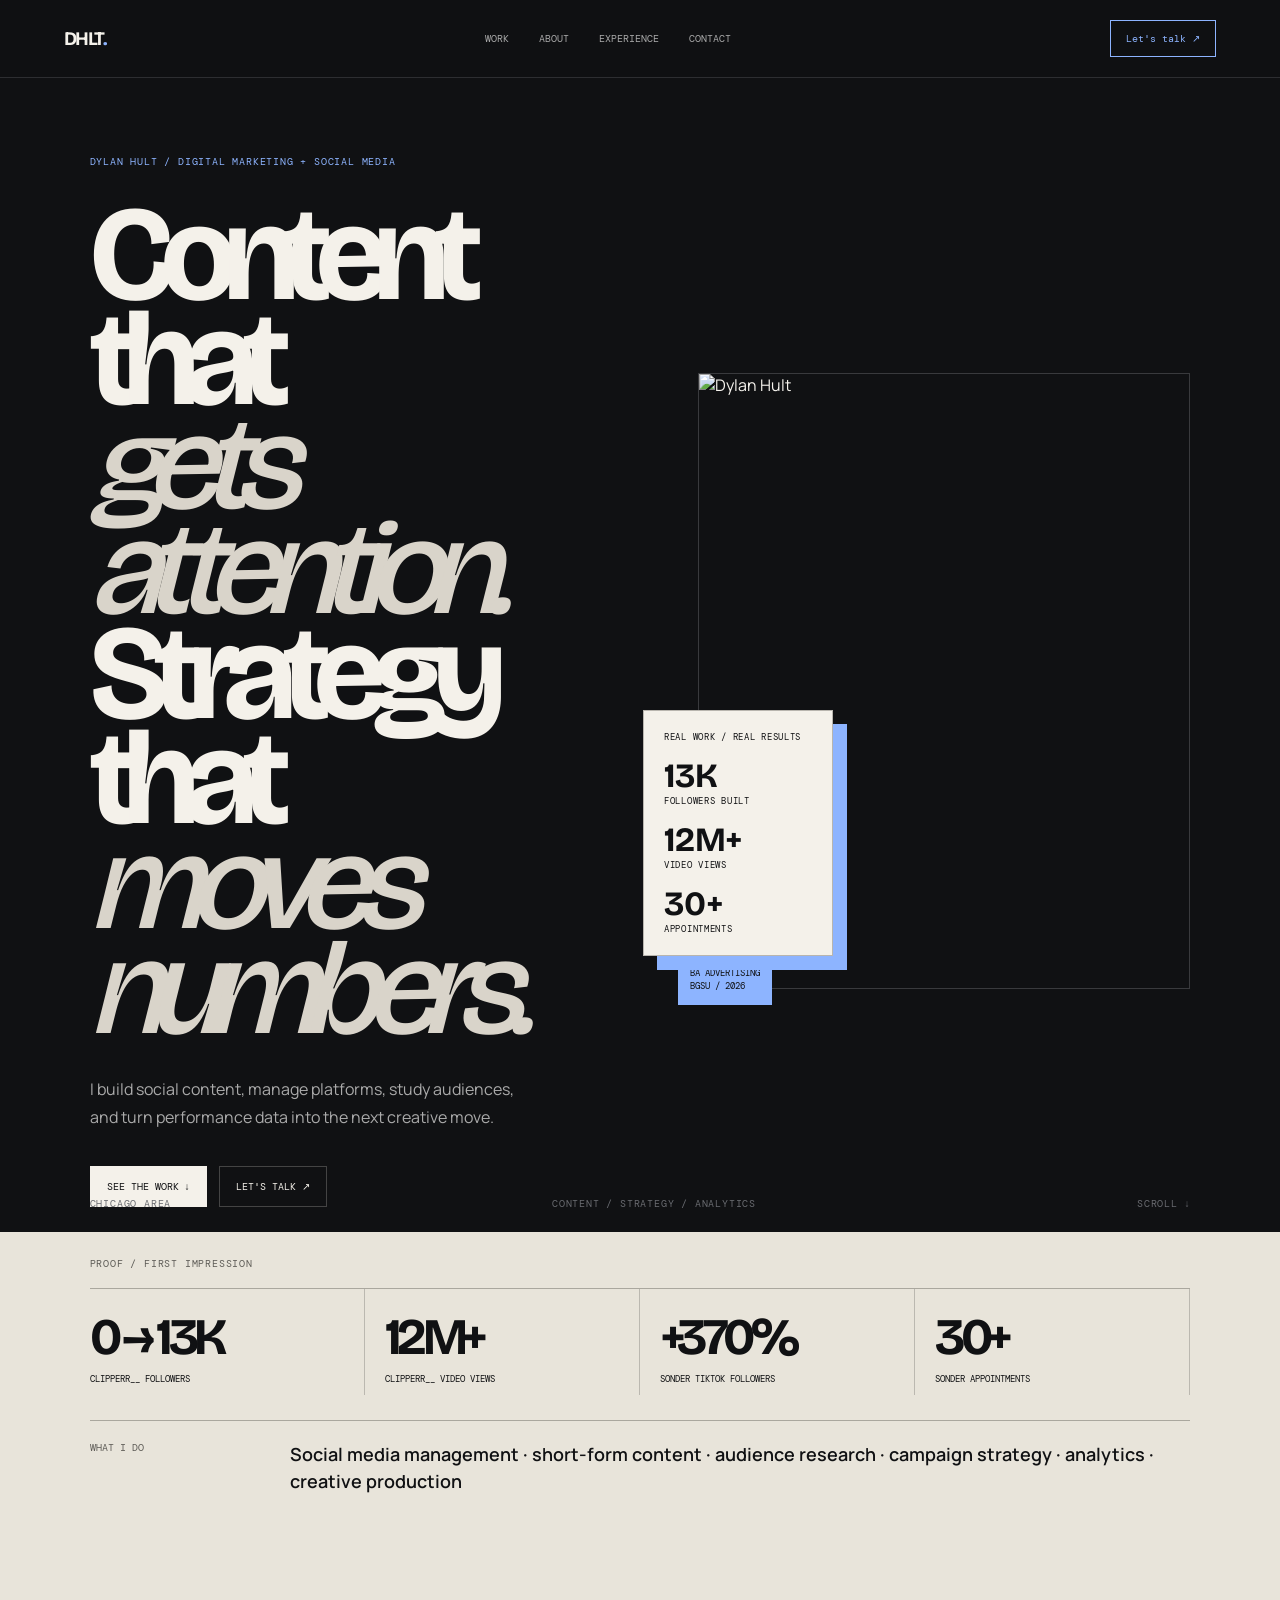
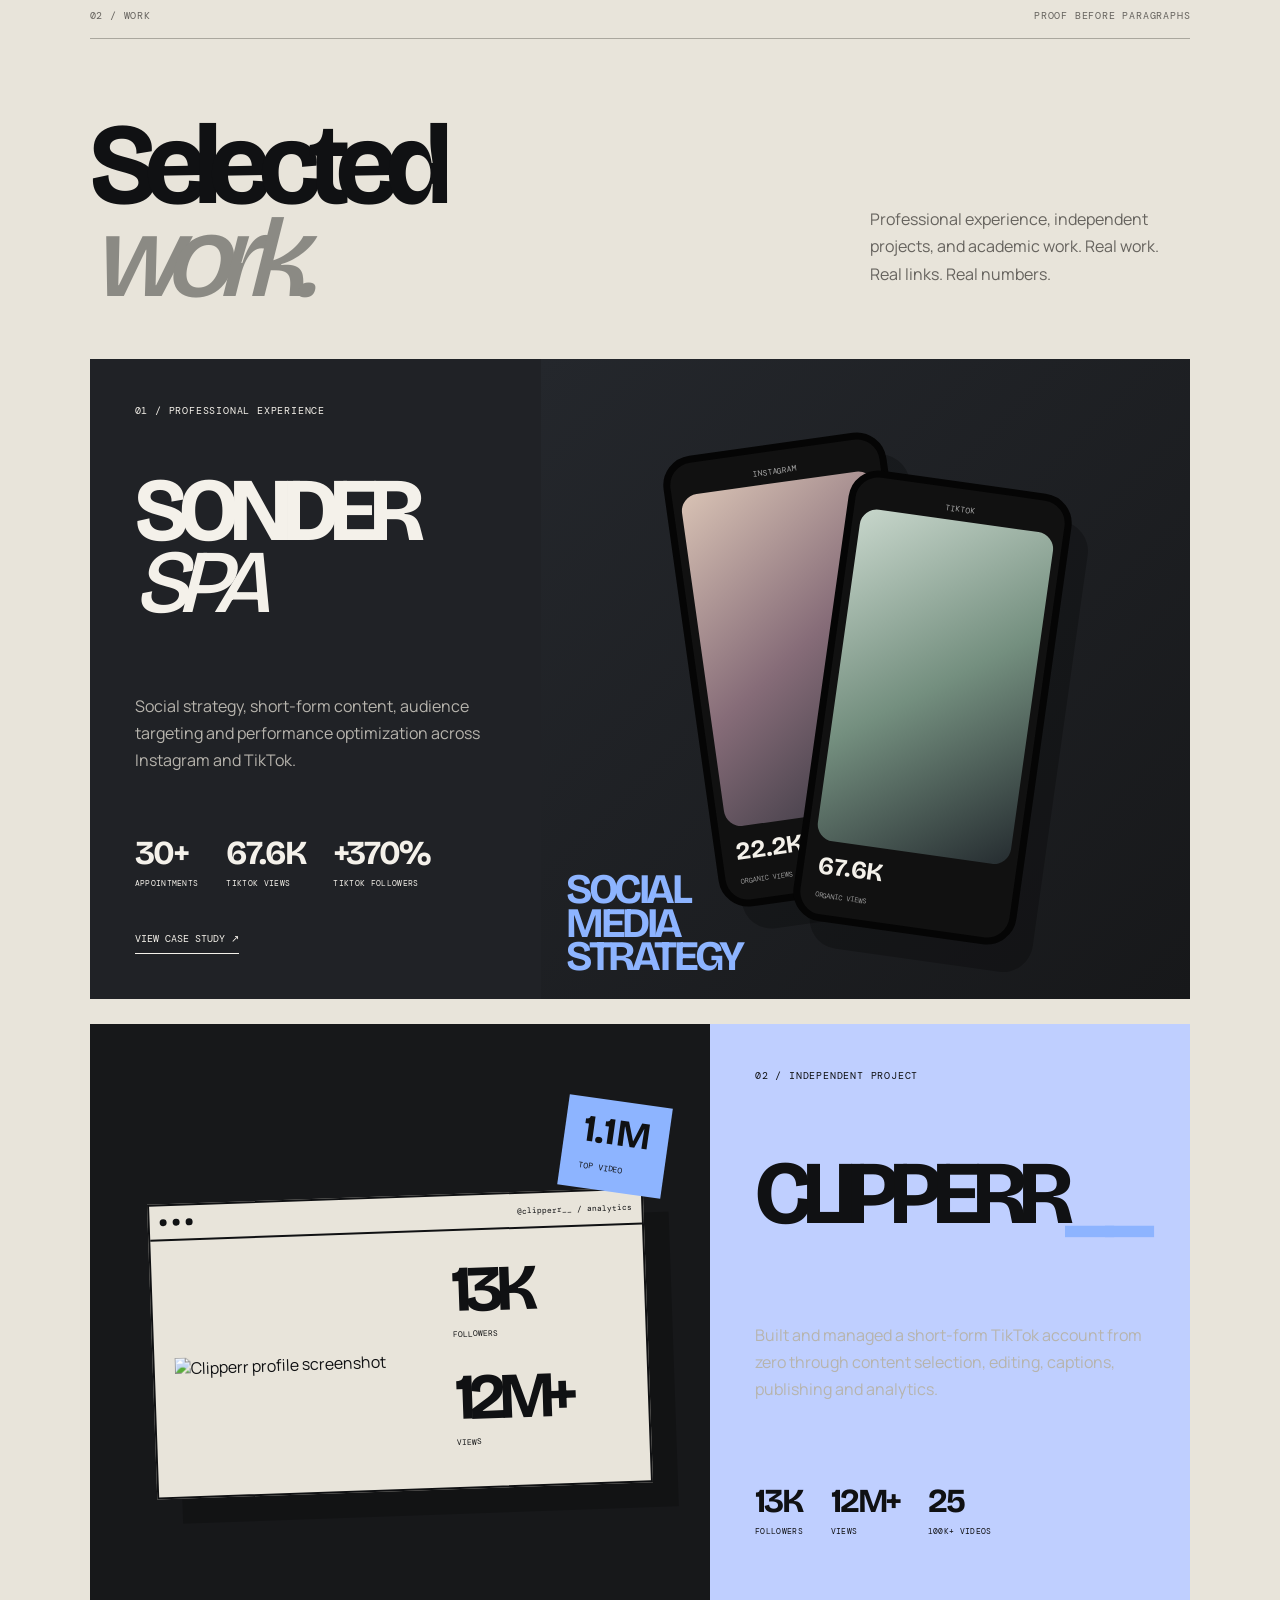
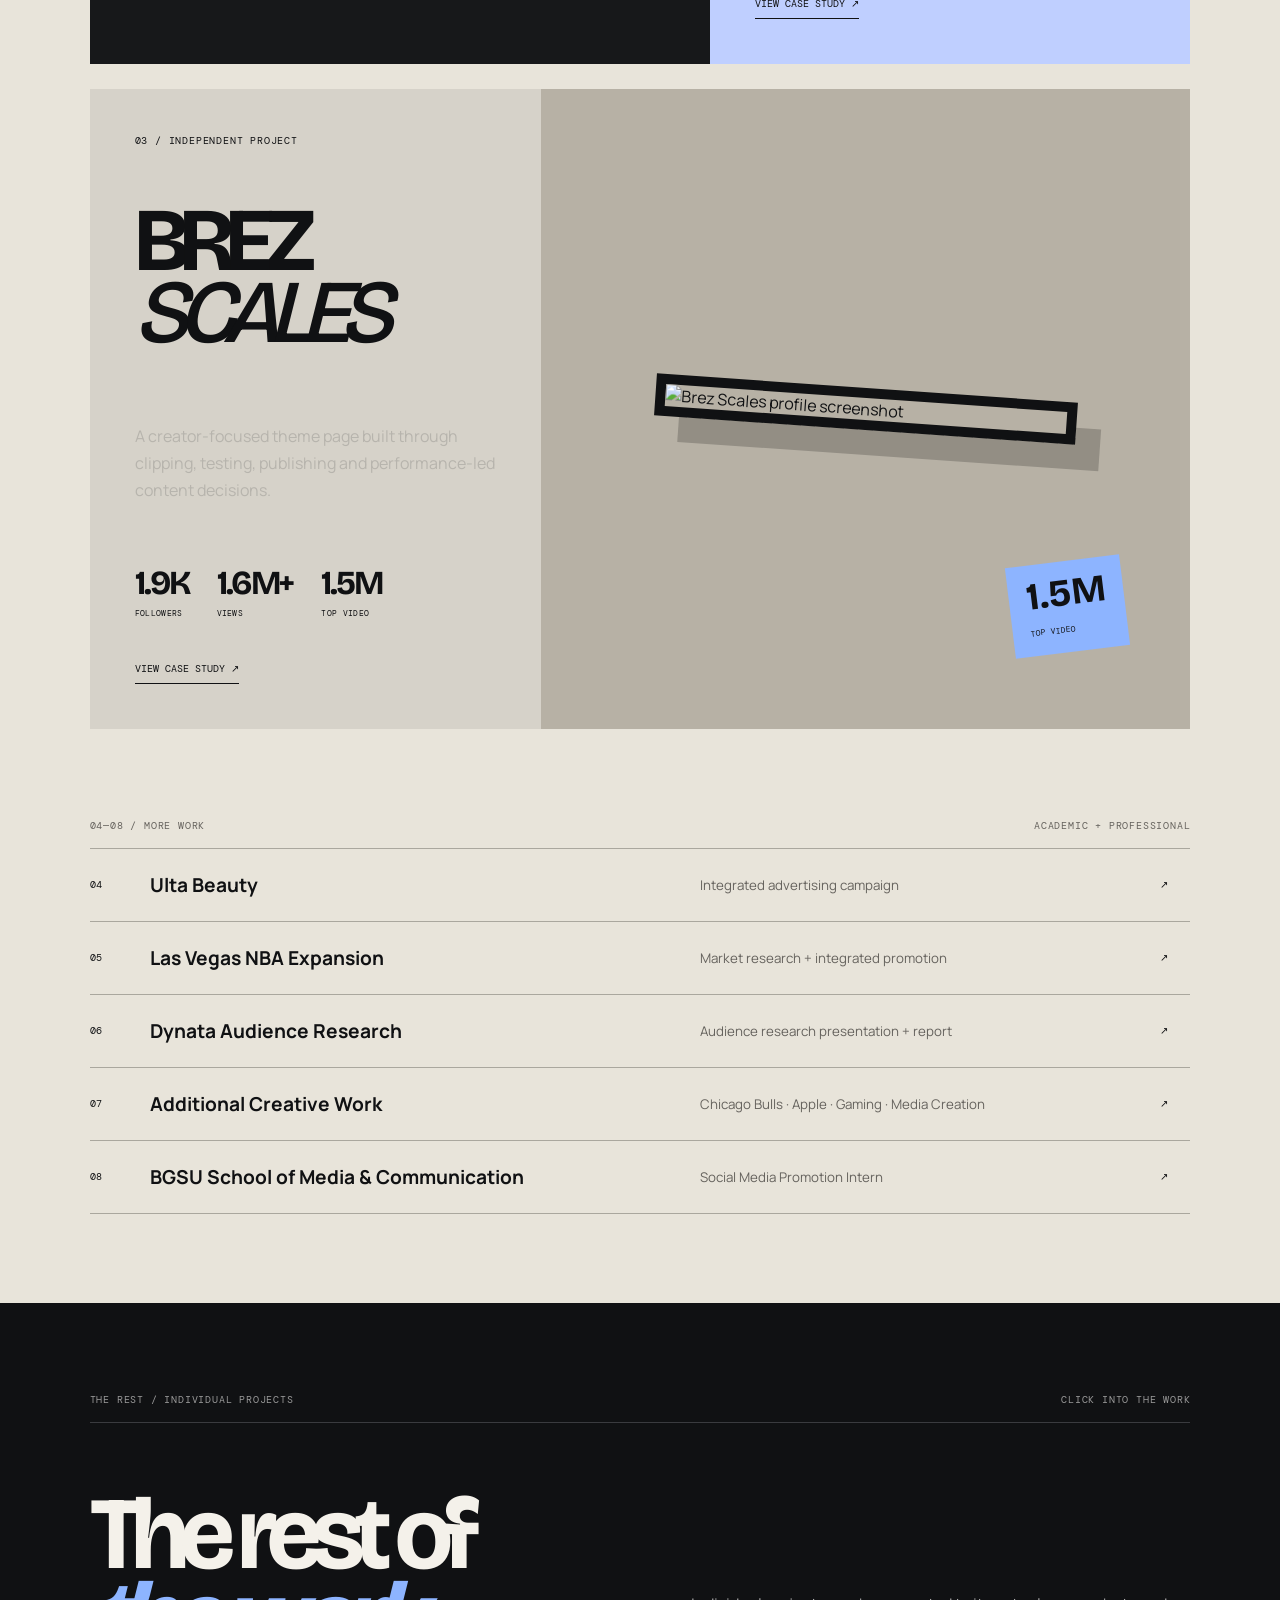
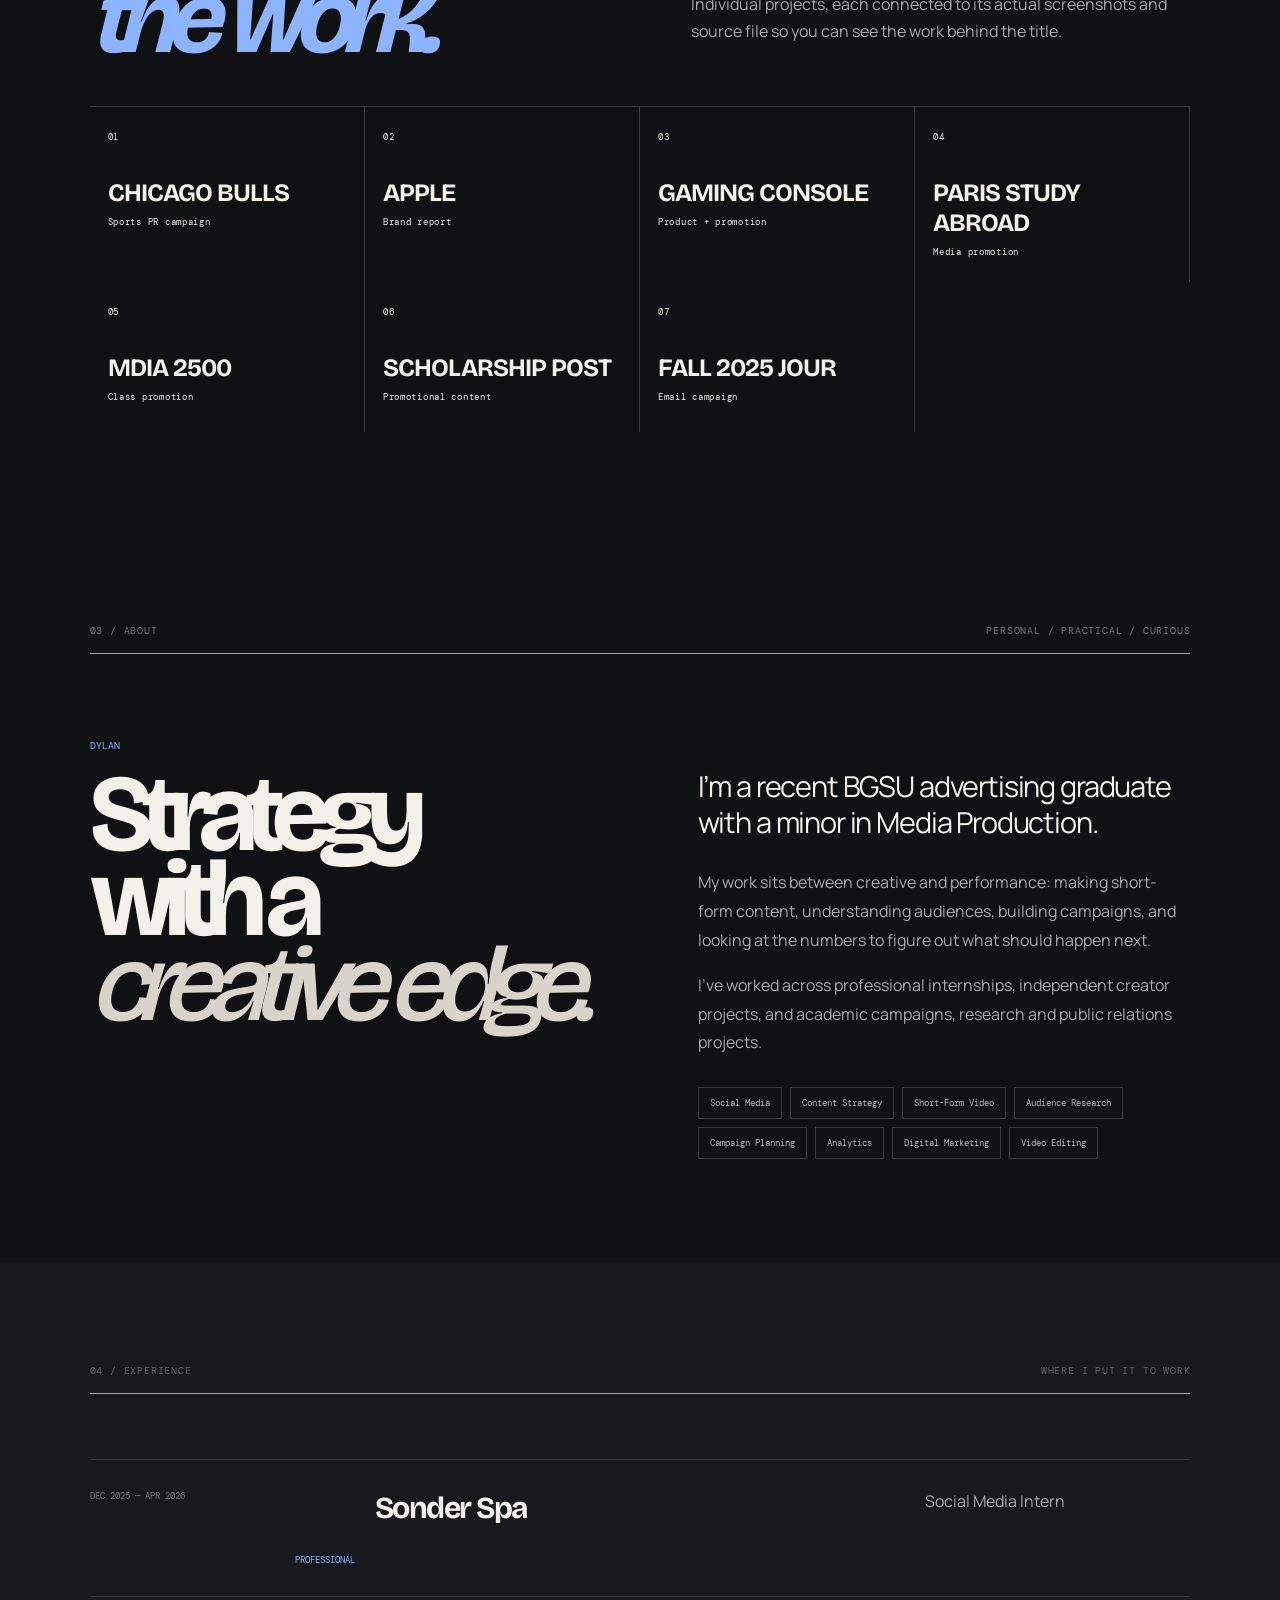
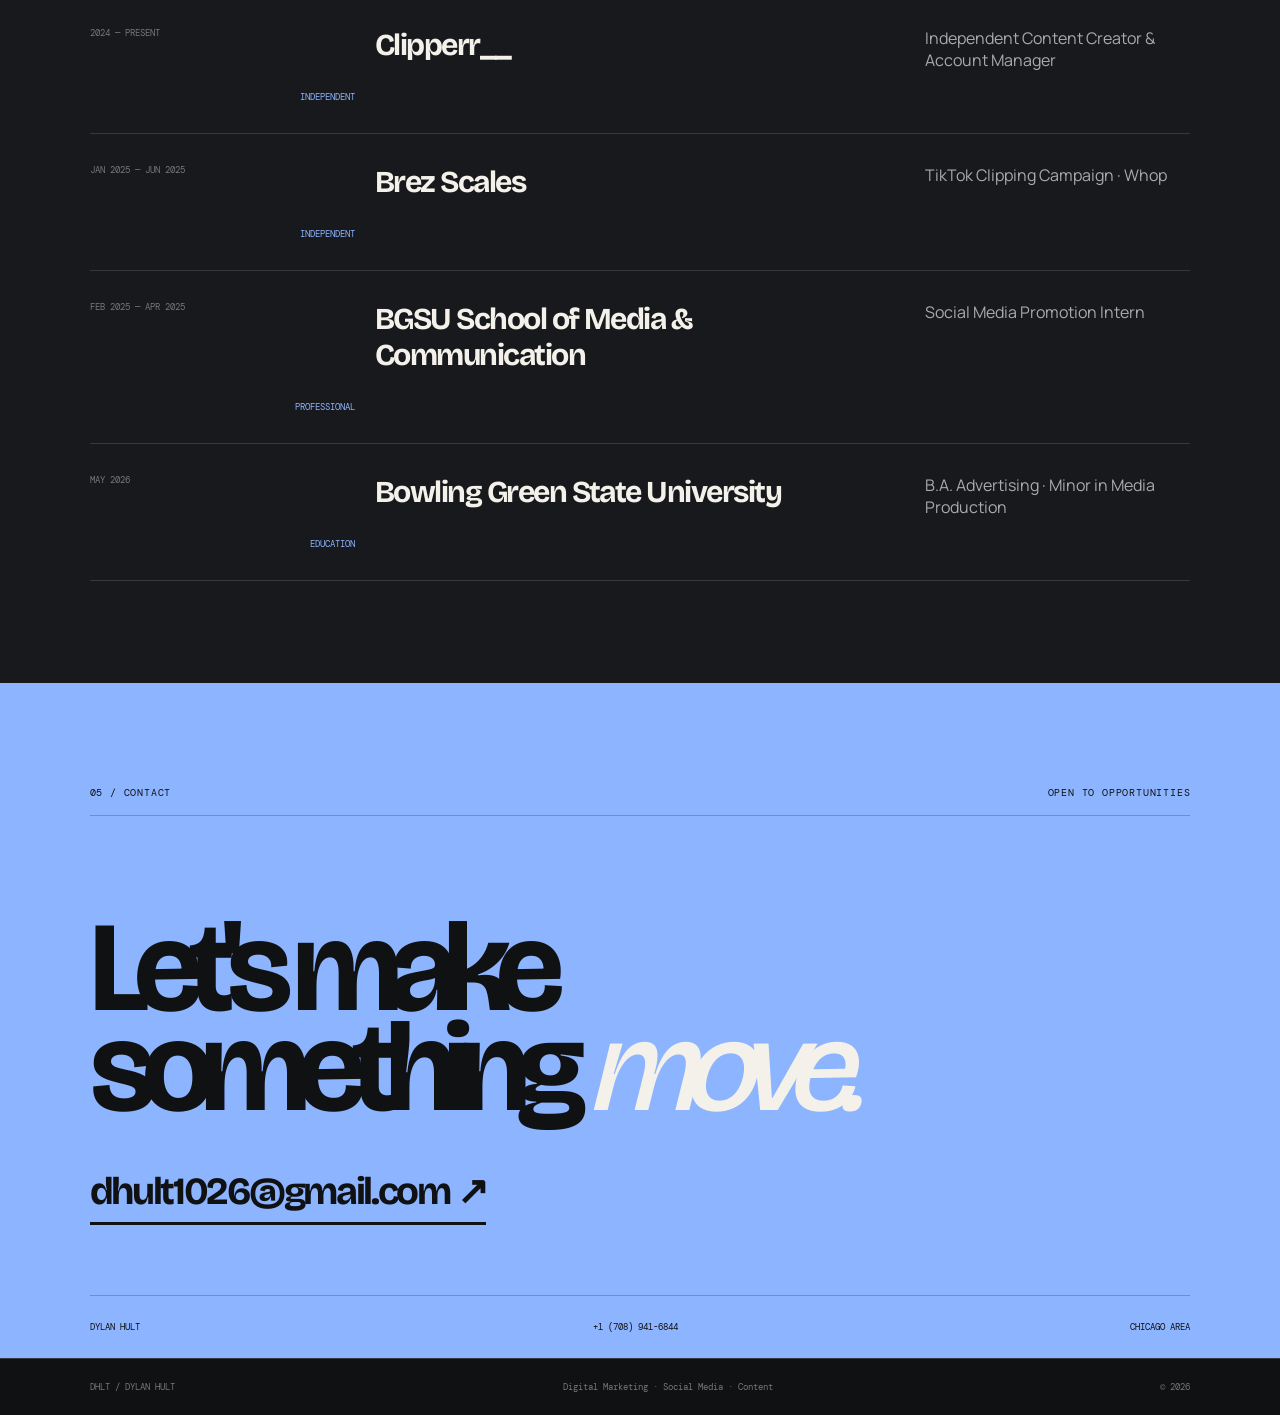
==== index.html @ 94fb0664 "Restore Brez Scales experience row" ====
<!doctype html>
<html lang="en"><head>
<meta charset="utf-8"><meta name="viewport" content="width=device-width,initial-scale=1">
<title>Dylan Hult — Digital Marketing & Social Media</title>
<link rel="preconnect" href="https://fonts.googleapis.com"><link rel="preconnect" href="https://fonts.gstatic.com" crossorigin>
<link href="https://fonts.googleapis.com/css2?family=Bricolage+Grotesque:opsz,wght@12..96,500;12..96,700&family=DM+Mono:wght@400;500&family=Manrope:wght@400;500;600;700&display=swap" rel="stylesheet">
<link rel="stylesheet" href="styles.css">
</head><body>
<header><a class="logo" href="#home">DHLT<span>.</span></a><nav><a href="#work">Work</a><a href="#about">About</a><a href="#experience">Experience</a><a href="#contact">Contact</a></nav><a class="header-cta" href="#contact">Let's talk ↗</a></header>

<section id="home" class="hero">
  <div class="hero-copy">
    <div class="micro">DYLAN HULT / DIGITAL MARKETING + SOCIAL MEDIA</div>
    <h1>Content that<br><em>gets attention.</em><br>Strategy that<br><em>moves numbers.</em></h1>
    <p>I build social content, manage platforms, study audiences, and turn performance data into the next creative move.</p>
    <div class="hero-actions"><a href="#work">See the work ↓</a><a href="#contact">Let's talk ↗</a></div>
  </div>
  <div class="hero-visual">
    <div class="portrait"><img src="https://static.wixstatic.com/media/a8d4fc_c5d43194b3a64fb4aefef69a65ecbd87~mv2.jpg/v1/crop/x_0%2Cy_68%2Cw_1080%2Ch_1080/fill/w_900%2Ch_900%2Cal_c%2Cq_85%2Cusm_0.66_1.00_0.01%2Cenc_avif%2Cquality_auto/IMG_5948_edited_edited_edited_edited.jpg" alt="Dylan Hult"><div class="portrait-tag">BA ADVERTISING<br>BGSU / 2026</div></div>
    <div class="floating-proof"><span>REAL WORK / REAL RESULTS</span><b>13K</b><small>FOLLOWERS BUILT</small><b>12M+</b><small>VIDEO VIEWS</small><b>30+</b><small>APPOINTMENTS</small></div>
  </div>
  <div class="hero-foot"><span>CHICAGO AREA</span><span>CONTENT / STRATEGY / ANALYTICS</span><span>SCROLL ↓</span></div>
</section>
<section class="track">
<div class="track-label">PROOF / FIRST IMPRESSION</div>
<div class="track-grid">
<div><b>0 → 13K</b><span>CLIPPERR__ FOLLOWERS</span></div>
<div><b>12M+</b><span>CLIPPERR__ VIDEO VIEWS</span></div>
<div><b>+370%</b><span>SONDER TIKTOK FOLLOWERS</span></div>
<div><b>30+</b><span>SONDER APPOINTMENTS</span></div>
</div>
<div class="proof-note"><span>WHAT I DO</span><strong>Social media management · short-form content · audience research · campaign strategy · analytics · creative production</strong></div>
</section>
<section id="work" class="work">
<div class="section-line"><span>02 / WORK</span><span>PROOF BEFORE PARAGRAPHS</span></div>
<div class="work-head"><h2>Selected<br><em>work.</em></h2><p>Professional experience, independent projects, and academic work. Real work. Real links. Real numbers.</p></div>

<article class="hero-project sonder"><div class="project-text"><span>01 / PROFESSIONAL EXPERIENCE</span><h3>SONDER<br><em>SPA</em></h3><p>Social strategy, short-form content, audience targeting and performance optimization across Instagram and TikTok.</p><div class="stats"><b>30+<small>APPOINTMENTS</small></b><b>67.6K<small>TIKTOK VIEWS</small></b><b>+370%<small>TIKTOK FOLLOWERS</small></b></div><a href="#sonder">View case study ↗</a></div>
<div class="visual sonder-visual"><div class="phone p1"><div class="phone-top">INSTAGRAM</div><div class="screen s1"></div><strong>22.2K</strong><small>ORGANIC VIEWS</small></div><div class="phone p2"><div class="phone-top">TIKTOK</div><div class="screen s2"></div><strong>67.6K</strong><small>ORGANIC VIEWS</small></div><div class="visual-note">SOCIAL<br>MEDIA<br>STRATEGY</div></div></article>

<article class="hero-project clip"><div class="visual clip-visual"><div class="browser"><div class="browser-top"><i></i><i></i><i></i><span>@clipperr__ / analytics</span></div><div class="browser-body"><img src="https://static.wixstatic.com/media/a8d4fc_8805c52f32e34c5e98c82333b7232be0~mv2.png/v1/fill/w_600%2Ch_260%2Cal_c%2Cq_85%2Cusm_0.66_1.00_0.01%2Cenc_avif%2Cquality_auto/Screen%20Shot%202026-09-03%20at%205_19_58%20PM.png" alt="Clipperr profile screenshot"><div><b>13K</b><small>FOLLOWERS</small><b>12M+</b><small>VIEWS</small></div></div></div><div class="clip-sticker">1.1M<br><small>TOP VIDEO</small></div></div><div class="project-text"><span>02 / INDEPENDENT PROJECT</span><h3>CLIPPERR<span>__</span></h3><p>Built and managed a short-form TikTok account from zero through content selection, editing, captions, publishing and analytics.</p><div class="stats"><b>13K<small>FOLLOWERS</small></b><b>12M+<small>VIEWS</small></b><b>25<small>100K+ VIDEOS</small></b></div><a href="#clipper">View case study ↗</a></div></article>

<article class="hero-project brez"><div class="project-text"><span>03 / INDEPENDENT PROJECT</span><h3>BREZ<br><em>SCALES</em></h3><p>A creator-focused theme page built through clipping, testing, publishing and performance-led content decisions.</p><div class="stats"><b>1.9K<small>FOLLOWERS</small></b><b>1.6M+<small>VIEWS</small></b><b>1.5M<small>TOP VIDEO</small></b></div><a href="#brez">View case study ↗</a></div><div class="visual brez-visual"><img src="https://static.wixstatic.com/media/a8d4fc_64622672dd5a46d2a50dd41299d82f48~mv2.png/v1/fill/w_600%2Ch_284%2Cal_c%2Cq_85%2Cusm_0.66_1.00_0.01%2Cenc_avif%2Cquality_auto/Screen%20Shot%202026-08-01%20at%202_48_19%20AM.png" alt="Brez Scales profile screenshot"><div class="brez-sticker">1.5M<br><small>TOP VIDEO</small></div></div></article>

<div class="more">
<div class="section-line"><span>04—08 / MORE WORK</span><span>ACADEMIC + PROFESSIONAL</span></div>
<a href="#ulta"><span>04</span><b>Ulta Beauty</b><small>Integrated advertising campaign</small><i>↗</i></a>
<a href="#nba"><span>05</span><b>Las Vegas NBA Expansion</b><small>Market research + integrated promotion</small><i>↗</i></a>
<a href="#research"><span>06</span><b>Dynata Audience Research</b><small>Audience research presentation + report</small><i>↗</i></a>
<a href="#other"><span>07</span><b>Additional Creative Work</b><small>Chicago Bulls · Apple · Gaming · Media Creation</small><i>↗</i></a>
<a href="#bgsu"><span>08</span><b>BGSU School of Media & Communication</b><small>Social Media Promotion Intern</small><i>↗</i></a>
</div>
</section>

<section class="academic-preview">
<div class="section-line"><span>THE REST / INDIVIDUAL PROJECTS</span><span>CLICK INTO THE WORK</span></div>
<div class="academic-intro"><h2>The rest of<br><em>the work.</em></h2><p>Individual projects, each connected to its actual screenshots and source file so you can see the work behind the title.</p></div>
<div class="academic-strip">
<a href="#bulls"><span>01</span><b>CHICAGO BULLS</b><small>Sports PR campaign</small></a>
<a href="#apple"><span>02</span><b>APPLE</b><small>Brand report</small></a>
<a href="#gaming"><span>03</span><b>GAMING CONSOLE</b><small>Product + promotion</small></a>
<a href="#paris"><span>04</span><b>PARIS STUDY ABROAD</b><small>Media promotion</small></a>
<a href="#mdia"><span>05</span><b>MDIA 2500</b><small>Class promotion</small></a>
<a href="#scholarship"><span>06</span><b>SCHOLARSHIP POST</b><small>Promotional content</small></a>
<a href="#jour"><span>07</span><b>FALL 2025 JOUR</b><small>Email campaign</small></a>
</div>
</section>

<section id="about" class="about"><div class="section-line"><span>03 / ABOUT</span><span>PERSONAL / PRACTICAL / CURIOUS</span></div><div class="about-grid"><div><div class="about-word">DYLAN</div><h2>Strategy<br>with a<br><em>creative edge.</em></h2></div><div class="about-copy"><p class="lead">I’m a recent BGSU advertising graduate with a minor in Media Production.</p><p>My work sits between creative and performance: making short-form content, understanding audiences, building campaigns, and looking at the numbers to figure out what should happen next.</p><p>I’ve worked across professional internships, independent creator projects, and academic campaigns, research and public relations projects.</p><div class="skills"><span>Social Media</span><span>Content Strategy</span><span>Short-Form Video</span><span>Audience Research</span><span>Campaign Planning</span><span>Analytics</span><span>Digital Marketing</span><span>Video Editing</span></div></div></div></section>

<section id="experience" class="experience"><div class="section-line"><span>04 / EXPERIENCE</span><span>WHERE I PUT IT TO WORK</span></div><div class="jobs">
<div><small>DEC 2025 — APR 2026</small><h3>Sonder Spa</h3><p>Social Media Intern</p><b>PROFESSIONAL</b></div>
<div><small>2024 — PRESENT</small><h3>Clipperr__</h3><p>Independent Content Creator & Account Manager</p><b>INDEPENDENT</b></div>
<div><small>JAN 2025 — JUN 2025</small><h3>Brez Scales</h3><p>TikTok Clipping Campaign · Whop</p><b>INDEPENDENT</b></div>
<div><small>FEB 2025 — APR 2025</small><h3>BGSU School of Media & Communication</h3><p>Social Media Promotion Intern</p><b>PROFESSIONAL</b></div>
<div><small>MAY 2026</small><h3>Bowling Green State University</h3><p>B.A. Advertising · Minor in Media Production</p><b>EDUCATION</b></div></div></section>

<section id="contact" class="contact"><div class="section-line"><span>05 / CONTACT</span><span>OPEN TO OPPORTUNITIES</span></div><h2>Let's make<br>something <em>move.</em></h2><a class="email" href="mailto:dhult1026@gmail.com">dhult1026@gmail.com ↗</a><div class="contact-foot"><span>DYLAN HULT</span><span>+1 (708) 941-6844</span><span>CHICAGO AREA</span></div></section>

<!-- Case studies -->
<section id="sonder" class="overlay"><div class="overlay-inner"><a href="#work" class="close">CLOSE ×</a><span>PROFESSIONAL EXPERIENCE / SONDER SPA</span><h2>Sonder <em>Spa.</em></h2><div class="case-metrics"><b>30+<small>appointments</small></b><b>67.6K<small>TikTok views</small></b><b>5.8K<small>TikTok interactions</small></b><b>22.2K<small>Instagram views</small></b></div><div class="case-copy"><p>Managed Instagram and TikTok, posted four times per week on each platform, created and edited content, engaged with the audience, and adjusted strategy based on performance.</p><h4>TOP TIKTOK POSTS</h4><a class="media-link" href="https://www.tiktok.com/@sonderspa419/video/7617990971426606350?is_from_webapp=1&sender_device=pc" target="_blank" rel="noopener"><span>Post 1</span><b>8.1K views</b><i>↗</i></a><a class="media-link" href="https://www.tiktok.com/@sonderspa419/video/7630527845281828126?is_from_webapp=1&sender_device=pc" target="_blank" rel="noopener"><span>Post 2</span><b>7.7K views</b><i>↗</i></a><a class="media-link" href="https://www.tiktok.com/@sonderspa419/video/7617608968415841550?is_from_webapp=1&sender_device=pc" target="_blank" rel="noopener"><span>Post 3</span><b>5.2K views</b><i>↗</i></a><h4>TOP INSTAGRAM REELS</h4><a class="media-link" href="https://www.instagram.com/reel/DSYazjBkfco/?utm_source=ig_web_copy_link&igsh=MzRlODBiNWFlZA==" target="_blank" rel="noopener"><span>Post 1</span><b>1.3K views</b><i>↗</i></a><a class="media-link" href="https://www.instagram.com/reel/DT_khJ8DOzm/?utm_source=ig_web_copy_link&igsh=MzRlODBiNWFlZA==" target="_blank" rel="noopener"><span>Post 2</span><b>1.0K views</b><i>↗</i></a><a class="media-link" href="https://www.instagram.com/reel/DV4N2pBERKd/?utm_source=ig_web_copy_link&igsh=MzRlODBiNWFlZA==" target="_blank" rel="noopener"><span>Post 3</span><b>827 views</b><i>↗</i></a><h4>PROJECT ASSETS</h4><div class="asset-note">The original Wix portfolio also contains the uploaded video files and screenshots for these posts. The public TikTok/Instagram links above are restored here; the private Wix-hosted video files themselves are not exposed in the public page source.</div></div></div></section>

<section id="clipper" class="overlay"><div class="overlay-inner"><a href="#work" class="close">CLOSE ×</a><span>INDEPENDENT PROJECT / @CLIPPERR__</span><h2>Clipperr<span>__</span></h2><div class="case-metrics"><b>13K<small>followers</small></b><b>12M+<small>views</small></b><b>1.1M+<small>likes</small></b><b>180<small>videos</small></b></div><img class="profile-shot" src="https://static.wixstatic.com/media/a8d4fc_8805c52f32e34c5e98c82333b7232be0~mv2.png/v1/fill/w_600%2Ch_260%2Cal_c%2Cq_85%2Cusm_0.66_1.00_0.01%2Cenc_avif%2Cquality_auto/Screen%20Shot%202026-09-03%20at%205_19_58%20PM.png" alt="Clipperr profile screenshot"><div class="case-copy"><p>Built and managed a personal TikTok account focused on high-engagement moments from streamers, YouTubers and online personalities. Responsible for selection, editing, captions, publishing, analytics and growth strategy.</p><h4>500K+ VIEW VIDEOS</h4><a class="media-link" href="https://www.tiktok.com/@clipperr__/video/7449603748294429983?is_from_webapp=1&sender_device=pc" target="_blank" rel="noopener"><span>Top video</span><b>1.1M views</b><i>↗</i></a><a class="media-link" href="https://www.tiktok.com/@clipperr__/video/7490650649873501470?is_from_webapp=1&sender_device=pc" target="_blank" rel="noopener"><span>Video 2</span><b>685K views</b><i>↗</i></a><a class="media-link" href="https://www.tiktok.com/@clipperr__/video/7491158155125132574?is_from_webapp=1&sender_device=pc" target="_blank" rel="noopener"><span>Video 3</span><b>518K views</b><i>↗</i></a><a class="media-link" href="https://www.tiktok.com/@clipperr__/video/7450616020676480286?is_from_webapp=1&sender_device=pc" target="_blank" rel="noopener"><span>Video 4</span><b>670K views</b><i>↗</i></a><a class="media-link" href="https://www.tiktok.com/@clipperr__/video/7495531525618945310?is_from_webapp=1&sender_device=pc" target="_blank" rel="noopener"><span>Video 5</span><b>925K views</b><i>↗</i></a><a class="media-link" href="https://www.tiktok.com/@clipperr__/video/7545289944521116941?is_from_webapp=1&sender_device=pc" target="_blank" rel="noopener"><span>Video 6</span><b>562K views</b><i>↗</i></a><a class="media-link" href="https://www.tiktok.com/@clipperr__/video/7659852241901194526?is_from_webapp=1&sender_device=pc" target="_blank" rel="noopener"><span>Video 7</span><b>546K views</b><i>↗</i></a><a class="media-link" href="https://www.tiktok.com/@clipperr__/video/7583607354382355743?is_from_webapp=1&sender_device=pc" target="_blank" rel="noopener"><span>Video 8</span><b>831.6K views</b><i>↗</i></a><a class="media-link" href="https://www.tiktok.com/@clipperr__/video/7660235512908762399?is_from_webapp=1&sender_device=pc" target="_blank" rel="noopener"><span>Video 9</span><b>530K views</b><i>↗</i></a><h4>PROFILE / PERFORMANCE</h4><p>25 videos exceeded 100K views and 9 exceeded 500K views. The top video reached 1.1M views. The account also qualified for and joined TikTok's Creator Rewards Program.</p></div></div></section>

<section id="brez" class="overlay"><div class="overlay-inner"><a href="#work" class="close">CLOSE ×</a><span>INDEPENDENT PROJECT / @BREZ.SCALES.CLIPS</span><h2>Brez <em>Scales.</em></h2><div class="case-metrics"><b>1.9K<small>followers</small></b><b>1.6M+<small>views</small></b><b>106.3K<small>likes</small></b><b>1.5M<small>top video</small></b></div><img class="profile-shot" src="https://static.wixstatic.com/media/a8d4fc_64622672dd5a46d2a50dd41299d82f48~mv2.png/v1/fill/w_600%2Ch_284%2Cal_c%2Cq_85%2Cusm_0.66_1.00_0.01%2Cenc_avif%2Cquality_auto/Screen%20Shot%202026-08-01%20at%202_48_19%20AM.png" alt="Brez Scales profile screenshot"><div class="case-copy"><p>Created and managed a TikTok theme page through content selection, editing, captions, posting, analytics and growth strategy as part of a Whop clipping campaign.</p><h4>TOP 5 PERFORMING VIDEOS</h4><a class="media-link" href="https://www.tiktok.com/@brez.scales.clips/video/7495488430680411422?is_from_webapp=1&sender_device=pc" target="_blank" rel="noopener"><span>Top 1</span><b>1.5M views</b><i>↗</i></a><a class="media-link" href="https://www.tiktok.com/@brez.scales.clips/video/7490641911099804958?is_from_webapp=1&sender_device=pc" target="_blank" rel="noopener"><span>Top 2</span><b>28.9K views</b><i>↗</i></a><a class="media-link" href="https://www.tiktok.com/@brez.scales.clips/video/7492518930649468190?is_from_webapp=1&sender_device=pc" target="_blank" rel="noopener"><span>Top 3</span><b>12.5K views</b><i>↗</i></a><a class="media-link" href="https://www.tiktok.com/@brez.scales.clips/video/7495129016614145310?is_from_webapp=1&sender_device=pc" target="_blank" rel="noopener"><span>Top 4</span><b>12.1K views</b><i>↗</i></a><a class="media-link" href="https://www.tiktok.com/@brez.scales.clips/video/7497012088494165278?is_from_webapp=1&sender_device=pc" target="_blank" rel="noopener"><span>Top 5</span><b>11.6K views</b><i>↗</i></a><h4>WHAT THE DATA SHOWED</h4><p>Luxury lifestyle content consistently outperformed standard informational content, while talking-head videos generally underperformed due to lower retention and visual stimulation.</p></div></div></section>

<section id="ulta" class="overlay"><div class="overlay-inner"><a href="#work" class="close">CLOSE ×</a><span>ACADEMIC PROJECT / ADV 4800</span><h2>Ulta <em>Beauty.</em></h2><div class="case-copy"><p>Served as research lead on a four-person team to develop an integrated advertising campaign for Ulta Beauty, using SWOT analysis, focus group findings, audience insights, campaign strategy and media recommendations.</p><a class="doc" href="https://20f88086-2a6a-4877-9c65-7aefd2e671eb.filesusr.com/ugd/a8d4fc_49110786ab7e4c1aa96719b8f3878545.pdf" target="_blank">View campaign PDF ↗</a><div class="gallery"><img src="https://static.wixstatic.com/media/a8d4fc_7a971047d9504792b65258c1c1a85ce6~mv2.png/v1/fill/w_980%2Ch_558%2Cal_c%2Cq_90%2Cusm_0.66_1.00_0.01%2Cenc_avif%2Cquality_auto/a8d4fc_7a971047d9504792b65258c1c1a85ce6~mv2.png"><img src="https://static.wixstatic.com/media/a8d4fc_3ea3c997129e48d2906882a8eee741ff~mv2.png/v1/fill/w_980%2Ch_550%2Cal_c%2Cq_90%2Cusm_0.66_1.00_0.01%2Cenc_avif%2Cquality_auto/a8d4fc_3ea3c997129e48d2906882a8eee741ff~mv2.png"><img src="https://static.wixstatic.com/media/a8d4fc_da08db9a6b32476ca487d56f6e2a4783~mv2.png/v1/fill/w_980%2Ch_550%2Cal_c%2Cq_90%2Cusm_0.66_1.00_0.01%2Cenc_avif%2Cquality_auto/a8d4fc_da08db9a6b32476ca487d56f6e2a4783~mv2.png"><img src="https://static.wixstatic.com/media/a8d4fc_a1ca8ce8cf1446999d7e1089d32c2fea~mv2.png/v1/fill/w_980%2Ch_552%2Cal_c%2Cq_90%2Cusm_0.66_1.00_0.01%2Cenc_avif%2Cquality_auto/a8d4fc_a1ca8ce8cf1446999d7e1089d32c2fea~mv2.png"></div></div></div></section>

<section id="nba" class="overlay"><div class="overlay-inner"><a href="#work" class="close">CLOSE ×</a><span>ACADEMIC PROJECT / ADV 3800</span><h2>Las Vegas NBA <em>Expansion.</em></h2><div class="case-copy"><p>Conducted market research and developed an integrated promotional campaign to support launching an NBA expansion team in Las Vegas, including demographic analysis, SWOT evaluation, email marketing, social media planning, creative development and fan recruitment tactics.</p><div class="doc-row"><a class="doc" href="https://20f88086-2a6a-4877-9c65-7aefd2e671eb.filesusr.com/ugd/a8d4fc_ce0debf5ab194cb69700211d06bda4ea.pdf" target="_blank">View presentation ↗</a><a class="doc" href="https://20f88086-2a6a-4877-9c65-7aefd2e671eb.filesusr.com/ugd/a8d4fc_fcf519085660404dabe0bd6b5c4fcc0d.pdf" target="_blank">View document ↗</a></div><div class="gallery"><img src="https://static.wixstatic.com/media/a8d4fc_48b35df82ec143808d5f6e8b7625e2b3~mv2.png/v1/fill/w_889%2Ch_1284%2Cal_c%2Cq_90%2Cenc_avif%2Cquality_auto/a8d4fc_48b35df82ec143808d5f6e8b7625e2b3~mv2.png"><img src="https://static.wixstatic.com/media/a8d4fc_21a55a512c4d4b488a4f7ec1e698616b~mv2.png/v1/fill/w_980%2Ch_925%2Cal_c%2Cq_90%2Cusm_0.66_1.00_0.01%2Cenc_avif%2Cquality_auto/a8d4fc_21a55a512c4d4b488a4f7ec1e698616b~mv2.png"><img src="https://static.wixstatic.com/media/a8d4fc_6e6354a2bcdb4109bdd8277de0860121~mv2.png/v1/fill/w_980%2Ch_988%2Cal_c%2Cq_90%2Cusm_0.66_1.00_0.01%2Cenc_avif%2Cquality_auto/a8d4fc_6e6354a2bcdb4109bdd8277de0860121~mv2.png"><img src="https://static.wixstatic.com/media/a8d4fc_d538aed850a24aa19adfd47bd521e370~mv2.png/v1/fill/w_980%2Ch_1012%2Cal_c%2Cq_90%2Cusm_0.66_1.00_0.01%2Cenc_avif%2Cquality_auto/a8d4fc_d538aed850a24aa19adfd47bd521e370~mv2.png"></div></div></div></section>

<section id="research" class="overlay"><div class="overlay-inner"><a href="#work" class="close">CLOSE ×</a><span>ACADEMIC PROJECT / MDIA 4610</span><h2>Dynata <em>Audience Research.</em></h2><div class="case-copy"><p>Conducted independent market and audience research on Dynata, analyzing company positioning, business strategy, audience intelligence capabilities, industry trends and career opportunities, then communicated findings through a professional report and presentation.</p><div class="doc-row"><a class="doc" href="https://20f88086-2a6a-4877-9c65-7aefd2e671eb.filesusr.com/ugd/a8d4fc_e5b1192d4cb94ffe8a1df68f0da39d17.pdf" target="_blank">View presentation ↗</a><a class="doc" href="https://20f88086-2a6a-4877-9c65-7aefd2e671eb.filesusr.com/ugd/a8d4fc_2e3fb38e27944dce93327f672187a810.pdf" target="_blank">View report ↗</a></div><div class="gallery"><img src="https://static.wixstatic.com/media/a8d4fc_293795d360b84fddbfcfeb1926874825~mv2.png/v1/fill/w_980%2Ch_547%2Cal_c%2Cq_90%2Cusm_0.66_1.00_0.01%2Cenc_avif%2Cquality_auto/a8d4fc_293795d360b84fddbfcfeb1926874825~mv2.png"><img src="https://static.wixstatic.com/media/a8d4fc_f91dafba517941338b3743d6a0e4f0cc~mv2.png/v1/fill/w_980%2Ch_548%2Cal_c%2Cq_90%2Cusm_0.66_1.00_0.01%2Cenc_avif%2Cquality_auto/a8d4fc_f91dafba517941338b3743d6a0e4f0cc~mv2.png"><img src="https://static.wixstatic.com/media/a8d4fc_c2eb607f74dc4c5ea05974c88474c33c~mv2.png/v1/fill/w_980%2Ch_551%2Cal_c%2Cq_90%2Cusm_0.66_1.00_0.01%2Cenc_avif%2Cquality_auto/a8d4fc_c2eb607f74dc4c5ea05974c33c~mv2.png"><img src="https://static.wixstatic.com/media/a8d4fc_8d3dc45572cc47b081b068fea1723388~mv2.png/v1/fill/w_980%2Ch_551%2Cal_c%2Cq_90%2Cusm_0.66_1.00_0.01%2Cenc_avif%2Cquality_auto/a8d4fc_8d3dc45572cc47b081b068fea1723388~mv2.png"></div></div></div></section>

<section id="bgsu" class="overlay"><div class="overlay-inner"><a href="#work" class="close">CLOSE ×</a><span>PROFESSIONAL EXPERIENCE / BGSU SMC</span><h2>BGSU School of <em>Media & Communication.</em></h2><div class="case-copy"><p><b>Social Media Promotion Intern · Feb 2025 — Apr 2025</b></p><p>Created promotional content across social media, email marketing, campus slides and digital communications supporting academic programs, events, scholarships and student achievements.</p><p>Worked with three student interns and a faculty supervisor, participated in weekly analytics/strategy meetings, and managed planning, drafting, revision and delivery of content.</p><img class="bgsu-shot" src="https://static.wixstatic.com/media/a8d4fc_146524c30319464aa391e2803bcbfb92~mv2.jpg/v1/fill/w_305%2Ch_306%2Cal_c%2Clg_1%2Cq_80%2Cenc_avif%2Cquality_auto/Screen%20Shot%202026-08-05%20at%2010_edited.jpg" alt="BGSU internship screenshot"><h4>WORK INCLUDED</h4><p>Course promotion · scholarship promotion · study-abroad promotion · student success stories · social posts · email campaigns · digital flyers · analytics-driven strategy</p></div></div></section>

<section id="other" class="overlay"><div class="overlay-inner"><a href="#work" class="close">CLOSE ×</a><span>ADDITIONAL CREATIVE WORK</span><h2>More <em>work.</em></h2><div class="other-grid"><a href="#bulls"><b>Chicago Bulls PR Campaign</b><span>PR 4420 · Sports Public Relations ↗</span></a><a href="#apple"><b>Apple Brand Report</b><span>ADV 3400 · Brand Storytelling ↗</span></a><a href="#gaming"><b>Gaming Console</b><span>VCT 1030 · Product + promotion ↗</span></a><a href="#paris"><b>Paris Study Abroad Promotion</b><span>Media creation ↗</span></a><a href="#mdia"><b>MDIA 2500 Class Promotion</b><span>Promotional content ↗</span></a><a href="#scholarship"><b>Scholarship Opportunity Post</b><span>Promotional content ↗</span></a><a href="#jour"><b>Fall 2025 JOUR Courses Email</b><span>Email marketing ↗</span></a></div></div></section>


<section id="bulls" class="overlay"><div class="overlay-inner"><a href="#other" class="close">CLOSE ×</a><span>ACADEMIC PROJECT / PR 4420</span><h2>Chicago Bulls <em>PR Campaign.</em></h2><div class="case-copy"><p>Developed a strategic PR campaign for the Chicago Bulls focused on youth drug-prevention, including situational analysis, multi-channel communication tactics, social media content and an event activation plan.</p><a class="doc" href="https://20f88086-2a6a-4877-9c65-7aefd2e671eb.filesusr.com/ugd/a8d4fc_f9d63ace2f574868826d18b6248bd386.pdf" target="_blank">View campaign PDF ↗</a><div class="gallery"><img src="https://static.wixstatic.com/media/a8d4fc_4546c7a851114f35a624ea57c5616730~mv2.png/v1/fill/w_805%2Ch_1171%2Cal_c%2Cq_90%2Cenc_avif%2Cquality_auto/a8d4fc_4546c7a851114f35a624ea57c5616730~mv2.png"><img src="https://static.wixstatic.com/media/a8d4fc_8372e5acea6b4be6868ac766db96045d~mv2.png/v1/fill/w_980%2Ch_954%2Cal_c%2Cq_90%2Cusm_0.66_1.00_0.01%2Cenc_avif%2Cquality_auto/a8d4fc_8372e5acea6b4be6868ac766db96045d~mv2.png"><img src="https://static.wixstatic.com/media/a8d4fc_f2e29bebd7124cd8a73c27b7dd87c111~mv2.png/v1/fill/w_980%2Ch_1081%2Cal_c%2Cq_90%2Cusm_0.66_1.00_0.01%2Cenc_avif%2Cquality_auto/a8d4fc_f2e29bebd7124cd8a73c27b7dd87c111~mv2.png"><img src="https://static.wixstatic.com/media/a8d4fc_df2bf87dbc724f5db82809f888ff87fb~mv2.png/v1/fill/w_913%2Ch_1192%2Cal_c%2Cq_90%2Cenc_avif%2Cquality_auto/a8d4fc_df2bf87dbc724f5db82809f888ff87fb~mv2.png"></div></div></div></section>
<section id="apple" class="overlay"><div class="overlay-inner"><a href="#other" class="close">CLOSE ×</a><span>ACADEMIC PROJECT / ADV 3400</span><h2>Apple <em>Brand Report.</em></h2><div class="case-copy"><p>Developed a comprehensive brand analysis of Apple Inc., covering brand identity, image, storytelling strategy, major campaigns, collaborations and cultural relevance.</p><a class="doc" href="https://20f88086-2a6a-4877-9c65-7aefd2e671eb.filesusr.com/ugd/a8d4fc_4c91552c3ec14452b5b5a604596a12a1.pdf" target="_blank">View presentation PDF ↗</a><div class="gallery"><img src="https://static.wixstatic.com/media/a8d4fc_c215593fb30b4cea8ee0d7d15f65d8f7~mv2.png/v1/fill/w_980%2Ch_547%2Cal_c%2Cq_90%2Cusm_0.66_1.00_0.01%2Cenc_avif%2Cquality_auto/a8d4fc_c215593fb30b4cea8ee0d7d15f65d8f7~mv2.png"><img src="https://static.wixstatic.com/media/a8d4fc_11d3b505cf7342578c08d3173b00e4b7~mv2.png/v1/fill/w_980%2Ch_546%2Cal_c%2Cq_90%2Cusm_0.66_1.00_0.01%2Cenc_avif%2Cquality_auto/a8d4fc_11d3b505cf7342578c08d3173b00e4b7~mv2.png"><img src="https://static.wixstatic.com/media/a8d4fc_e233c6e665824f29823ca976dd95b143~mv2.png/v1/fill/w_980%2Ch_551%2Cal_c%2Cq_90%2Cusm_0.66_1.00_0.01%2Cenc_avif%2Cquality_auto/a8d4fc_e233c6e665824f29823ca976dd95b143~mv2.png"><img src="https://static.wixstatic.com/media/a8d4fc_33e9084d4ada4444a523db0aeb82be12~mv2.png/v1/fill/w_980%2Ch_550%2Cal_c%2Cq_90%2Cusm_0.66_1.00_0.01%2Cenc_avif%2Cquality_auto/a8d4fc_33e9084d4ada4444a523db0aeb82be12~mv2.png"></div></div></div></section>
<section id="gaming" class="overlay"><div class="overlay-inner"><a href="#other" class="close">CLOSE ×</a><span>ACADEMIC PROJECT / VCT 1030</span><h2>Gaming <em>Console.</em></h2><div class="case-copy"><p>Designed and marketed a conceptual multi-platform gaming console, developing product branding, feature positioning, visual assets, promotional materials, pricing strategy and go-to-market messaging.</p><a class="doc" href="https://20f88086-2a6a-4877-9c65-7aefd2e671eb.filesusr.com/ugd/a8d4fc_75098fd0f7ee44b5b3605bd877720d5f.pdf" target="_blank">View presentation PDF ↗</a><div class="gallery"><img src="https://static.wixstatic.com/media/a8d4fc_0d48c7e072694abba021ed10f74085f7~mv2.png/v1/fill/w_980%2Ch_550%2Cal_c%2Cq_90%2Cusm_0.66_1.00_0.01%2Cenc_avif%2Cquality_auto/a8d4fc_0d48c7e072694abba021ed10f74085f7~mv2.png"><img src="https://static.wixstatic.com/media/a8d4fc_bd8caecc85124e22a176fd4a04f8bf34~mv2.png/v1/fill/w_980%2Ch_544%2Cal_c%2Cq_90%2Cusm_0.66_1.00_0.01%2Cenc_avif%2Cquality_auto/a8d4fc_bd8caecc85124e22a176fd4a04f8bf34~mv2.png"><img src="https://static.wixstatic.com/media/a8d4fc_8f998961e9354b94865f204eb53afdff~mv2.png/v1/fill/w_980%2Ch_548%2Cal_c%2Cq_90%2Cusm_0.66_1.00_0.01%2Cenc_avif%2Cquality_auto/a8d4fc_8f998961e9354b94865f204eb53afdff~mv2.png"><img src="https://static.wixstatic.com/media/a8d4fc_da259e16b32841c2ae96c906d061e81a~mv2.png/v1/fill/w_980%2Ch_547%2Cal_c%2Cq_90%2Cusm_0.66_1.00_0.01%2Cenc_avif%2Cquality_auto/a8d4fc_da259e16b32841c2ae96c906d061e81a~mv2.png"></div></div></div></section>
<section id="paris" class="overlay"><div class="overlay-inner"><a href="#other" class="close">CLOSE ×</a><span>SOLO MEDIA CREATION</span><h2>Paris Study Abroad <em>Promotion.</em></h2><div class="case-copy"><a class="doc" href="https://20f88086-2a6a-4877-9c65-7aefd2e671eb.filesusr.com/ugd/a8d4fc_00b0393e38a34ff490dfef6100185a7c.pdf" target="_blank">View PDF ↗</a><div class="gallery"><img src="https://static.wixstatic.com/media/a8d4fc_2a497d11485040168cbb6b3549a98bfa~mv2.png/v1/fill/w_600%2Ch_750%2Cal_c%2Cq_90%2Cusm_0.66_1.00_0.01%2Cenc_avif%2Cquality_auto/Screen%20Shot%202026-08-07%20at%205_59_12%20PM.png"></div></div></div></section>
<section id="mdia" class="overlay"><div class="overlay-inner"><a href="#other" class="close">CLOSE ×</a><span>SOLO MEDIA CREATION</span><h2>MDIA 2500 <em>Class Promotion.</em></h2><div class="case-copy"><a class="doc" href="https://20f88086-2a6a-4877-9c65-7aefd2e671eb.filesusr.com/ugd/a8d4fc_9fd2e9a319c248aeaf270e8d5885e7ee.pdf" target="_blank">View PDF ↗</a><div class="gallery"><img src="https://static.wixstatic.com/media/a8d4fc_000ed212f3854a92b1a322a6006ece66~mv2.png/v1/fill/w_600%2Ch_337%2Cal_c%2Cq_85%2Cusm_0.66_1.00_0.01%2Cenc_avif%2Cquality_auto/Screen%20Shot%202026-08-07%20at%206_42_11_PM.png"></div></div></div></section>
<section id="scholarship" class="overlay"><div class="overlay-inner"><a href="#other" class="close">CLOSE ×</a><span>SOLO MEDIA CREATION</span><h2>Scholarship Opportunity <em>Post.</em></h2><div class="case-copy"><a class="doc" href="https://20f88086-2a6a-4877-9c65-7aefd2e671eb.filesusr.com/ugd/a8d4fc_9ba6756b58e14e3b9b3d4a2a1d0ad138.pdf" target="_blank">View PDF ↗</a><div class="gallery"><img src="https://static.wixstatic.com/media/a8d4fc_128a8ba2a6604784ae656446a2950eb7~mv2.png/v1/fill/w_600%2Ch_601%2Cal_c%2Cq_90%2Cusm_0.66_1.00_0.01%2Cenc_avif%2Cquality_auto/Screen%20Shot%202026-08-07%20at%207_04_51_PM.png"></div></div></div></section>
<section id="jour" class="overlay"><div class="overlay-inner"><a href="#other" class="close">CLOSE ×</a><span>SOLO MEDIA CREATION</span><h2>Fall 2025 JOUR Courses <em>Email.</em></h2><div class="case-copy"><a class="doc" href="https://20f88086-2a6a-4877-9c65-7aefd2e671eb.filesusr.com/ugd/a8d4fc_eb7e4b5b1e4d4969bd7fac0c6945289a.pdf" target="_blank">View PDF ↗</a><div class="gallery"><img src="https://static.wixstatic.com/media/a8d4fc_acd39570b0994360a691c733616e911b~mv2.png/v1/fill/w_980%2Ch_1274%2Cal_c%2Cq_90%2Cusm_0.66_1.00_0.01%2Cenc_avif%2Cquality_auto/a8d4fc_acd39570b0994360a691c733616e911b~mv2.png"><img src="https://static.wixstatic.com/media/a8d4fc_d2685ae1afc14893a0ee92eea8efdf24~mv2.png/v1/fill/w_980%2Ch_1274%2Cal_c%2Cq_90%2Cusm_0.66_1.00_0.01%2Cenc_avif%2Cquality_auto/a8d4fc_d2685ae1afc14893a0ee92eea8efdf24~mv2.png"></div></div></div></section>
<footer><span>DHLT / DYLAN HULT</span><span>Digital Marketing · Social Media · Content</span><span>© 2026</span></footer>
<script src="script.js"></script></body></html>
---- styles.css ----
*{box-sizing:border-box}html{scroll-behavior:smooth}body{margin:0;background:#101113;color:#f4f1ea;font-family:Manrope,Arial,sans-serif}a{color:inherit;text-decoration:none}header{height:78px;position:sticky;top:0;z-index:30;display:flex;align-items:center;justify-content:space-between;padding:0 5vw;background:rgba(16,17,19,.92);backdrop-filter:blur(18px);border-bottom:1px solid #2d2e31}.logo{font:700 1.2rem "Bricolage Grotesque";letter-spacing:-.08em}.logo span{color:#8db4ff}nav{display:flex;gap:30px;font:10px "DM Mono";text-transform:uppercase}nav a{color:#aaa;transition:.2s}nav a:hover{color:#fff}.header-cta{font:10px "DM Mono";border:1px solid #8db4ff;color:#8db4ff;padding:11px 15px}.hero{min-height:calc(100vh - 78px);padding:6vw 7vw 25px;display:grid;grid-template-columns:1.05fr .95fr;gap:5vw;align-items:center;position:relative;background:#101113}.micro,.section-line,.hero-foot,.track-label,.tag,.case-metrics small{font:10px "DM Mono";letter-spacing:.08em;text-transform:uppercase}.micro{color:#8db4ff}.hero h1{font:700 clamp(5rem,10.5vw,11rem)/.78 "Bricolage Grotesque";letter-spacing:-.1em;margin:35px 0}.hero h1 em{font-style:italic;font-weight:500;color:#d9d4ca}.hero-copy p{max-width:450px;line-height:1.7;color:#aaa;margin:0 0 35px}.hero-actions{display:flex;gap:12px}.hero-actions a{font:10px "DM Mono";text-transform:uppercase;border:1px solid #444;padding:13px 16px}.hero-actions a:first-child{background:#f4f1ea;color:#101113;border-color:#f4f1ea}.portrait{position:relative;width:min(520px,100%);justify-self:end}.portrait img{width:100%;aspect-ratio:4/5;object-fit:cover;display:block;filter:saturate(.82) contrast(1.02);border:1px solid #3a3b3f}.portrait-tag{position:absolute;bottom:-16px;left:-20px;background:#8db4ff;color:#101113;padding:12px;font:9px "DM Mono";line-height:1.45}.portrait-number{position:absolute;right:-22px;top:30px;color:#8db4ff;font:700 80px "Bricolage Grotesque";opacity:.9}.hero-foot{position:absolute;bottom:22px;left:7vw;right:7vw;display:flex;justify-content:space-between;color:#696b70}.track{background:#e8e4da;color:#101113;padding:25px 7vw}.track-label{padding-bottom:18px;border-bottom:1px solid #aaa79e;color:#5e5c57}.track-grid{display:grid;grid-template-columns:repeat(4,1fr)}.track-grid>div{padding:25px 20px 10px 0;border-right:1px solid #bbb8b0}.track-grid>div+div{padding-left:20px}.track-grid b{display:block;font:700 clamp(2.4rem,4vw,4.5rem)/.9 "Bricolage Grotesque";letter-spacing:-.09em}.track-grid span{display:block;font:9px "DM Mono";margin-top:13px}.work{background:#e8e4da;color:#101113;padding:7vw}.section-line{display:flex;justify-content:space-between;color:#66635e;border-bottom:1px solid #aaa79e;padding-bottom:16px}.work-head{display:flex;justify-content:space-between;align-items:end;margin:80px 0 55px}.work-head h2{font:700 clamp(4.5rem,9vw,9.5rem)/.8 "Bricolage Grotesque";letter-spacing:-.1em;margin:0}.work-head h2 em{font-style:italic;font-weight:500;color:#8b8a84}.work-head p{max-width:320px;color:#66635e;line-height:1.7}.hero-project{display:grid;grid-template-columns:.82fr 1.18fr;min-height:640px;margin-bottom:25px}.hero-project.clip{grid-template-columns:1.18fr .82fr}.project-text{padding:45px;display:flex;flex-direction:column;justify-content:space-between}.project-text>span{font:10px "DM Mono";letter-spacing:.08em}.project-text h3{font:700 clamp(4rem,7vw,8rem)/.8 "Bricolage Grotesque";letter-spacing:-.1em;margin:35px 0}.project-text h3 em{font-style:italic;font-weight:500}.project-text h3 span{color:#8db4ff}.project-text p{max-width:390px;line-height:1.7;color:#b7b4ad}.project-text>a{font:10px "DM Mono";text-transform:uppercase;border-bottom:1px solid currentColor;padding-bottom:8px;width:max-content}.sonder{background:#202226;color:#f4f1ea}.clip{background:#bfcfff;color:#101113}.brez{background:#d6d2c9;color:#101113}.stats{display:flex;gap:28px;flex-wrap:wrap;margin:20px 0}.stats b{font:700 2.1rem "Bricolage Grotesque";letter-spacing:-.06em}.stats small{display:block;font:8px "DM Mono";letter-spacing:.04em;margin-top:5px}.visual{position:relative;overflow:hidden}.sonder-visual{background:linear-gradient(135deg,#24272c,#17181a)}.phone{position:absolute;width:225px;height:455px;background:#111;border:7px solid #050505;border-radius:30px;padding:8px;box-shadow:20px 25px 0 rgba(0,0,0,.25)}.p1{left:23%;top:13%;transform:rotate(-8deg)}.p2{left:43%;top:19%;transform:rotate(8deg);z-index:2}.phone-top{font:8px "DM Mono";color:#aaa;text-align:center;padding:7px}.screen{height:335px;border-radius:17px}.s1{background:linear-gradient(145deg,#d8c2b4,#866c78,#30313b)}.s2{background:linear-gradient(145deg,#c7d6cb,#748f7f,#252c30)}.phone strong{font:700 25px "Bricolage Grotesque";display:block;margin:10px 6px 0}.phone small{font:7px "DM Mono";color:#999;margin-left:7px}.visual-note{position:absolute;left:25px;bottom:25px;color:#8db4ff;font:700 42px/.8 "Bricolage Grotesque";letter-spacing:-.08em}.clip-visual{background:#17181a;display:grid;place-items:center}.browser{width:80%;background:#e8e4da;border:2px solid #101113;box-shadow:25px 25px 0 rgba(0,0,0,.22);transform:rotate(-2deg)}.browser-top{height:35px;border-bottom:2px solid #101113;display:flex;align-items:center;gap:6px;padding:0 10px;color:#101113}.browser-top i{width:7px;height:7px;border-radius:50%;background:#101113}.browser-top span{font:8px "DM Mono";margin-left:auto}.browser-body{display:grid;grid-template-columns:1.2fr .8fr;gap:20px;padding:20px;align-items:center}.browser-body img{width:100%;display:block;max-height:270px;object-fit:cover;object-position:top}.browser-body div{color:#101113}.browser-body b{display:block;font:700 65px "Bricolage Grotesque";letter-spacing:-.1em}.browser-body small{font:8px "DM Mono";display:block;margin-bottom:20px}.clip-sticker{position:absolute;right:7%;top:12%;background:#8db4ff;color:#101113;padding:18px;font:700 38px/.72 "Bricolage Grotesque";transform:rotate(8deg)}.clip-sticker small{font:8px "DM Mono"}.brez-visual{background:#b7b1a5;display:grid;place-items:center}.brez-visual img{width:65%;border:10px solid #101113;box-shadow:25px 25px 0 rgba(0,0,0,.2);transform:rotate(4deg)}.brez-sticker{position:absolute;right:10%;bottom:12%;background:#8db4ff;color:#101113;padding:18px;font:700 38px/.72 "Bricolage Grotesque";transform:rotate(-7deg)}.brez-sticker small{font:8px "DM Mono"}.more{margin-top:90px}.more a{display:grid;grid-template-columns:45px 1.2fr 1fr 30px;gap:15px;align-items:center;border-bottom:1px solid #aaa79e;padding:23px 0}.more a:hover{background:#ded9cf}.more a span,.more a i{font:10px "DM Mono"}.more a b{font-size:1.2rem}.more a small{color:#66635e}.more a i{font-style:normal}.about{background:#101113;color:#f4f1ea;padding:8vw 7vw}.about .section-line{color:#777}.about-grid{display:grid;grid-template-columns:1fr 1fr;gap:9vw;margin-top:85px}.about-word{font:10px "DM Mono";color:#8db4ff;margin-bottom:20px}.about h2{font:700 clamp(4.5rem,8.5vw,9rem)/.78 "Bricolage Grotesque";letter-spacing:-.1em;margin:0}.about h2 em{font-style:italic;font-weight:500;color:#d9d4ca}.about-copy{max-width:620px}.about-copy .lead{font-size:1.8rem;line-height:1.25;letter-spacing:-.04em}.about-copy p:not(.lead){color:#aaa;line-height:1.8}.skills{display:flex;flex-wrap:wrap;gap:8px;margin-top:30px}.skills span{border:1px solid #3a3b3f;padding:9px 11px;font:9px "DM Mono";color:#bbb}.experience{padding:8vw 7vw;background:#17191c}.jobs{margin-top:65px;border-top:1px solid #35373b}.jobs>div{display:grid;grid-template-columns:1fr 2fr 1fr;gap:20px;padding:30px 0;border-bottom:1px solid #35373b}.jobs small,.jobs b{font:9px "DM Mono";color:#777}.jobs h3{font:700 1.9rem "Bricolage Grotesque";letter-spacing:-.05em;margin:0 0 8px}.jobs p{margin:0;color:#aaa}.jobs b{text-align:right;color:#8db4ff}.contact{background:#8db4ff;color:#101113;padding:8vw 7vw 25px;min-height:75vh;display:flex;flex-direction:column}.contact .section-line{color:#101113;border-color:#6d8ec7}.contact h2{font:700 clamp(5rem,10vw,11rem)/.78 "Bricolage Grotesque";letter-spacing:-.1em;margin:auto 0 50px}.contact h2 em{font-style:italic;font-weight:500;color:#f4f1ea}.email{font:700 clamp(1.4rem,3vw,3rem) "Bricolage Grotesque";letter-spacing:-.06em;border-bottom:3px solid #101113;width:max-content;padding-bottom:8px}.contact-foot{display:flex;justify-content:space-between;font:9px "DM Mono";padding-top:25px;margin-top:70px;border-top:1px solid #6d8ec7}.overlay{display:none;position:fixed;inset:0;z-index:100;overflow:auto;background:#101113;color:#f4f1ea}.overlay:target{display:block}.overlay-inner{max-width:1100px;margin:auto;padding:8vw}.close{position:fixed;right:5vw;top:28px;font:10px "DM Mono";color:#8db4ff}.overlay h2{font:700 clamp(4.5rem,9vw,10rem)/.8 "Bricolage Grotesque";letter-spacing:-.1em;margin:55px 0}.overlay h2 em{font-style:italic;font-weight:500;color:#d9d4ca}.overlay h2 span{color:#8db4ff}.case-metrics{display:grid;grid-template-columns:repeat(4,1fr);gap:20px;border-top:1px solid #35373b;border-bottom:1px solid #35373b;padding:30px 0}.case-metrics b{font:700 3.2rem "Bricolage Grotesque";letter-spacing:-.08em}.case-metrics small{display:block;color:#777;margin-top:7px}.case-copy{max-width:760px;margin-top:60px}.case-copy>p{color:#aaa;line-height:1.8}.case-copy h4{font:10px "DM Mono";color:#8db4ff;margin:45px 0 15px}.media-link{display:grid;grid-template-columns:1fr auto 25px;gap:20px;padding:17px 0;border-bottom:1px solid #35373b;font:10px "DM Mono"}.media-link:hover{color:#8db4ff}.media-link b{font-weight:400;color:#aaa}.media-link i{font-style:normal}.asset-note{border:1px solid #35373b;padding:18px;color:#777;font:10px "DM Mono";line-height:1.6}.doc{display:inline-block;border:1px solid #8db4ff;color:#8db4ff;padding:12px 15px;font:10px "DM Mono";margin-top:20px}.profile-shot,.bgsu-shot{max-width:100%;display:block;margin-top:35px;border:1px solid #35373b}.gallery{display:grid;grid-template-columns:repeat(2,1fr);gap:15px;margin-top:30px}.gallery img{width:100%;display:block;border:1px solid #35373b}.other-grid{display:grid;grid-template-columns:repeat(2,1fr);gap:15px;margin-top:60px}.other-grid div{border:1px solid #35373b;padding:25px}.other-grid b{display:block;font:700 1.4rem "Bricolage Grotesque";margin-bottom:8px}.other-grid span{font:9px "DM Mono";color:#777}footer{background:#101113;border-top:1px solid #35373b;padding:22px 7vw;display:flex;justify-content:space-between;color:#777;font:9px "DM Mono"}@media(max-width:800px){header{padding:0 5vw}nav{gap:12px;font-size:8px}.header-cta{display:none}.hero{grid-template-columns:1fr;padding:10vw 6vw 70px}.portrait{width:82%;justify-self:center}.hero h1{font-size:clamp(4.5rem,19vw,7rem)}.hero-foot{display:none}.track{padding:25px 6vw}.track-grid{grid-template-columns:repeat(2,1fr)}.track-grid>div{border-bottom:1px solid #bbb}.work,.about,.experience,.contact{padding:15vw 6vw}.work-head{display:block;margin:55px 0}.work-head h2{font-size:clamp(4rem,17vw,7rem)}.hero-project,.hero-project.clip{display:flex;flex-direction:column}.project-text{padding:35px;min-height:430px}.visual{min-height:440px}.phone{width:170px;height:360px}.screen{height:260px}.p1{left:18%}.p2{left:43%}.browser{width:90%}.browser-body b{font-size:45px}.more a{grid-template-columns:30px 1fr 25px}.more a small{grid-column:2}.about-grid{grid-template-columns:1fr;gap:55px;margin-top:55px}.jobs>div{grid-template-columns:1fr}.jobs b{text-align:left}.case-metrics{grid-template-columns:repeat(2,1fr)}.overlay-inner{padding:22vw 7vw}.other-grid,.gallery{grid-template-columns:1fr}.contact h2{font-size:clamp(4.5rem,18vw,7rem)}.contact-foot,footer{flex-direction:column;gap:10px}}

.hero-visual{position:relative;display:flex;justify-content:flex-end;align-items:center;min-height:620px}
.floating-proof{position:absolute;left:-55px;bottom:35px;background:#f4f1ea;color:#101113;width:190px;padding:20px;border:1px solid #b8b5ae;box-shadow:14px 14px 0 #8db4ff}
.floating-proof span,.floating-proof small{display:block;font:9px "DM Mono";letter-spacing:.08em}
.floating-proof b{display:inline-block;font:700 34px/1 "Bricolage Grotesque";margin:16px 12px 2px 0}
.proof-note{display:grid;grid-template-columns:170px 1fr;gap:30px;border-top:1px solid #aaa79e;margin-top:25px;padding-top:20px}
.proof-note span{font:10px "DM Mono";color:#5e5c57}
.proof-note strong{font:600 18px/1.5 "Manrope";max-width:900px}
.academic-preview{background:#101113;color:#f4f1ea;padding:7vw}
.academic-preview .section-line{color:#999;border-color:#3a3b3f}
.academic-intro{display:grid;grid-template-columns:1fr 1fr;gap:8vw;align-items:end;margin:70px 0 45px}
.academic-intro h2{font:700 clamp(4rem,8vw,8rem)/.82 "Bricolage Grotesque";letter-spacing:-.09em;margin:0}
.academic-intro h2 em{font-style:italic;color:#8db4ff}
.academic-intro p{color:#aaa;line-height:1.7;max-width:500px}
.academic-strip{display:grid;grid-template-columns:repeat(4,1fr);border-top:1px solid #3a3b3f}
.academic-strip a{padding:24px 18px;border-right:1px solid #3a3b3f;min-height:150px;transition:.2s}
.academic-strip a:hover{background:#8db4ff;color:#101113}
.academic-strip span,.academic-strip small{display:block;font:9px "DM Mono";letter-spacing:.08em}
.academic-strip b{display:block;font:700 25px "Bricolage Grotesque";margin:35px 0 8px;letter-spacing:-.04em}
@media(max-width:800px){
.hero-visual{min-height:auto;display:block}.floating-proof{position:relative;left:auto;bottom:auto;margin:-45px 15px 30px auto}.proof-note{grid-template-columns:1fr}.academic-intro{grid-template-columns:1fr}.academic-strip{grid-template-columns:1fr 1fr}
}
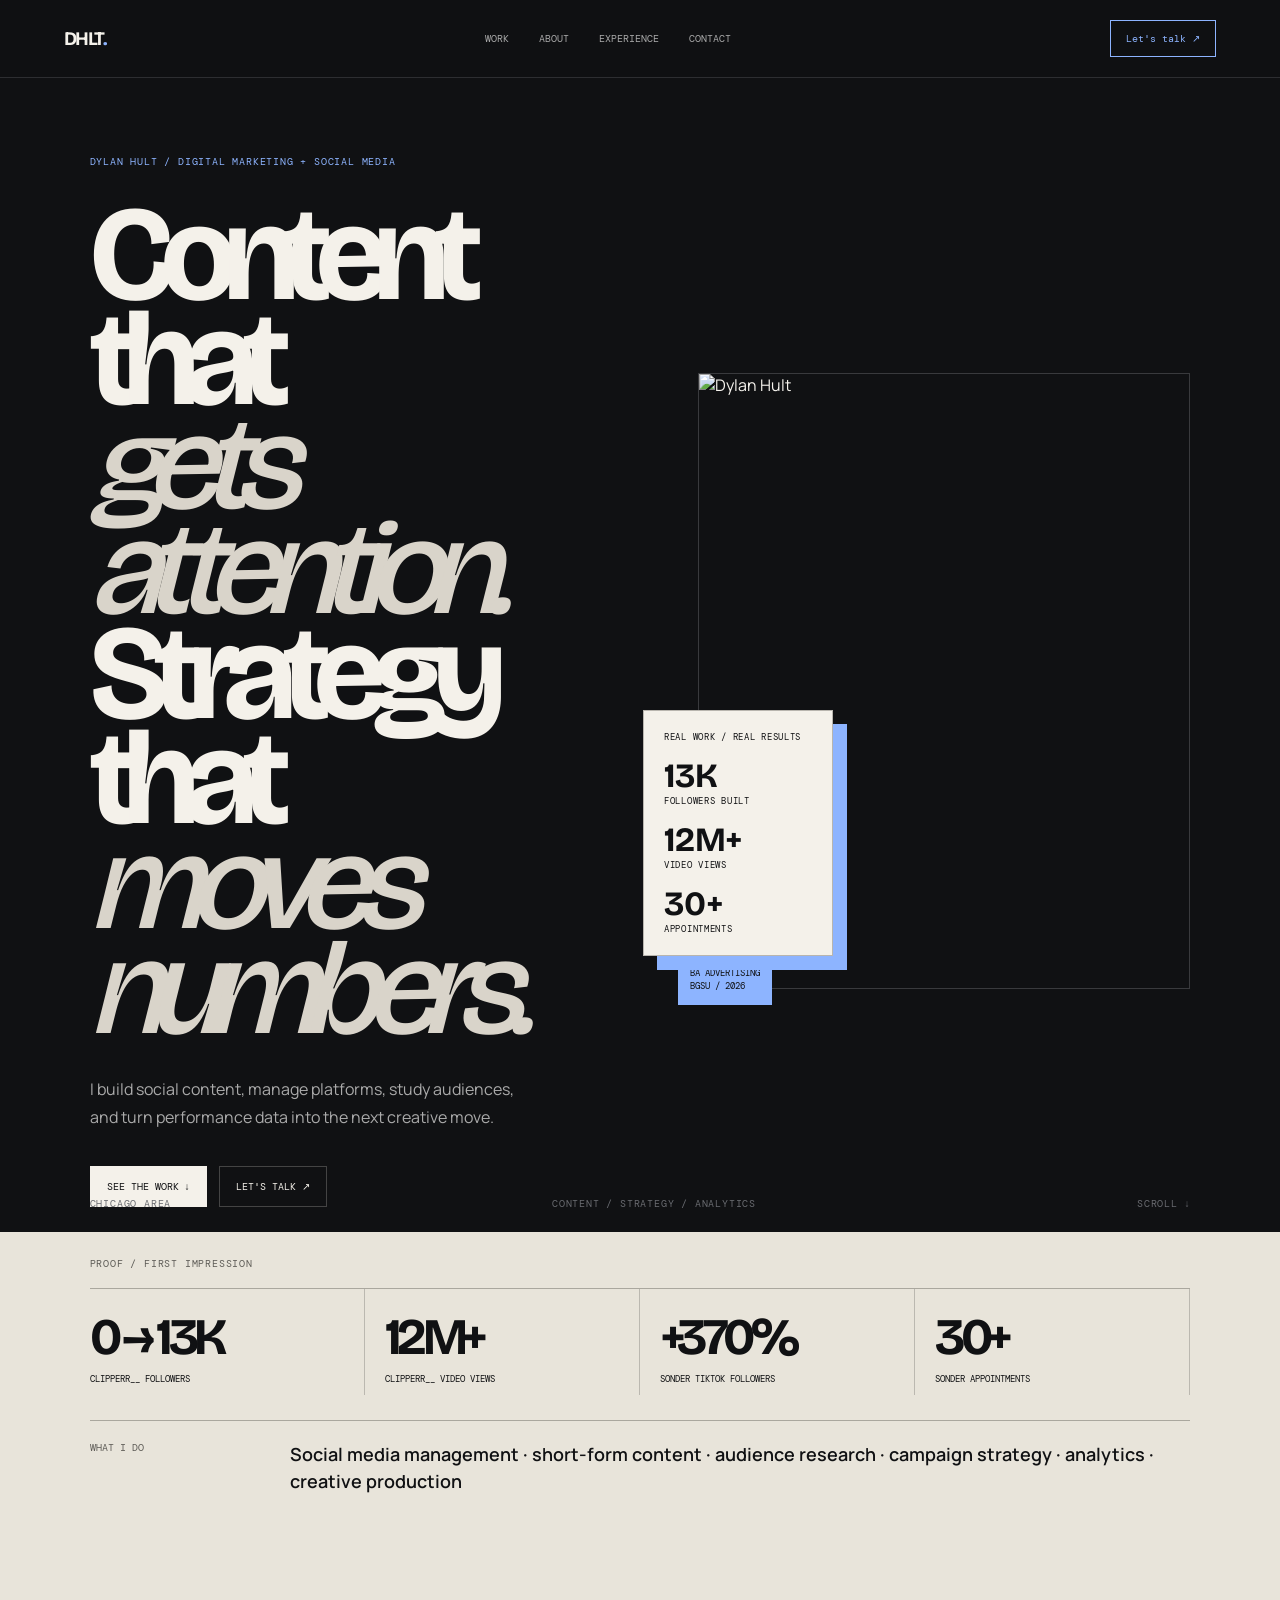
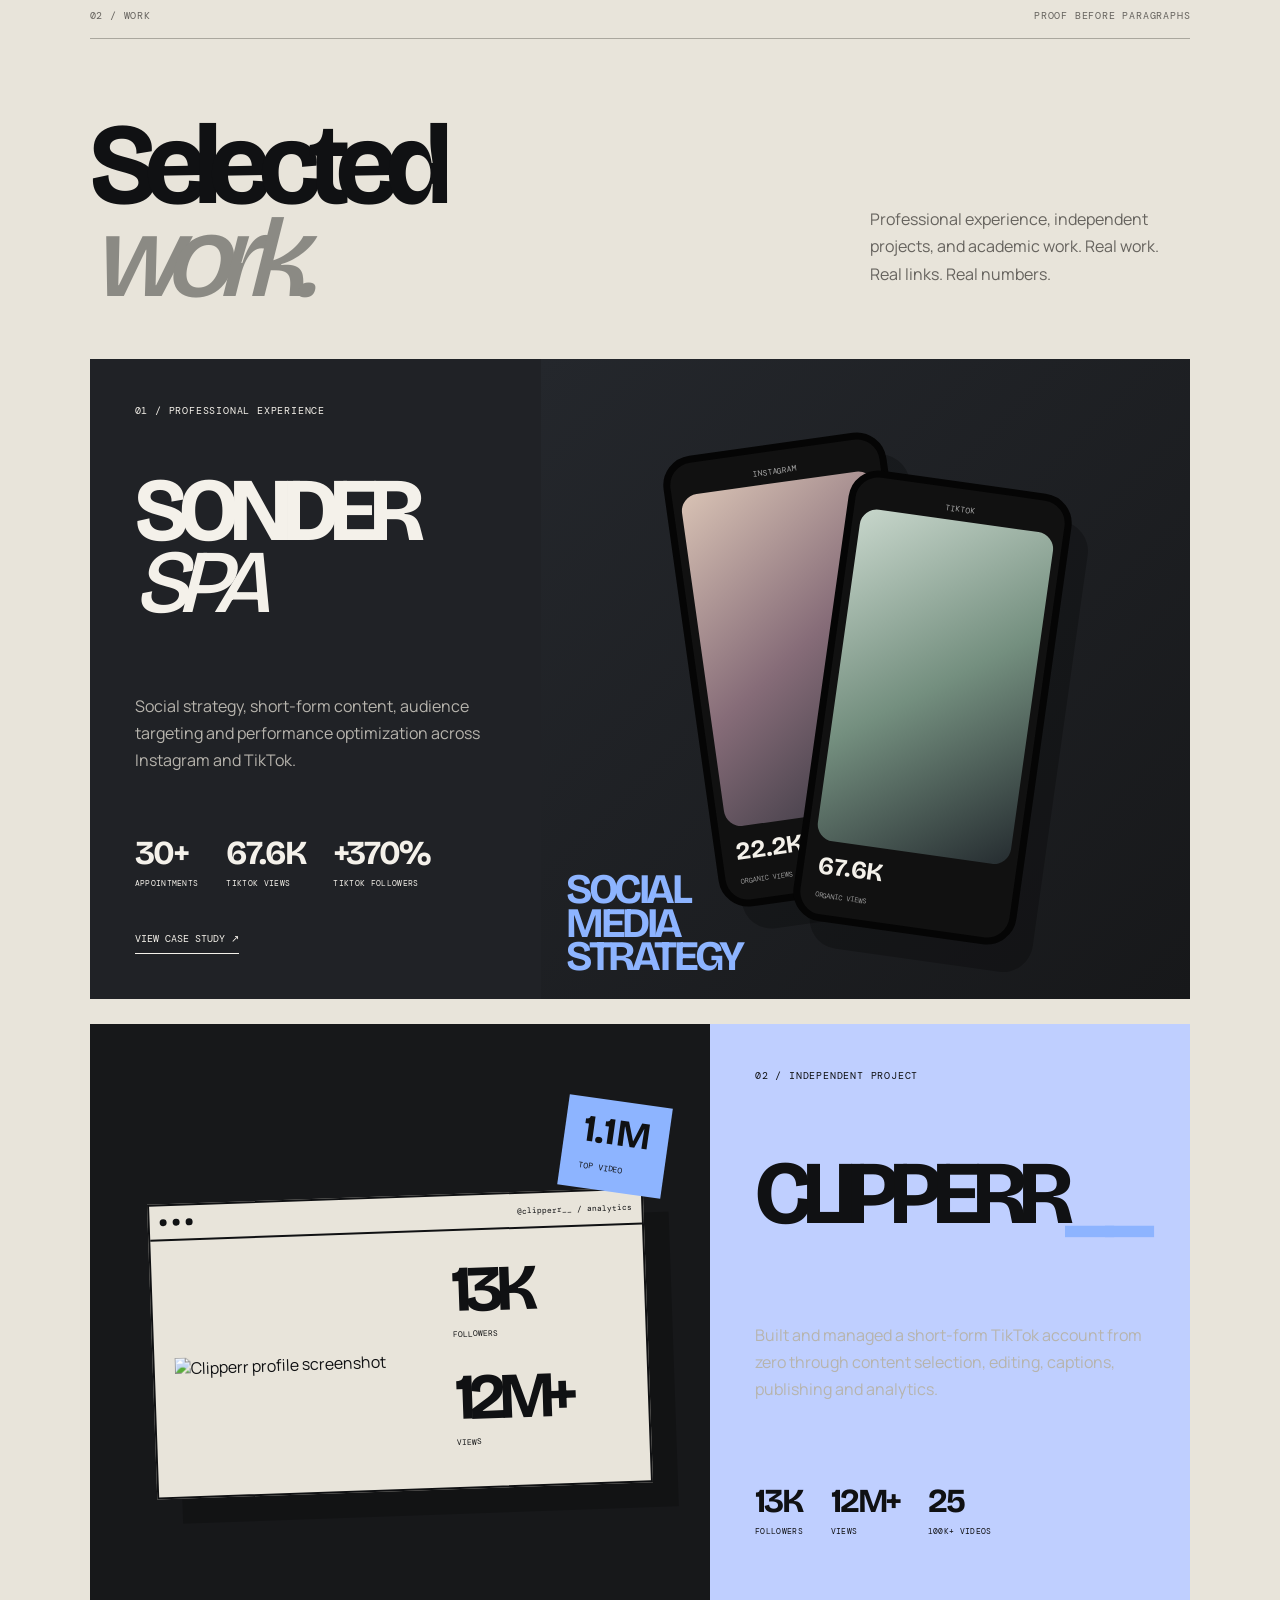
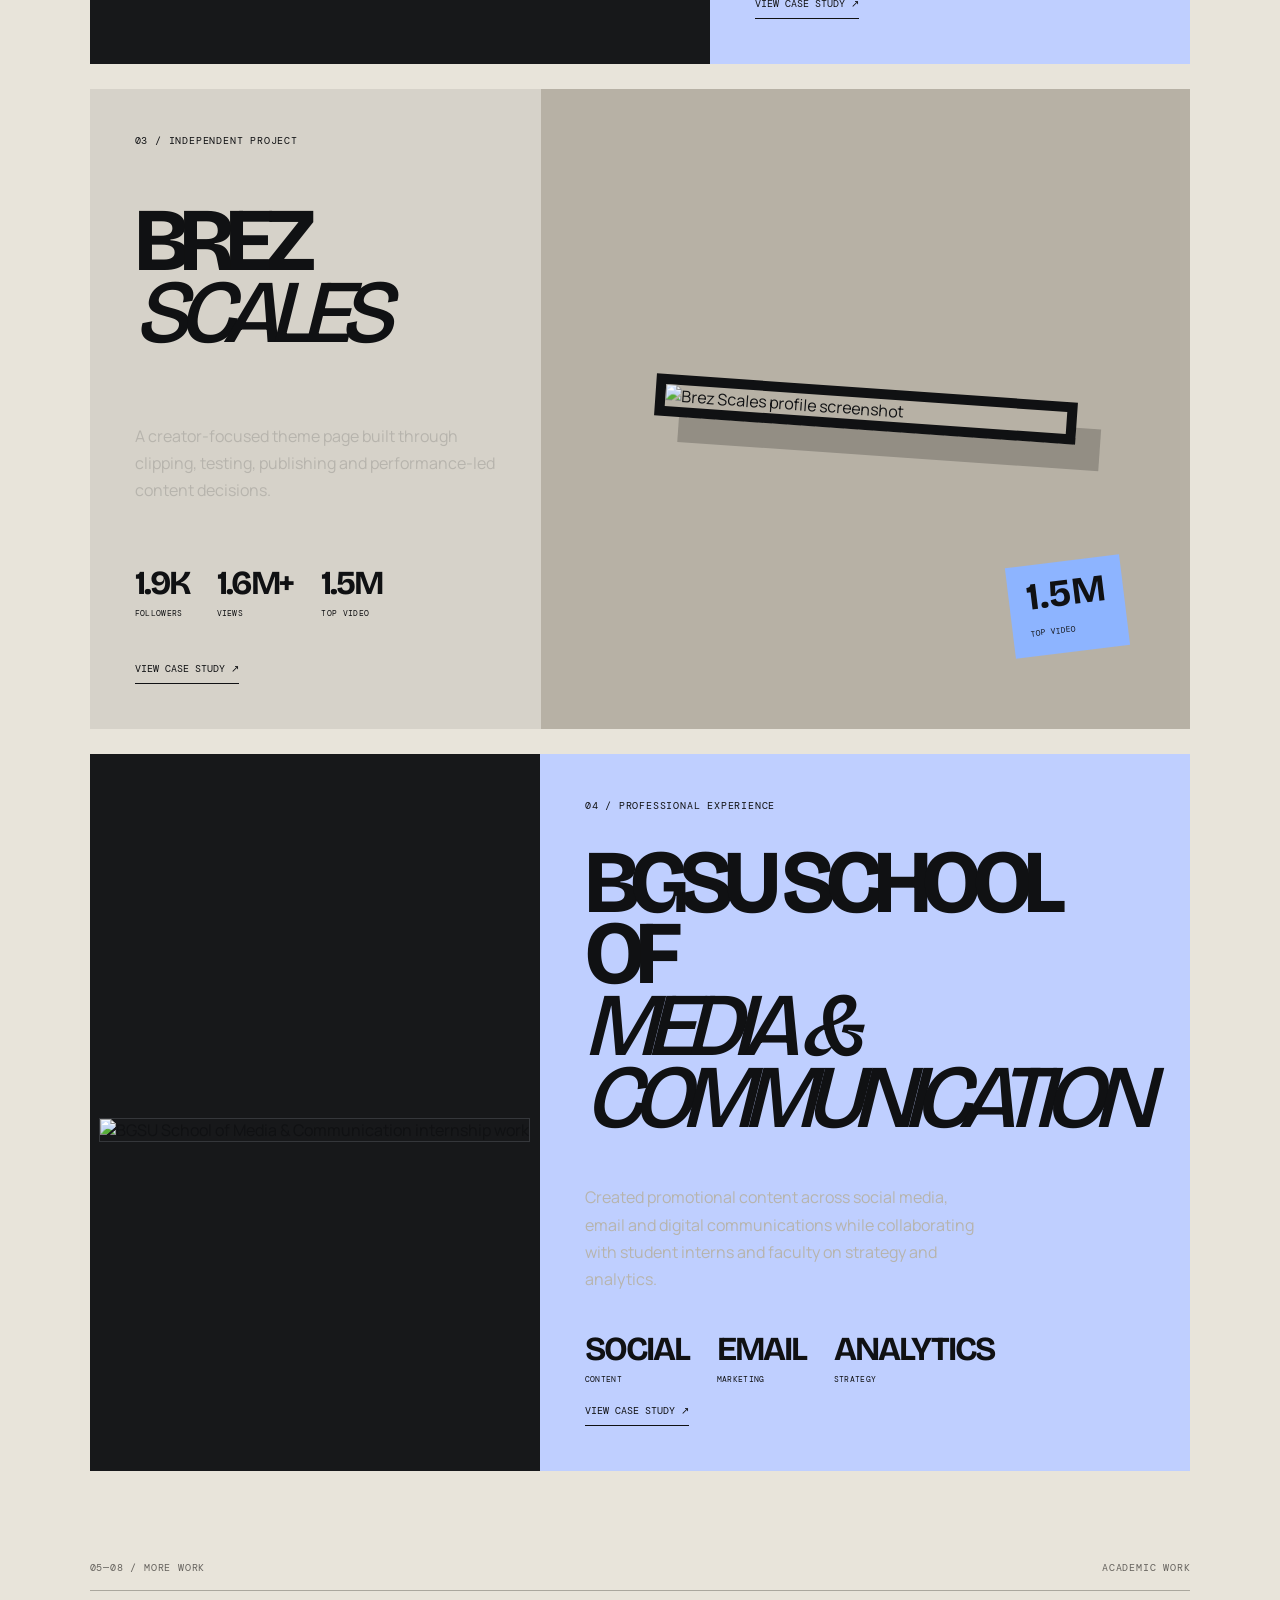
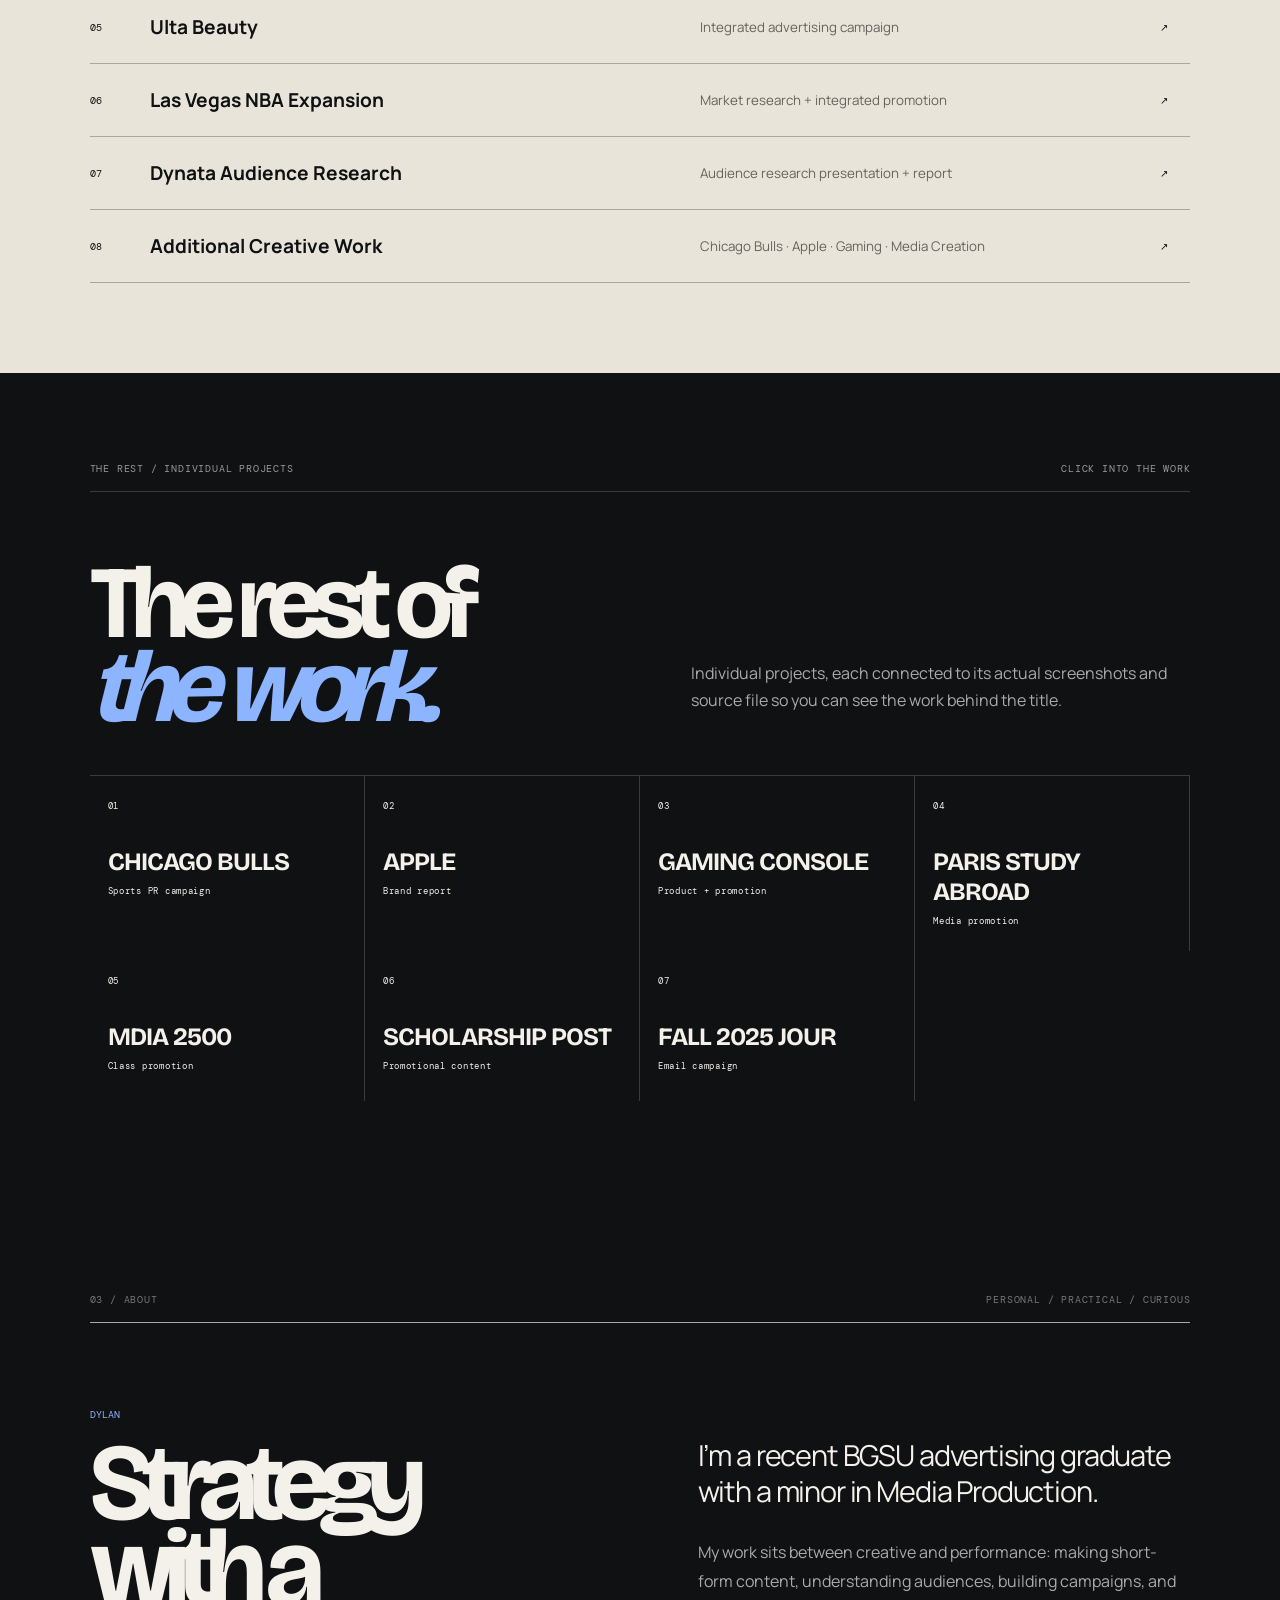
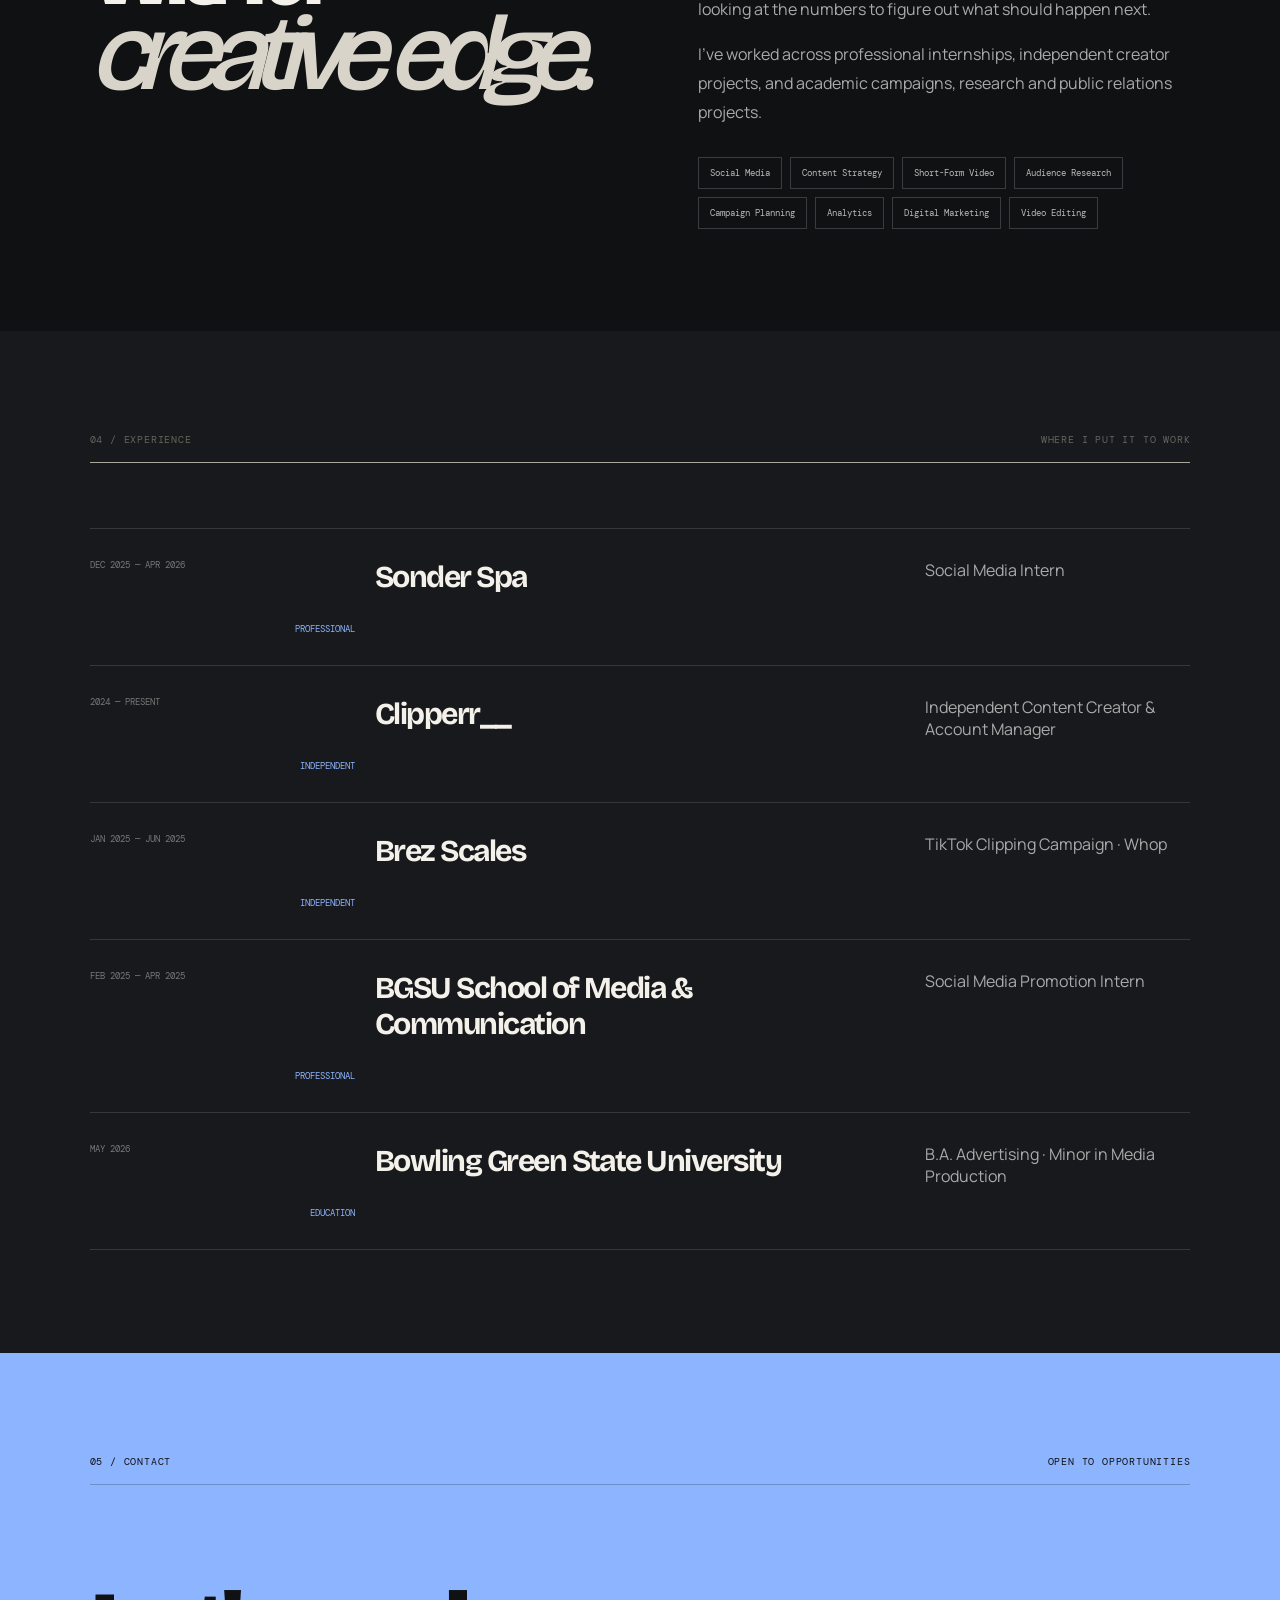
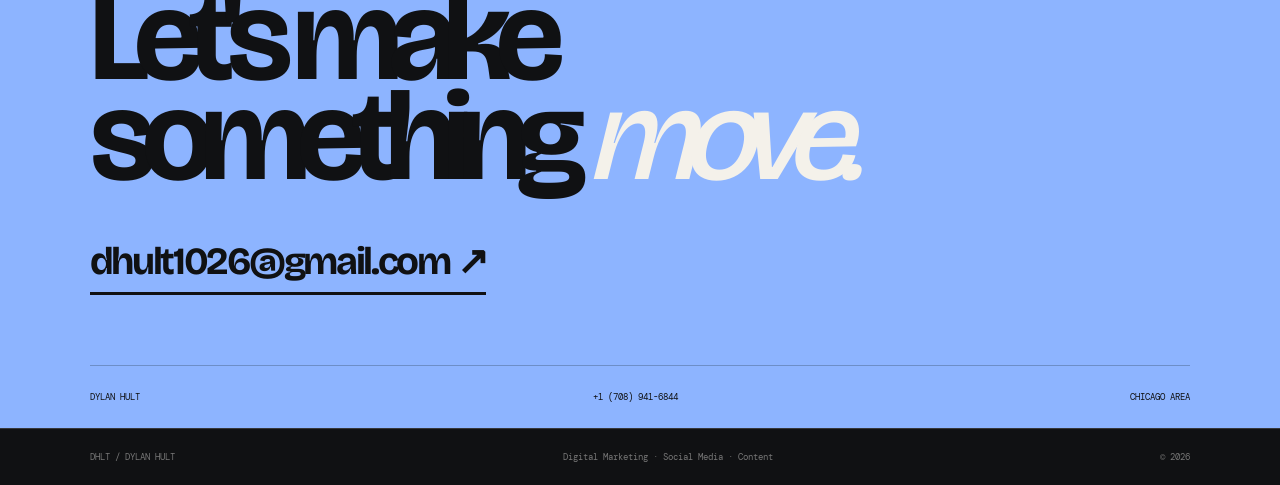
==== commit 701886d5: "Feature BGSU internship in Selected Work" ====
--- a/index.html
+++ b/index.html
@@ -42,13 +42,14 @@
 
 <article class="hero-project brez"><div class="project-text"><span>03 / INDEPENDENT PROJECT</span><h3>BREZ<br><em>SCALES</em></h3><p>A creator-focused theme page built through clipping, testing, publishing and performance-led content decisions.</p><div class="stats"><b>1.9K<small>FOLLOWERS</small></b><b>1.6M+<small>VIEWS</small></b><b>1.5M<small>TOP VIDEO</small></b></div><a href="#brez">View case study ↗</a></div><div class="visual brez-visual"><img src="https://static.wixstatic.com/media/a8d4fc_64622672dd5a46d2a50dd41299d82f48~mv2.png/v1/fill/w_600%2Ch_284%2Cal_c%2Cq_85%2Cusm_0.66_1.00_0.01%2Cenc_avif%2Cquality_auto/Screen%20Shot%202026-08-01%20at%202_48_19%20AM.png" alt="Brez Scales profile screenshot"><div class="brez-sticker">1.5M<br><small>TOP VIDEO</small></div></div></article>
 
+<article class="hero-project clip"><div class="visual clip-visual"><img class="bgsu-shot" src="https://static.wixstatic.com/media/a8d4fc_146524c30319464aa391e2803bcbfb92~mv2.jpg/v1/fill/w_305%2Ch_306%2Cal_c%2Clg_1%2Cq_80%2Cenc_avif%2Cquality_auto/Screen%20Shot%202026-08-05%20at%2010_edited.jpg" alt="BGSU School of Media & Communication internship work"></div><div class="project-text"><span>04 / PROFESSIONAL EXPERIENCE</span><h3>BGSU SCHOOL OF<br><em>MEDIA &amp; COMMUNICATION</em></h3><p>Created promotional content across social media, email and digital communications while collaborating with student interns and faculty on strategy and analytics.</p><div class="stats"><b>SOCIAL<small>CONTENT</small></b><b>EMAIL<small>MARKETING</small></b><b>ANALYTICS<small>STRATEGY</small></b></div><a href="#bgsu">View case study ↗</a></div></article>
+
 <div class="more">
-<div class="section-line"><span>04—08 / MORE WORK</span><span>ACADEMIC + PROFESSIONAL</span></div>
-<a href="#ulta"><span>04</span><b>Ulta Beauty</b><small>Integrated advertising campaign</small><i>↗</i></a>
-<a href="#nba"><span>05</span><b>Las Vegas NBA Expansion</b><small>Market research + integrated promotion</small><i>↗</i></a>
-<a href="#research"><span>06</span><b>Dynata Audience Research</b><small>Audience research presentation + report</small><i>↗</i></a>
-<a href="#other"><span>07</span><b>Additional Creative Work</b><small>Chicago Bulls · Apple · Gaming · Media Creation</small><i>↗</i></a>
-<a href="#bgsu"><span>08</span><b>BGSU School of Media & Communication</b><small>Social Media Promotion Intern</small><i>↗</i></a>
+<div class="section-line"><span>05—08 / MORE WORK</span><span>ACADEMIC WORK</span></div>
+<a href="#ulta"><span>05</span><b>Ulta Beauty</b><small>Integrated advertising campaign</small><i>↗</i></a>
+<a href="#nba"><span>06</span><b>Las Vegas NBA Expansion</b><small>Market research + integrated promotion</small><i>↗</i></a>
+<a href="#research"><span>07</span><b>Dynata Audience Research</b><small>Audience research presentation + report</small><i>↗</i></a>
+<a href="#other"><span>08</span><b>Additional Creative Work</b><small>Chicago Bulls · Apple · Gaming · Media Creation</small><i>↗</i></a>
 </div>
 </section>
 
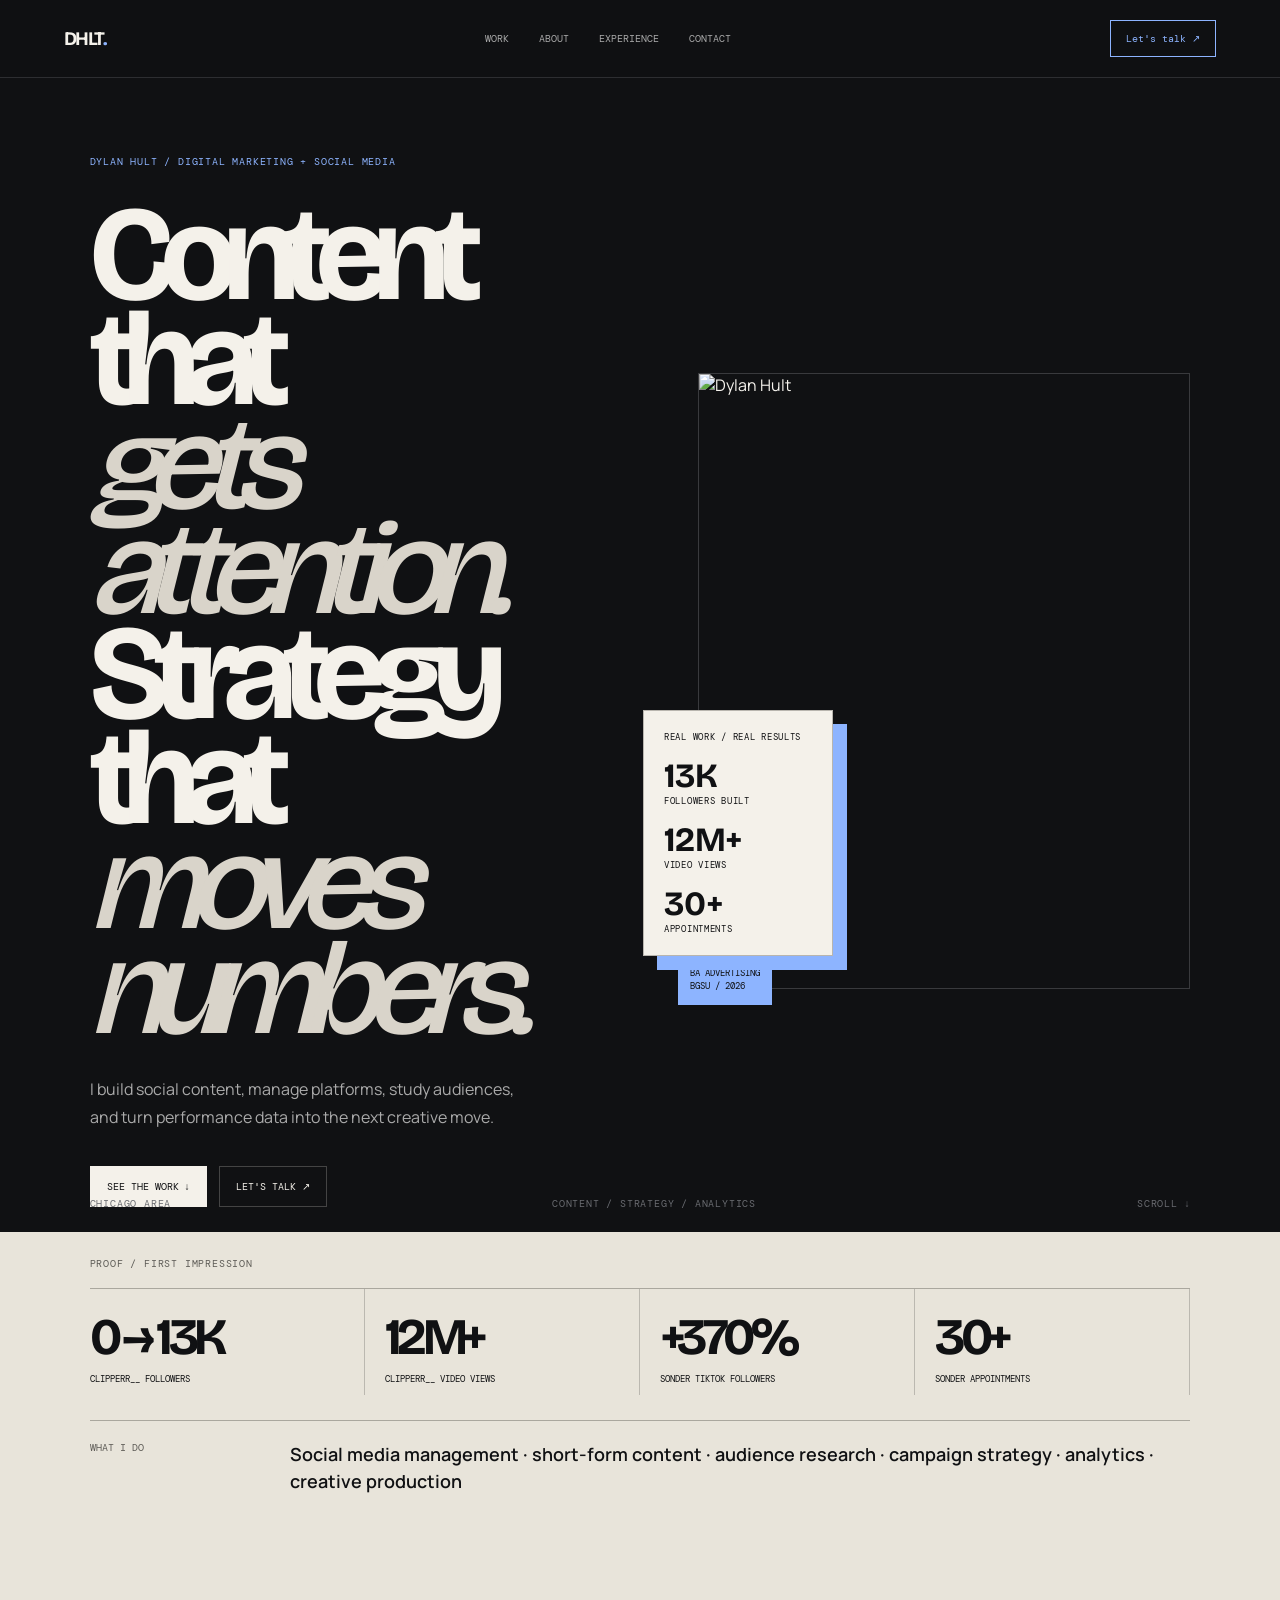
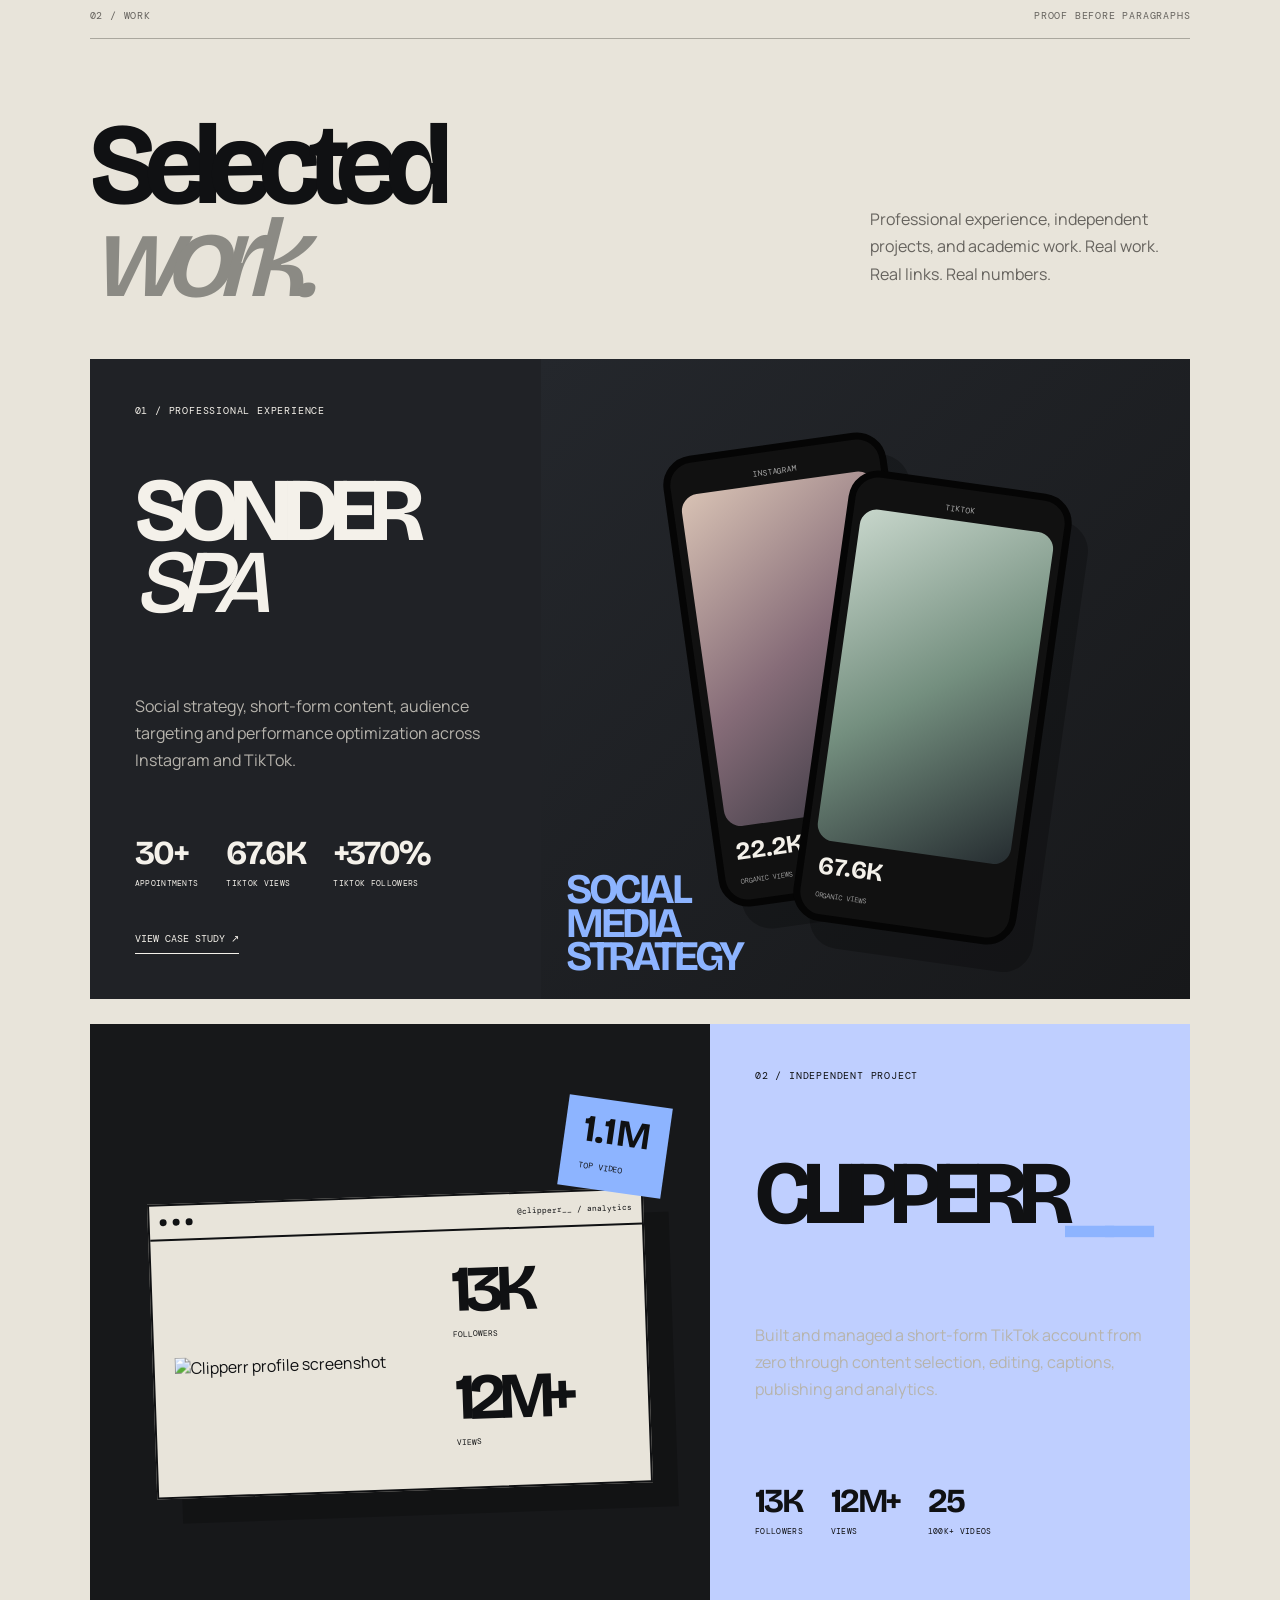
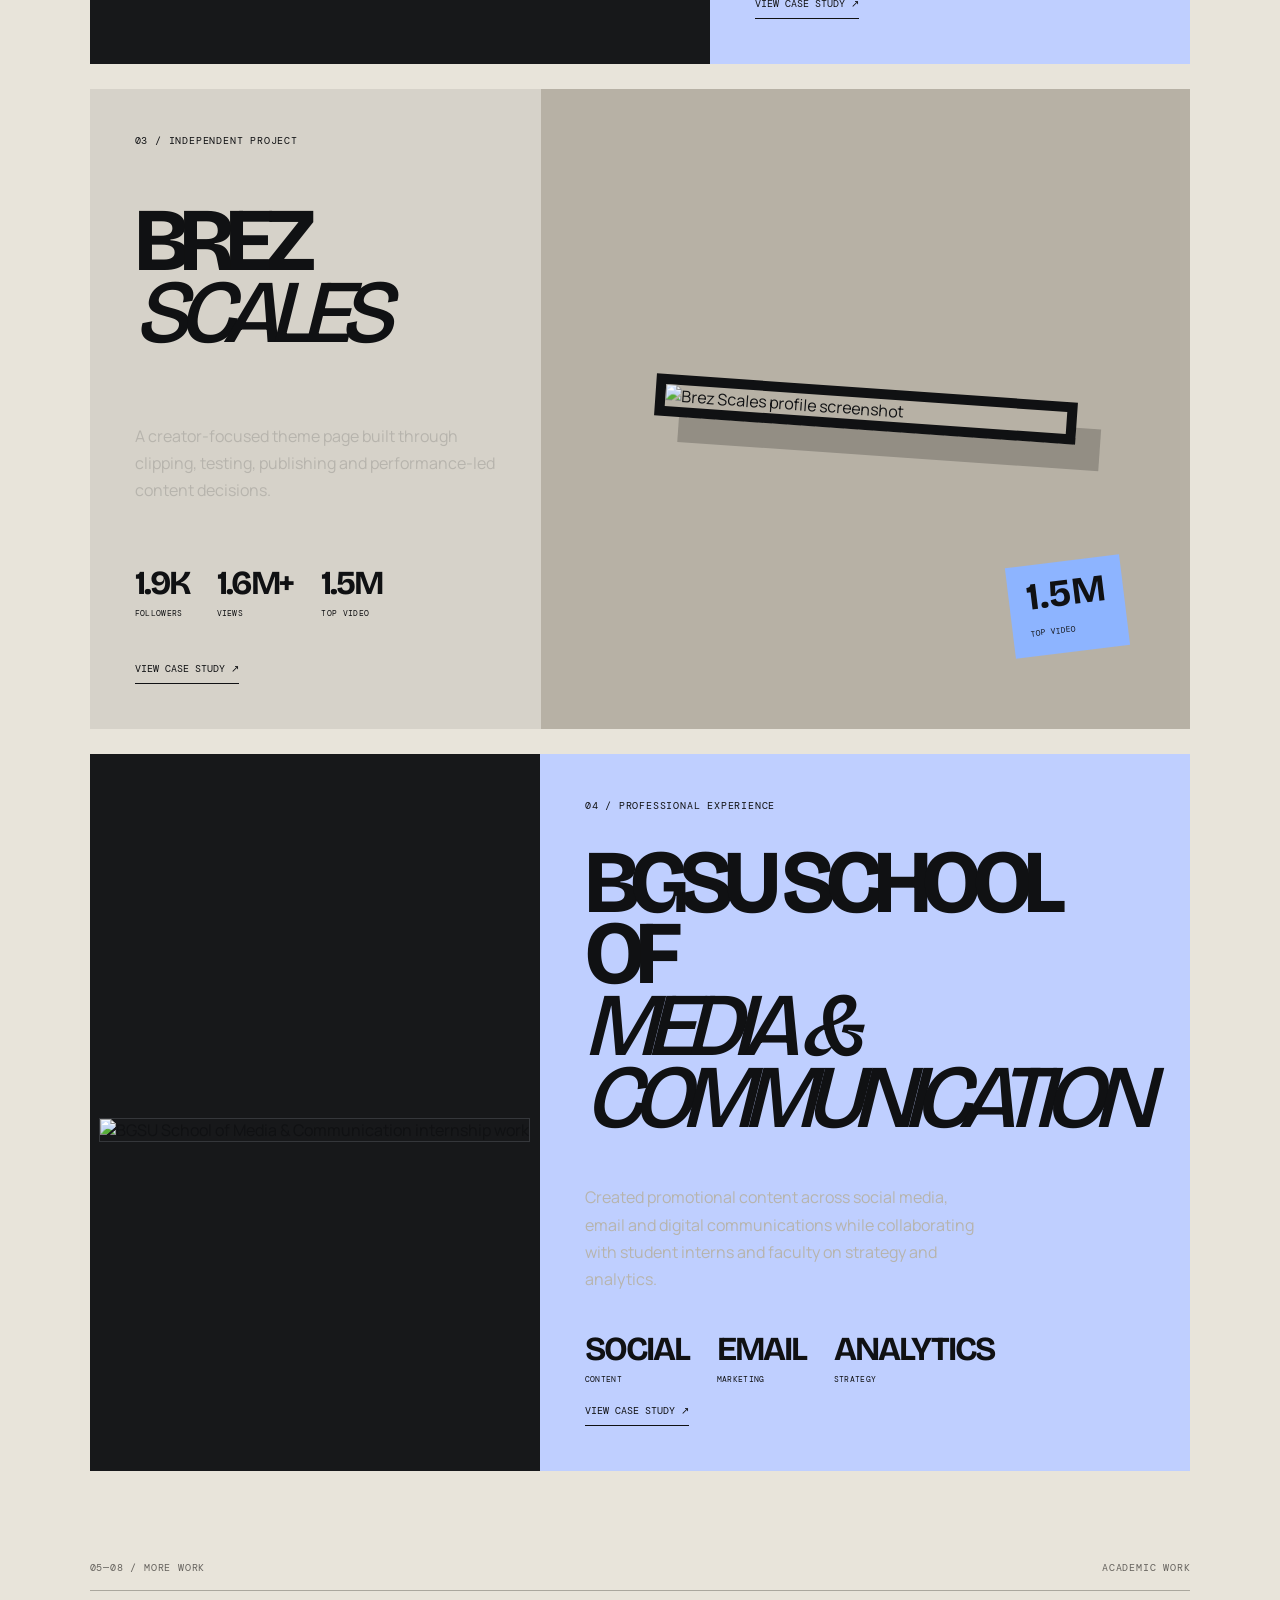
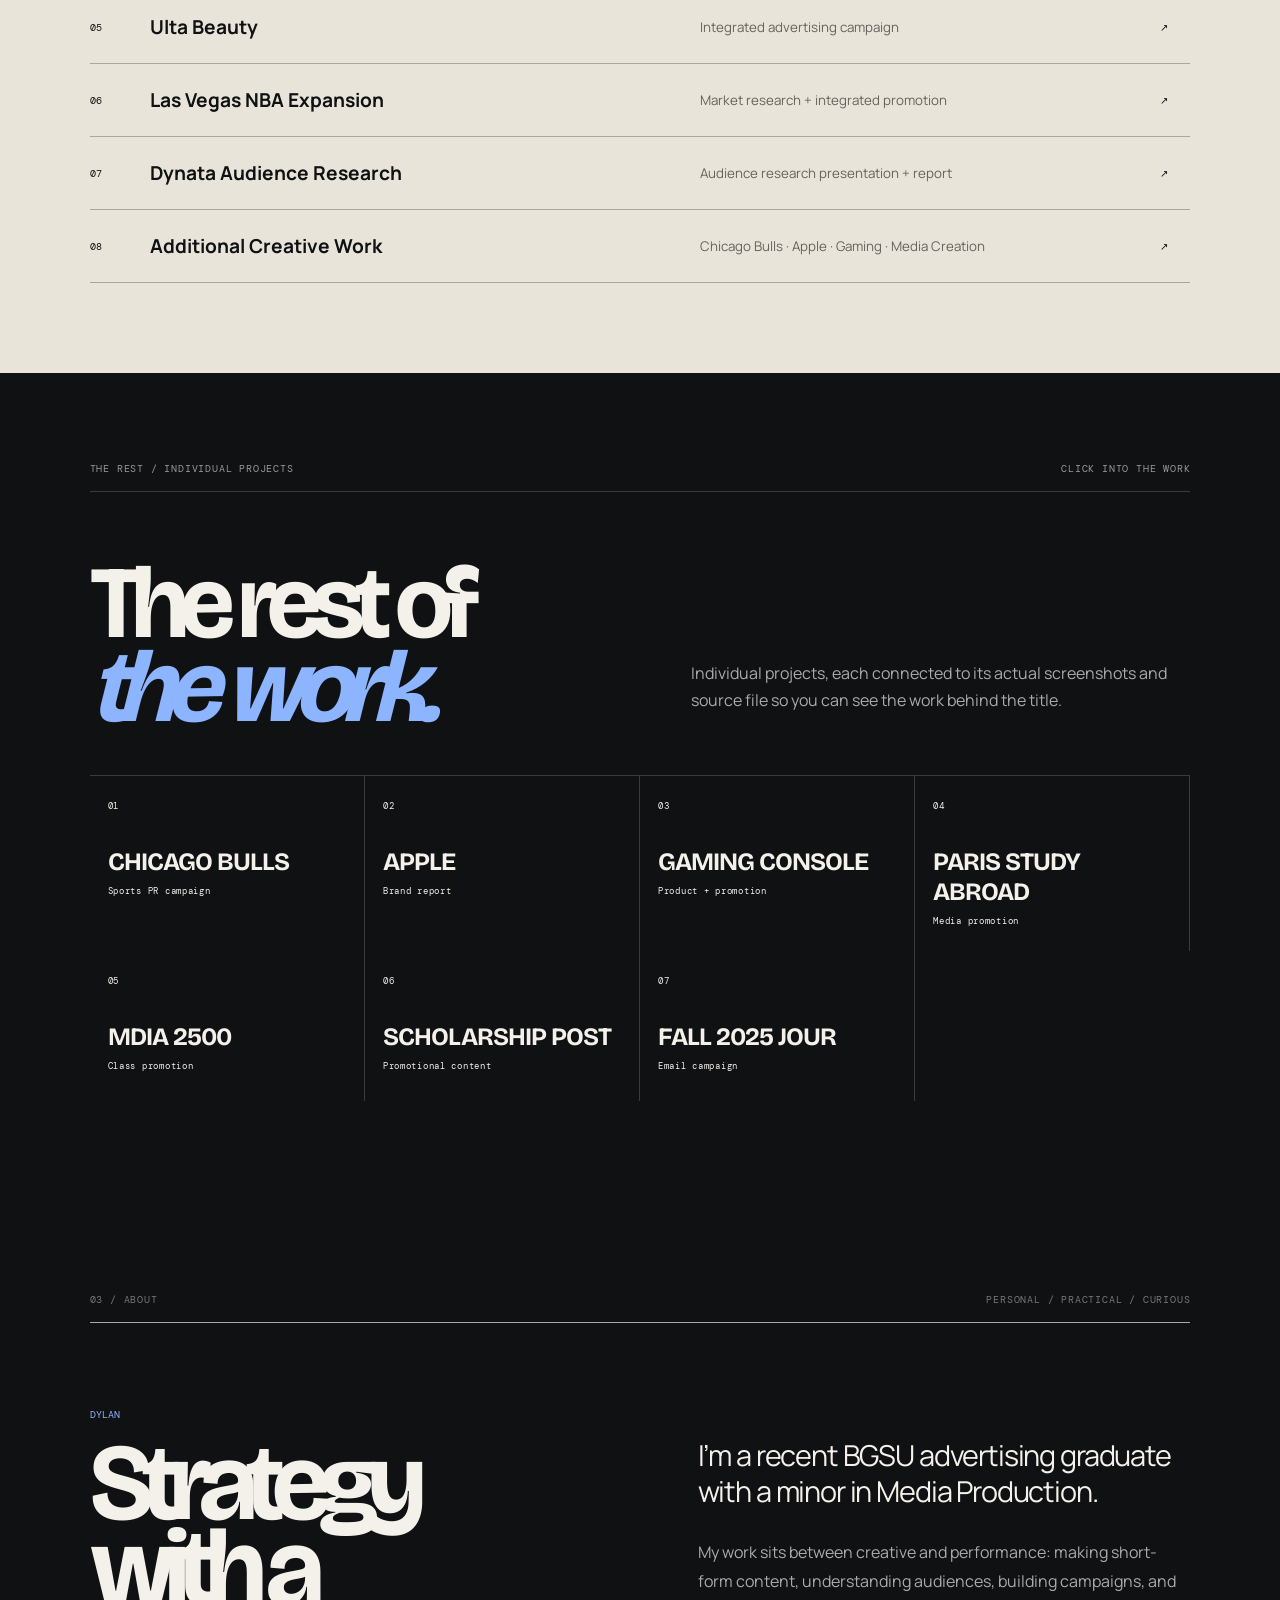
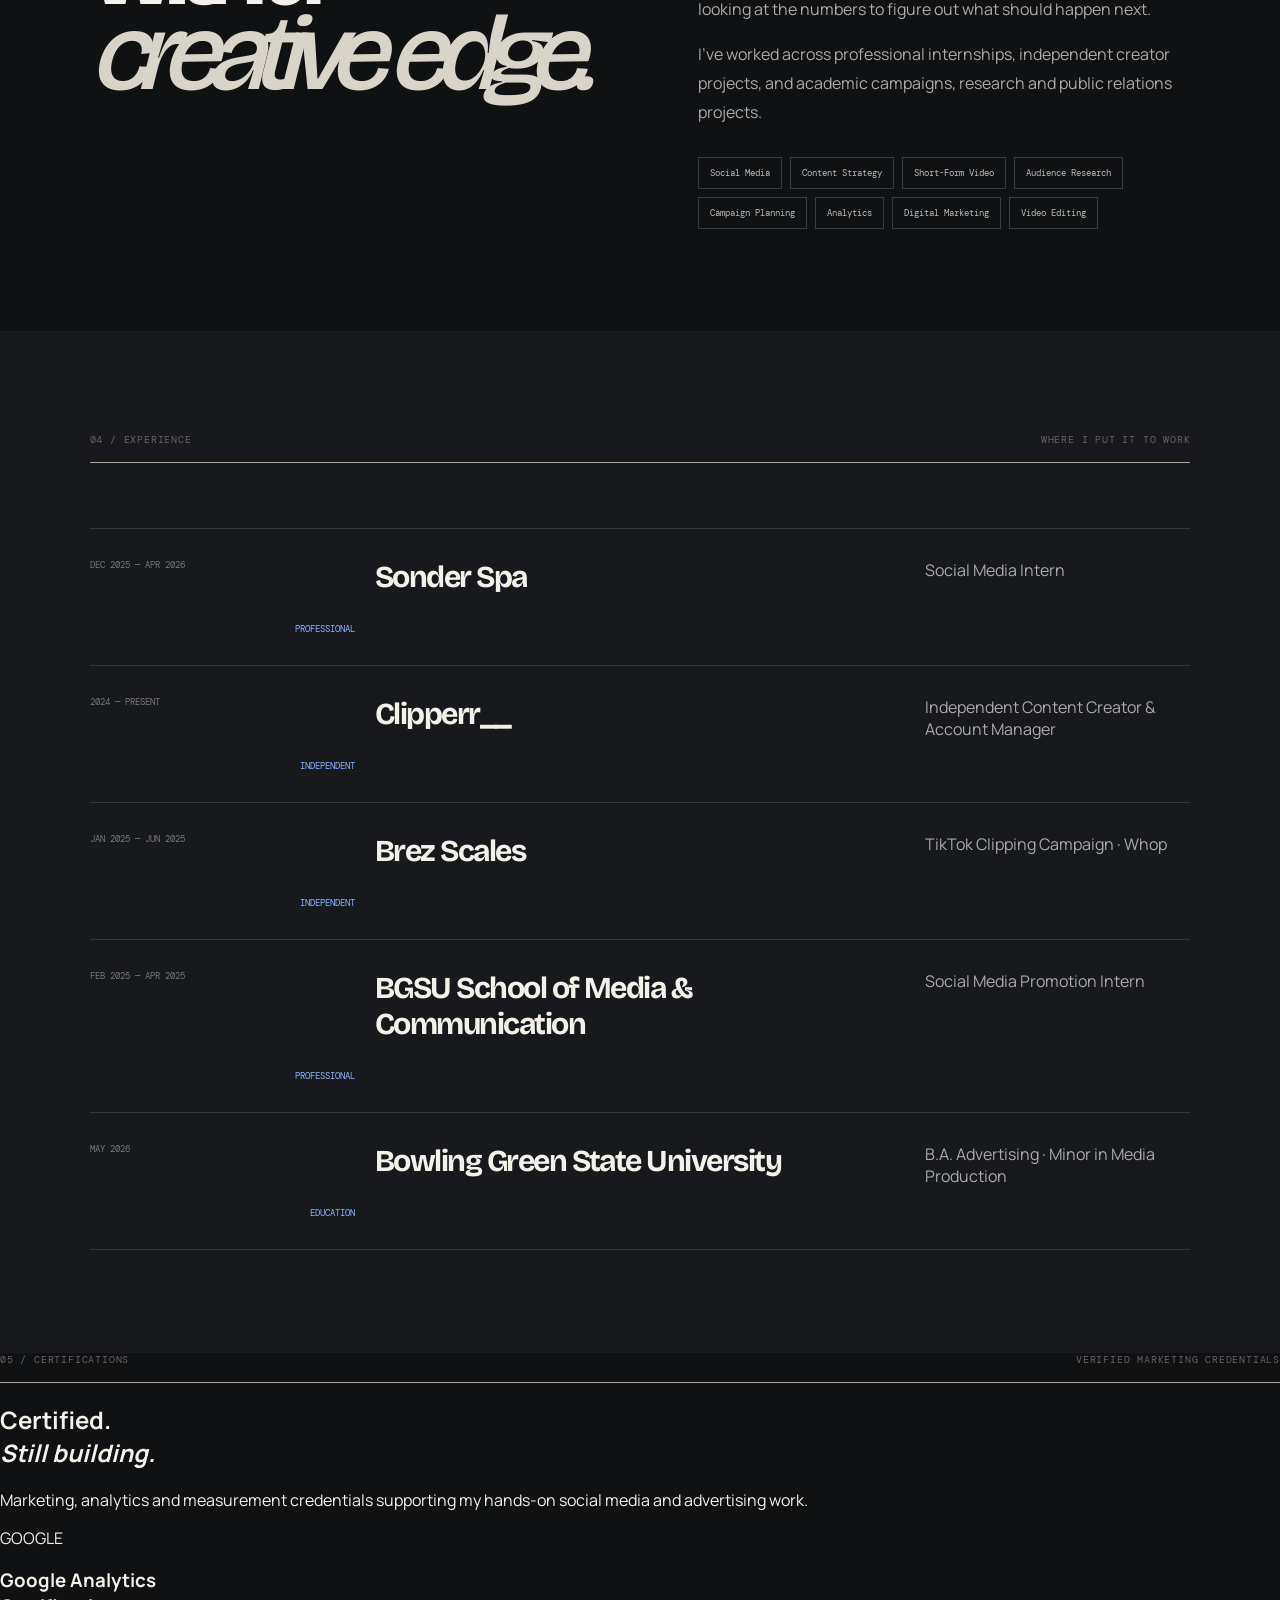
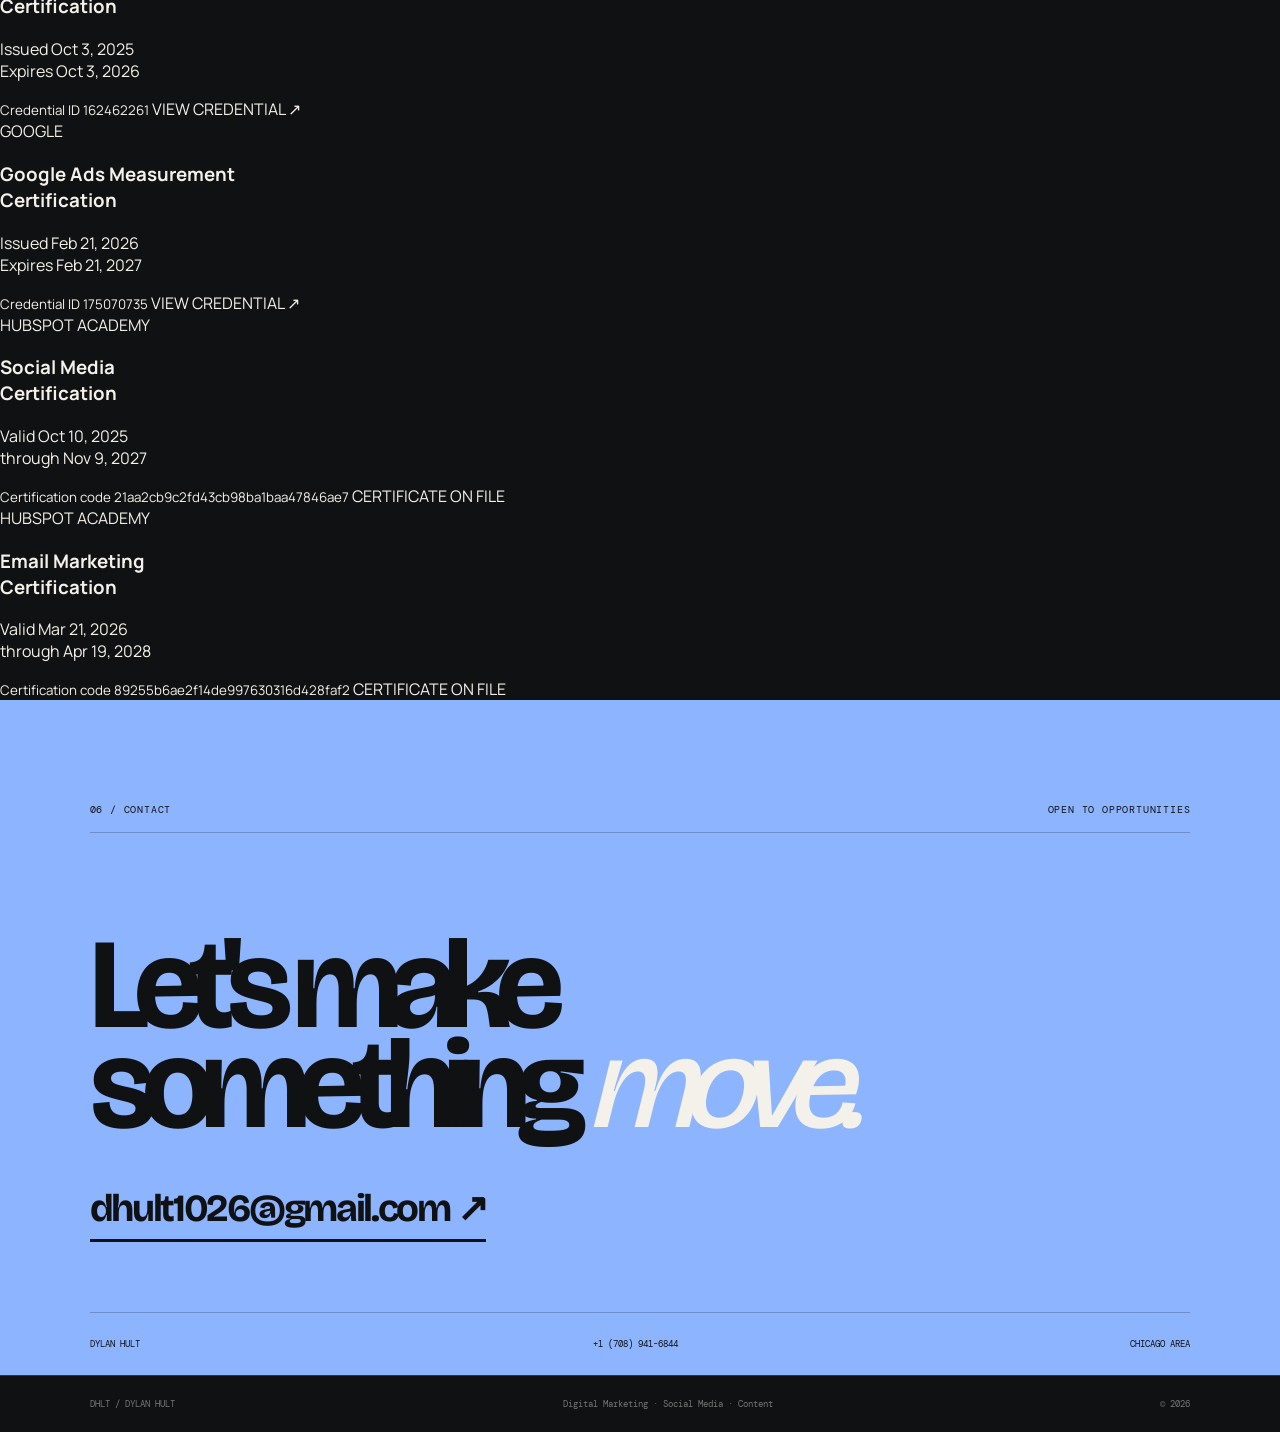
==== commit 21bcff64: "Add marketing certifications section" ====
--- a/index.html
+++ b/index.html
@@ -76,7 +76,42 @@
 <div><small>FEB 2025 — APR 2025</small><h3>BGSU School of Media & Communication</h3><p>Social Media Promotion Intern</p><b>PROFESSIONAL</b></div>
 <div><small>MAY 2026</small><h3>Bowling Green State University</h3><p>B.A. Advertising · Minor in Media Production</p><b>EDUCATION</b></div></div></section>
 
-<section id="contact" class="contact"><div class="section-line"><span>05 / CONTACT</span><span>OPEN TO OPPORTUNITIES</span></div><h2>Let's make<br>something <em>move.</em></h2><a class="email" href="mailto:dhult1026@gmail.com">dhult1026@gmail.com ↗</a><div class="contact-foot"><span>DYLAN HULT</span><span>+1 (708) 941-6844</span><span>CHICAGO AREA</span></div></section>
+<section id="certifications" class="certifications">
+  <div class="section-line"><span>05 / CERTIFICATIONS</span><span>VERIFIED MARKETING CREDENTIALS</span></div>
+  <div class="cert-head"><h2>Certified.<br><em>Still building.</em></h2><p>Marketing, analytics and measurement credentials supporting my hands-on social media and advertising work.</p></div>
+  <div class="cert-grid">
+    <article class="cert-card">
+      <span class="cert-issuer">GOOGLE</span>
+      <h3>Google Analytics<br>Certification</h3>
+      <p>Issued Oct 3, 2025<br>Expires Oct 3, 2026</p>
+      <small>Credential ID 162462261</small>
+      <a href="https://skillshop.credential.net/6730f7b0-c0f0-4e6b-8304-f30160330935" target="_blank" rel="noopener">VIEW CREDENTIAL ↗</a>
+    </article>
+    <article class="cert-card">
+      <span class="cert-issuer">GOOGLE</span>
+      <h3>Google Ads Measurement<br>Certification</h3>
+      <p>Issued Feb 21, 2026<br>Expires Feb 21, 2027</p>
+      <small>Credential ID 175070735</small>
+      <a href="https://skillshop.credential.net/1c2944f1-f8e8-411b-be5f-29081d8304ab" target="_blank" rel="noopener">VIEW CREDENTIAL ↗</a>
+    </article>
+    <article class="cert-card">
+      <span class="cert-issuer">HUBSPOT ACADEMY</span>
+      <h3>Social Media<br>Certification</h3>
+      <p>Valid Oct 10, 2025<br>through Nov 9, 2027</p>
+      <small>Certification code 21aa2cb9c2fd43cb98ba1baa47846ae7</small>
+      <span class="cert-status">CERTIFICATE ON FILE</span>
+    </article>
+    <article class="cert-card">
+      <span class="cert-issuer">HUBSPOT ACADEMY</span>
+      <h3>Email Marketing<br>Certification</h3>
+      <p>Valid Mar 21, 2026<br>through Apr 19, 2028</p>
+      <small>Certification code 89255b6ae2f14de997630316d428faf2</small>
+      <span class="cert-status">CERTIFICATE ON FILE</span>
+    </article>
+  </div>
+</section>
+
+<section id="contact" class="contact"><div class="section-line"><span>06 / CONTACT</span><span>OPEN TO OPPORTUNITIES</span></div><h2>Let's make<br>something <em>move.</em></h2><a class="email" href="mailto:dhult1026@gmail.com">dhult1026@gmail.com ↗</a><div class="contact-foot"><span>DYLAN HULT</span><span>+1 (708) 941-6844</span><span>CHICAGO AREA</span></div></section>
 
 <!-- Case studies -->
 <section id="sonder" class="overlay"><div class="overlay-inner"><a href="#work" class="close">CLOSE ×</a><span>PROFESSIONAL EXPERIENCE / SONDER SPA</span><h2>Sonder <em>Spa.</em></h2><div class="case-metrics"><b>30+<small>appointments</small></b><b>67.6K<small>TikTok views</small></b><b>5.8K<small>TikTok interactions</small></b><b>22.2K<small>Instagram views</small></b></div><div class="case-copy"><p>Managed Instagram and TikTok, posted four times per week on each platform, created and edited content, engaged with the audience, and adjusted strategy based on performance.</p><h4>TOP TIKTOK POSTS</h4><a class="media-link" href="https://www.tiktok.com/@sonderspa419/video/7617990971426606350?is_from_webapp=1&sender_device=pc" target="_blank" rel="noopener"><span>Post 1</span><b>8.1K views</b><i>↗</i></a><a class="media-link" href="https://www.tiktok.com/@sonderspa419/video/7630527845281828126?is_from_webapp=1&sender_device=pc" target="_blank" rel="noopener"><span>Post 2</span><b>7.7K views</b><i>↗</i></a><a class="media-link" href="https://www.tiktok.com/@sonderspa419/video/7617608968415841550?is_from_webapp=1&sender_device=pc" target="_blank" rel="noopener"><span>Post 3</span><b>5.2K views</b><i>↗</i></a><h4>TOP INSTAGRAM REELS</h4><a class="media-link" href="https://www.instagram.com/reel/DSYazjBkfco/?utm_source=ig_web_copy_link&igsh=MzRlODBiNWFlZA==" target="_blank" rel="noopener"><span>Post 1</span><b>1.3K views</b><i>↗</i></a><a class="media-link" href="https://www.instagram.com/reel/DT_khJ8DOzm/?utm_source=ig_web_copy_link&igsh=MzRlODBiNWFlZA==" target="_blank" rel="noopener"><span>Post 2</span><b>1.0K views</b><i>↗</i></a><a class="media-link" href="https://www.instagram.com/reel/DV4N2pBERKd/?utm_source=ig_web_copy_link&igsh=MzRlODBiNWFlZA==" target="_blank" rel="noopener"><span>Post 3</span><b>827 views</b><i>↗</i></a><h4>PROJECT ASSETS</h4><div class="asset-note">The original Wix portfolio also contains the uploaded video files and screenshots for these posts. The public TikTok/Instagram links above are restored here; the private Wix-hosted video files themselves are not exposed in the public page source.</div></div></div></section>
@@ -91,7 +126,34 @@
 
 <section id="research" class="overlay"><div class="overlay-inner"><a href="#work" class="close">CLOSE ×</a><span>ACADEMIC PROJECT / MDIA 4610</span><h2>Dynata <em>Audience Research.</em></h2><div class="case-copy"><p>Conducted independent market and audience research on Dynata, analyzing company positioning, business strategy, audience intelligence capabilities, industry trends and career opportunities, then communicated findings through a professional report and presentation.</p><div class="doc-row"><a class="doc" href="https://20f88086-2a6a-4877-9c65-7aefd2e671eb.filesusr.com/ugd/a8d4fc_e5b1192d4cb94ffe8a1df68f0da39d17.pdf" target="_blank">View presentation ↗</a><a class="doc" href="https://20f88086-2a6a-4877-9c65-7aefd2e671eb.filesusr.com/ugd/a8d4fc_2e3fb38e27944dce93327f672187a810.pdf" target="_blank">View report ↗</a></div><div class="gallery"><img src="https://static.wixstatic.com/media/a8d4fc_293795d360b84fddbfcfeb1926874825~mv2.png/v1/fill/w_980%2Ch_547%2Cal_c%2Cq_90%2Cusm_0.66_1.00_0.01%2Cenc_avif%2Cquality_auto/a8d4fc_293795d360b84fddbfcfeb1926874825~mv2.png"><img src="https://static.wixstatic.com/media/a8d4fc_f91dafba517941338b3743d6a0e4f0cc~mv2.png/v1/fill/w_980%2Ch_548%2Cal_c%2Cq_90%2Cusm_0.66_1.00_0.01%2Cenc_avif%2Cquality_auto/a8d4fc_f91dafba517941338b3743d6a0e4f0cc~mv2.png"><img src="https://static.wixstatic.com/media/a8d4fc_c2eb607f74dc4c5ea05974c88474c33c~mv2.png/v1/fill/w_980%2Ch_551%2Cal_c%2Cq_90%2Cusm_0.66_1.00_0.01%2Cenc_avif%2Cquality_auto/a8d4fc_c2eb607f74dc4c5ea05974c33c~mv2.png"><img src="https://static.wixstatic.com/media/a8d4fc_8d3dc45572cc47b081b068fea1723388~mv2.png/v1/fill/w_980%2Ch_551%2Cal_c%2Cq_90%2Cusm_0.66_1.00_0.01%2Cenc_avif%2Cquality_auto/a8d4fc_8d3dc45572cc47b081b068fea1723388~mv2.png"></div></div></div></section>
 
-<section id="bgsu" class="overlay"><div class="overlay-inner"><a href="#work" class="close">CLOSE ×</a><span>PROFESSIONAL EXPERIENCE / BGSU SMC</span><h2>BGSU School of <em>Media & Communication.</em></h2><div class="case-copy"><p><b>Social Media Promotion Intern · Feb 2025 — Apr 2025</b></p><p>Created promotional content across social media, email marketing, campus slides and digital communications supporting academic programs, events, scholarships and student achievements.</p><p>Worked with three student interns and a faculty supervisor, participated in weekly analytics/strategy meetings, and managed planning, drafting, revision and delivery of content.</p><img class="bgsu-shot" src="https://static.wixstatic.com/media/a8d4fc_146524c30319464aa391e2803bcbfb92~mv2.jpg/v1/fill/w_305%2Ch_306%2Cal_c%2Clg_1%2Cq_80%2Cenc_avif%2Cquality_auto/Screen%20Shot%202026-08-05%20at%2010_edited.jpg" alt="BGSU internship screenshot"><h4>WORK INCLUDED</h4><p>Course promotion · scholarship promotion · study-abroad promotion · student success stories · social posts · email campaigns · digital flyers · analytics-driven strategy</p></div></div></section>
+<section id="bgsu" class="overlay"><div class="overlay-inner"><a href="#work" class="close">CLOSE ×</a><span>PROFESSIONAL EXPERIENCE / BGSU SMC</span><h2>BGSU School of <em>Media &amp; Communication.</em></h2><div class="case-copy"><p><b>Social Media Promotion Intern · Feb 2025 — Apr 2025</b></p><p>Created promotional content across social media, email marketing, campus slides and digital communications supporting academic programs, events, scholarships and student achievements.</p><p>Worked with three student interns and a faculty supervisor, participated in weekly analytics/strategy meetings, and managed planning, drafting, revision and delivery of content.</p><img class="bgsu-shot" src="https://static.wixstatic.com/media/a8d4fc_146524c30319464aa391e2803bcbfb92~mv2.jpg/v1/fill/w_305%2Ch_306%2Cal_c%2Clg_1%2Cq_80%2Cenc_avif%2Cquality_auto/Screen%20Shot%202026-08-05%20at%2010_edited.jpg" alt="BGSU internship overview">
+
+<h4>SELECTED INTERNSHIP WORK</h4>
+<p>Examples of solo promotional work created during the internship across study-abroad, course, scholarship and email communications.</p>
+
+<h4>PARIS STUDY ABROAD PROMOTION</h4>
+<img class="bgsu-shot" src="https://static.wixstatic.com/media/a8d4fc_2a497d11485040168cbb6b3549a98bfa~mv2.png/v1/fill/w_600%2Ch_750%2Cal_c%2Cq_90%2Cusm_0.66_1.00_0.01%2Cenc_avif%2Cquality_auto/Screen%20Shot%202026-08-07%20at%205_59_12%20PM.png" alt="Paris Study Abroad promotion">
+<a class="doc" href="https://20f88086-2a6a-4877-9c65-7aefd2e671eb.filesusr.com/ugd/a8d4fc_00b0393e38a34ff490dfef6100185a7c.pdf" target="_blank" rel="noopener">VIEW PROJECT PDF ↗</a>
+
+<h4>MDIA 2500 CLASS PROMOTION</h4>
+<img class="bgsu-shot" src="https://static.wixstatic.com/media/a8d4fc_000ed212f3854a92b1a322a6006ece66~mv2.png/v1/fill/w_600%2Ch_337%2Cal_c%2Cq_85%2Cusm_0.66_1.00_0.01%2Cenc_avif%2Cquality_auto/Screen%20Shot%202026-08-07%20at%206_42_11%20PM.png" alt="MDIA 2500 class promotion">
+<a class="doc" href="https://20f88086-2a6a-4877-9c65-7aefd2e671eb.filesusr.com/ugd/a8d4fc_9fd2e9a319c248aeaf270e8d5885e7ee.pdf" target="_blank" rel="noopener">VIEW PROJECT PDF ↗</a>
+
+<h4>SCHOLARSHIP OPPORTUNITY POST</h4>
+<img class="bgsu-shot" src="https://static.wixstatic.com/media/a8d4fc_128a8ba2a6604784ae656446a2950eb7~mv2.png/v1/fill/w_600%2Ch_601%2Cal_c%2Cq_90%2Cusm_0.66_1.00_0.01%2Cenc_avif%2Cquality_auto/Screen%20Shot%202026-08-07%20at%207_04_51%20PM.png" alt="Scholarship opportunity social post">
+<a class="doc" href="https://20f88086-2a6a-4877-9c65-7aefd2e671eb.filesusr.com/ugd/a8d4fc_9ba6756b58e14e3b9b3d4a2a1d0ad138.pdf" target="_blank" rel="noopener">VIEW PROJECT PDF ↗</a>
+
+<h4>FALL 2025 JOUR COURSES EMAIL</h4>
+<div class="gallery">
+<img src="https://static.wixstatic.com/media/a8d4fc_acd39570b0994360a691c733616e911b~mv2.png/v1/fill/w_980%2Ch_1274%2Cal_c%2Cq_90%2Cusm_0.66_1.00_0.01%2Cenc_avif%2Cquality_auto/a8d4fc_acd39570b0994360a691c733616e911b~mv2.png" alt="Fall 2025 JOUR courses email screenshot one">
+<img src="https://static.wixstatic.com/media/a8d4fc_d2685ae1afc14893a0ee92eea8efdf24~mv2.png/v1/fill/w_980%2Ch_1274%2Cal_c%2Cq_90%2Cusm_0.66_1.00_0.01%2Cenc_avif%2Cquality_auto/a8d4fc_d2685ae1afc14893a0ee92eea8efdf24~mv2.png" alt="Fall 2025 JOUR courses email screenshot two">
+</div>
+<a class="doc" href="https://20f88086-2a6a-4877-9c65-7aefd2e671eb.filesusr.com/ugd/a8d4fc_eb7e4b5b1e4d4969bd7fac0c6945289a.pdf" target="_blank" rel="noopener">VIEW PROJECT PDF ↗</a>
+
+<h4>RESPONSIBILITIES &amp; SKILLS</h4>
+<p>Promotional content creation · social media posts · email campaigns · digital flyers · Canva design · analytics review · weekly strategy meetings · team collaboration · project management</p>
+<h4>KEY TAKEAWAYS</h4>
+<p>Student-focused storytelling and interactive content can strengthen engagement, while cross-platform consistency, analytics-driven adjustments and collaboration improve communication quality.</p></div></div></section>
 
 <section id="other" class="overlay"><div class="overlay-inner"><a href="#work" class="close">CLOSE ×</a><span>ADDITIONAL CREATIVE WORK</span><h2>More <em>work.</em></h2><div class="other-grid"><a href="#bulls"><b>Chicago Bulls PR Campaign</b><span>PR 4420 · Sports Public Relations ↗</span></a><a href="#apple"><b>Apple Brand Report</b><span>ADV 3400 · Brand Storytelling ↗</span></a><a href="#gaming"><b>Gaming Console</b><span>VCT 1030 · Product + promotion ↗</span></a><a href="#paris"><b>Paris Study Abroad Promotion</b><span>Media creation ↗</span></a><a href="#mdia"><b>MDIA 2500 Class Promotion</b><span>Promotional content ↗</span></a><a href="#scholarship"><b>Scholarship Opportunity Post</b><span>Promotional content ↗</span></a><a href="#jour"><b>Fall 2025 JOUR Courses Email</b><span>Email marketing ↗</span></a></div></div></section>
 
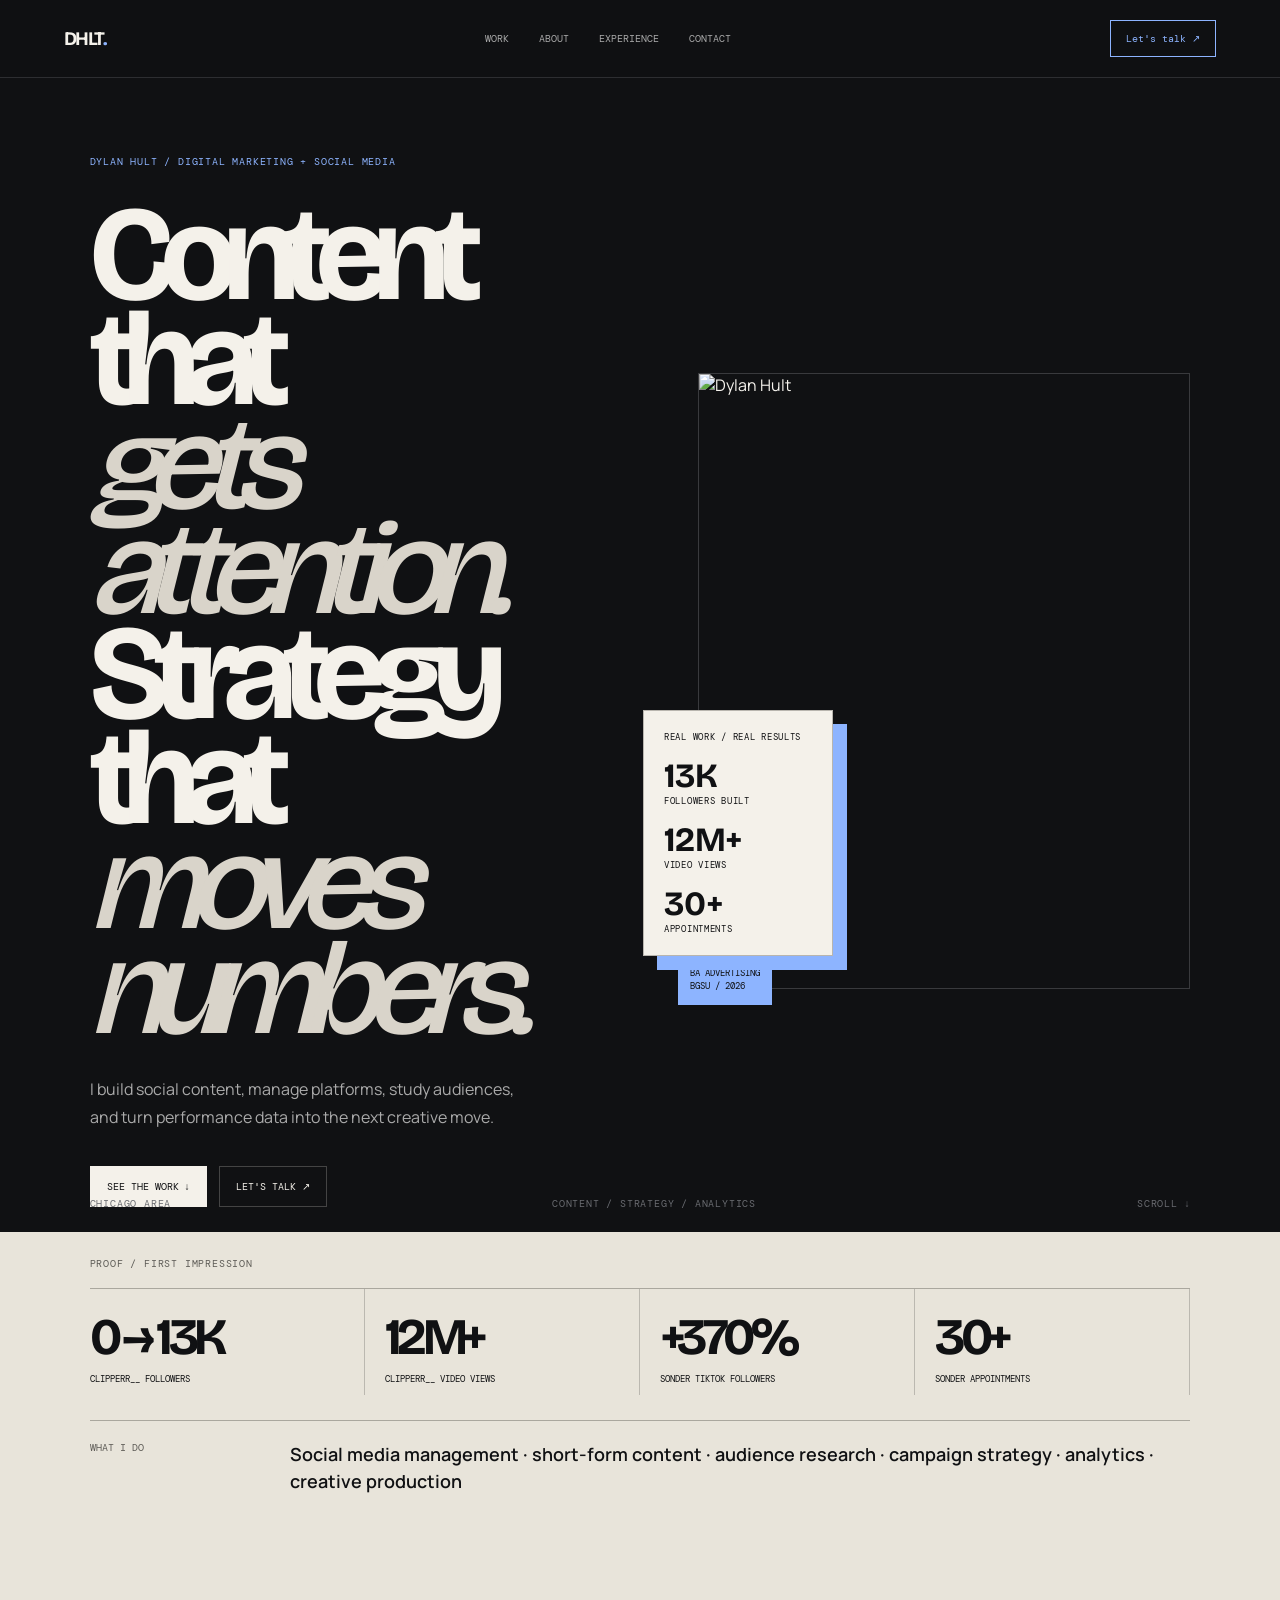
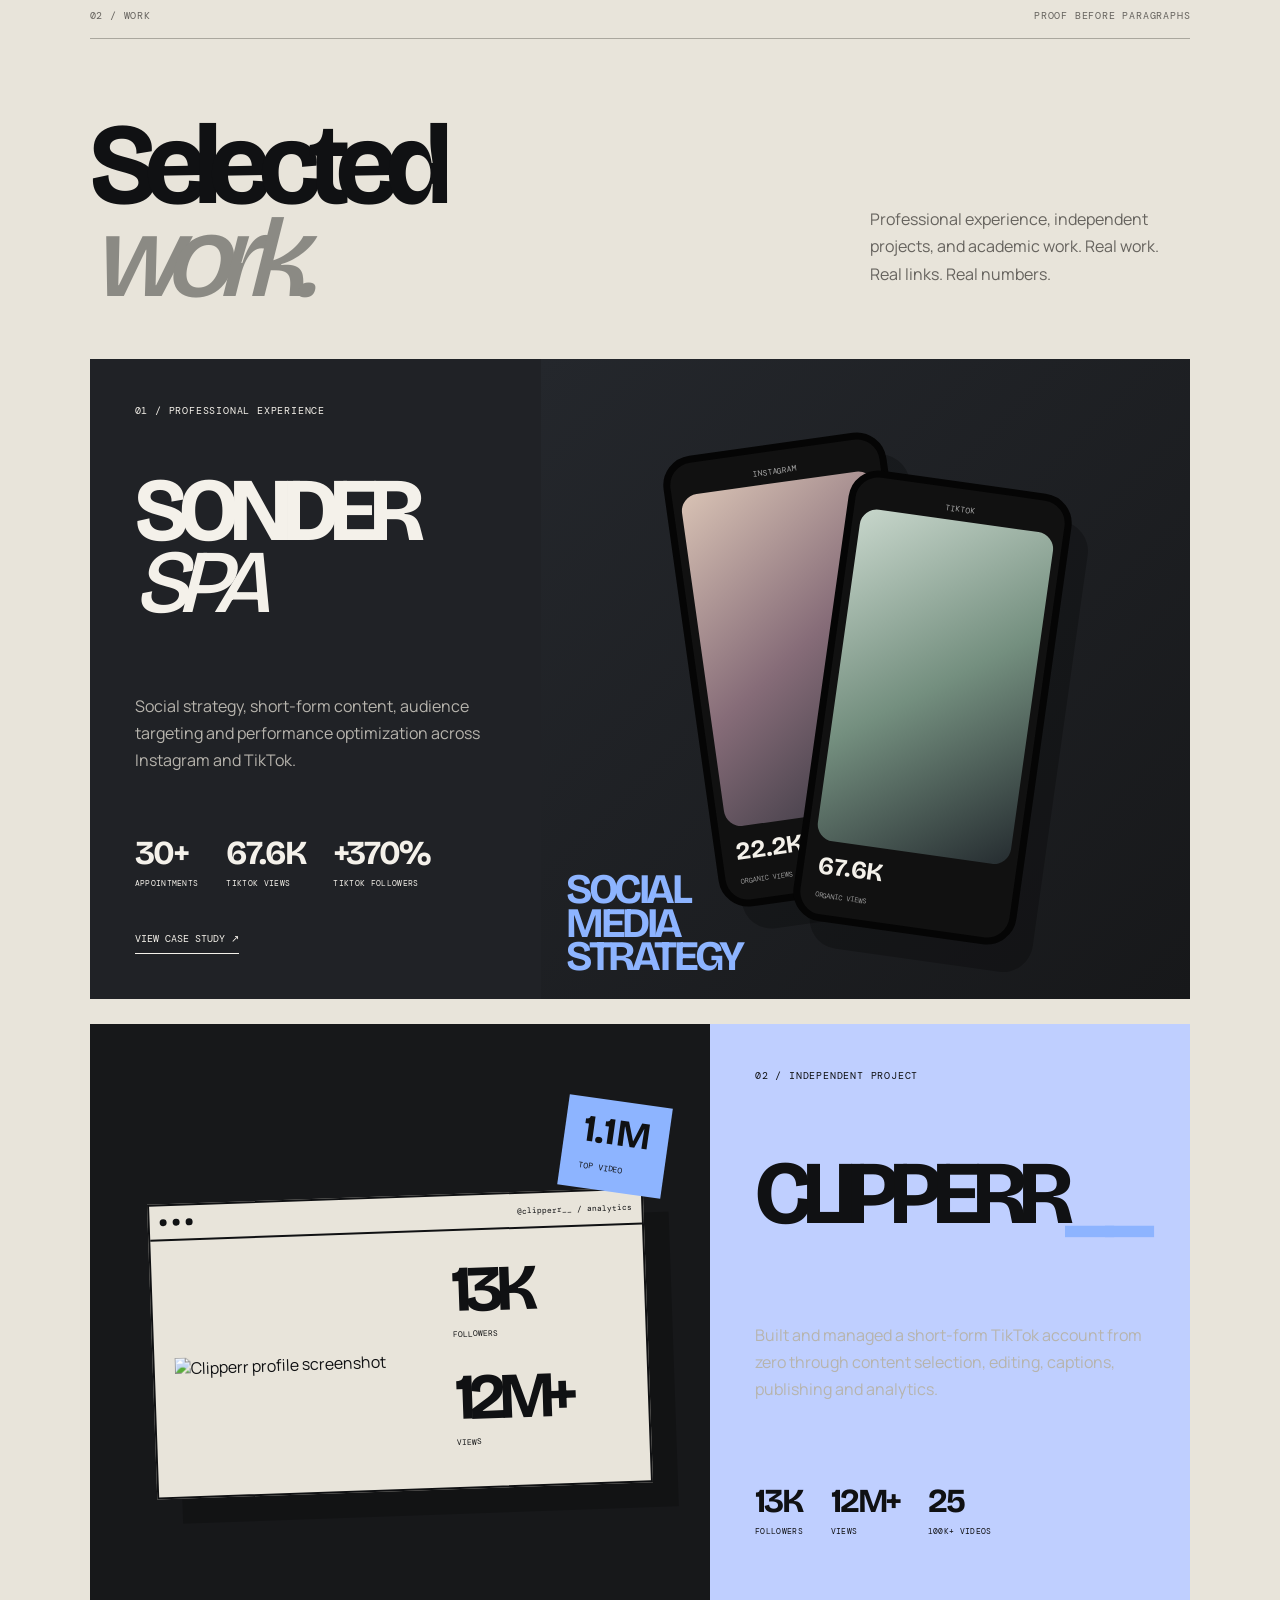
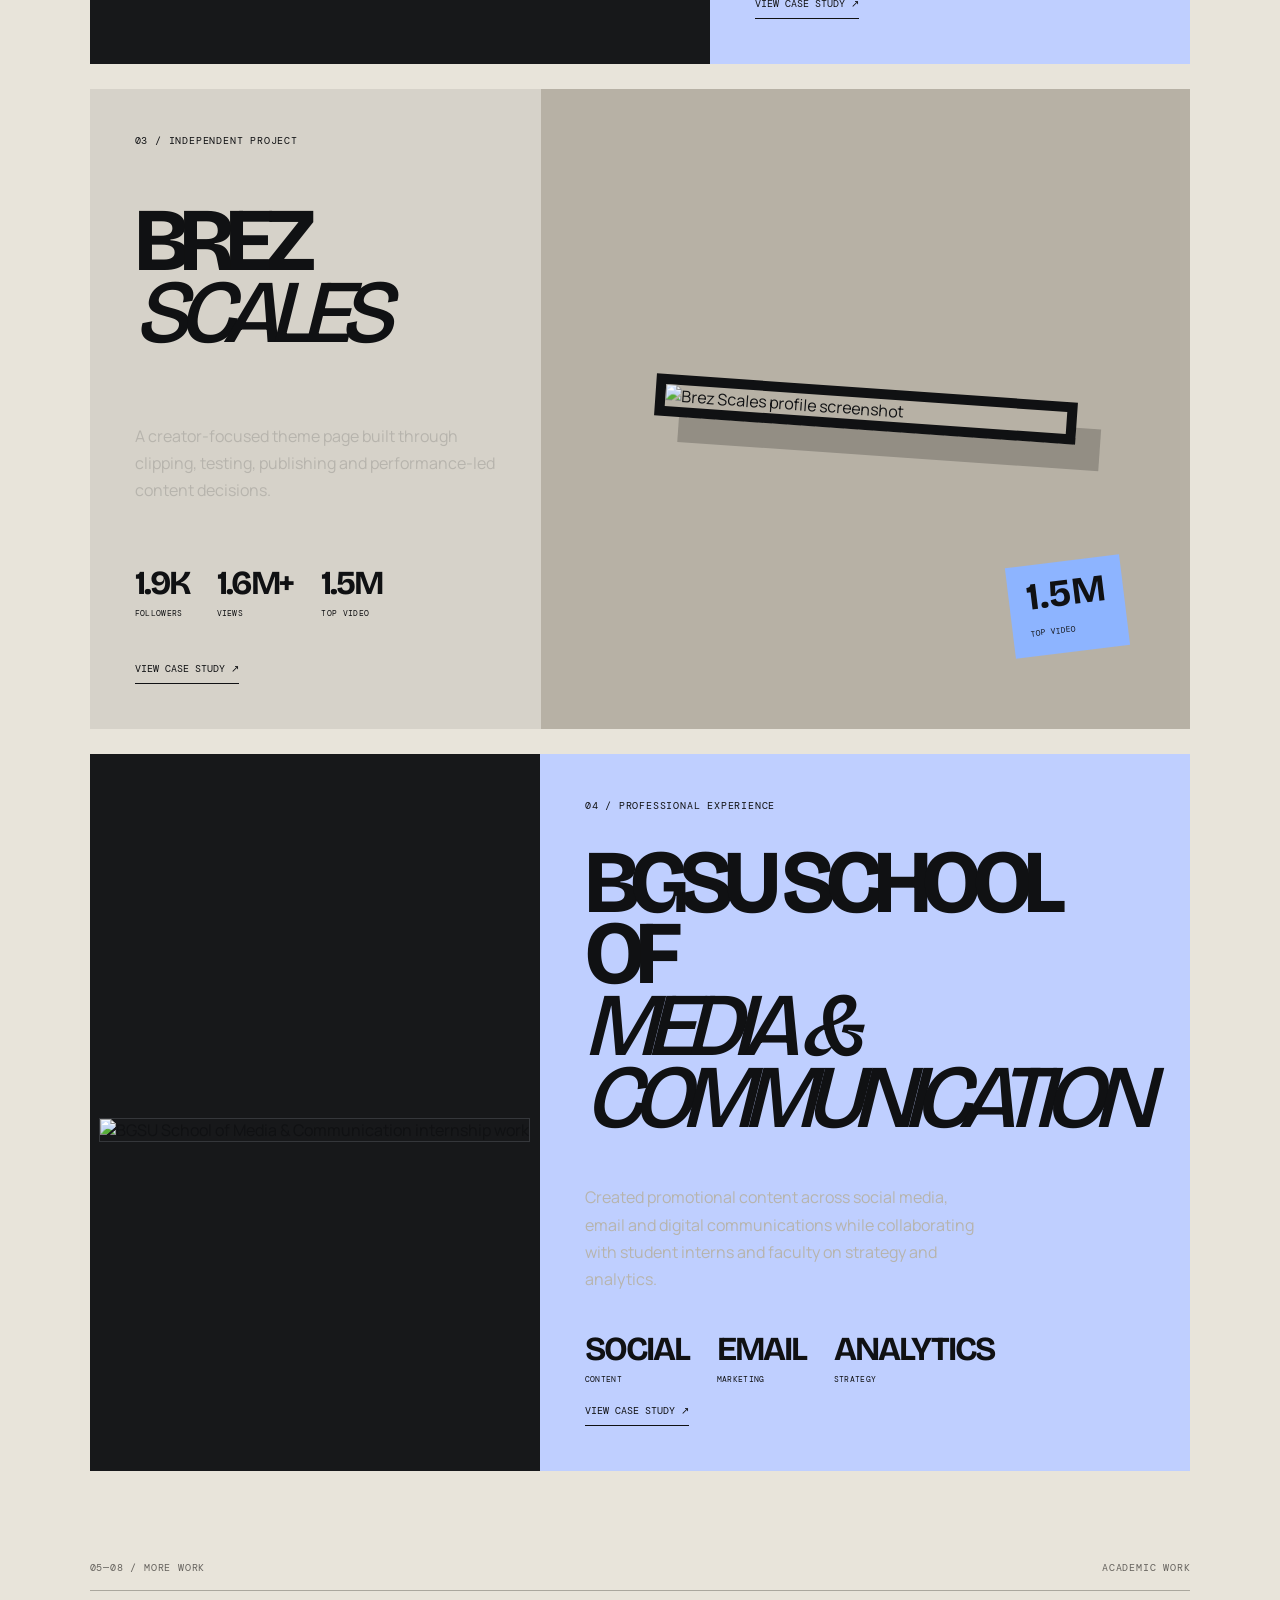
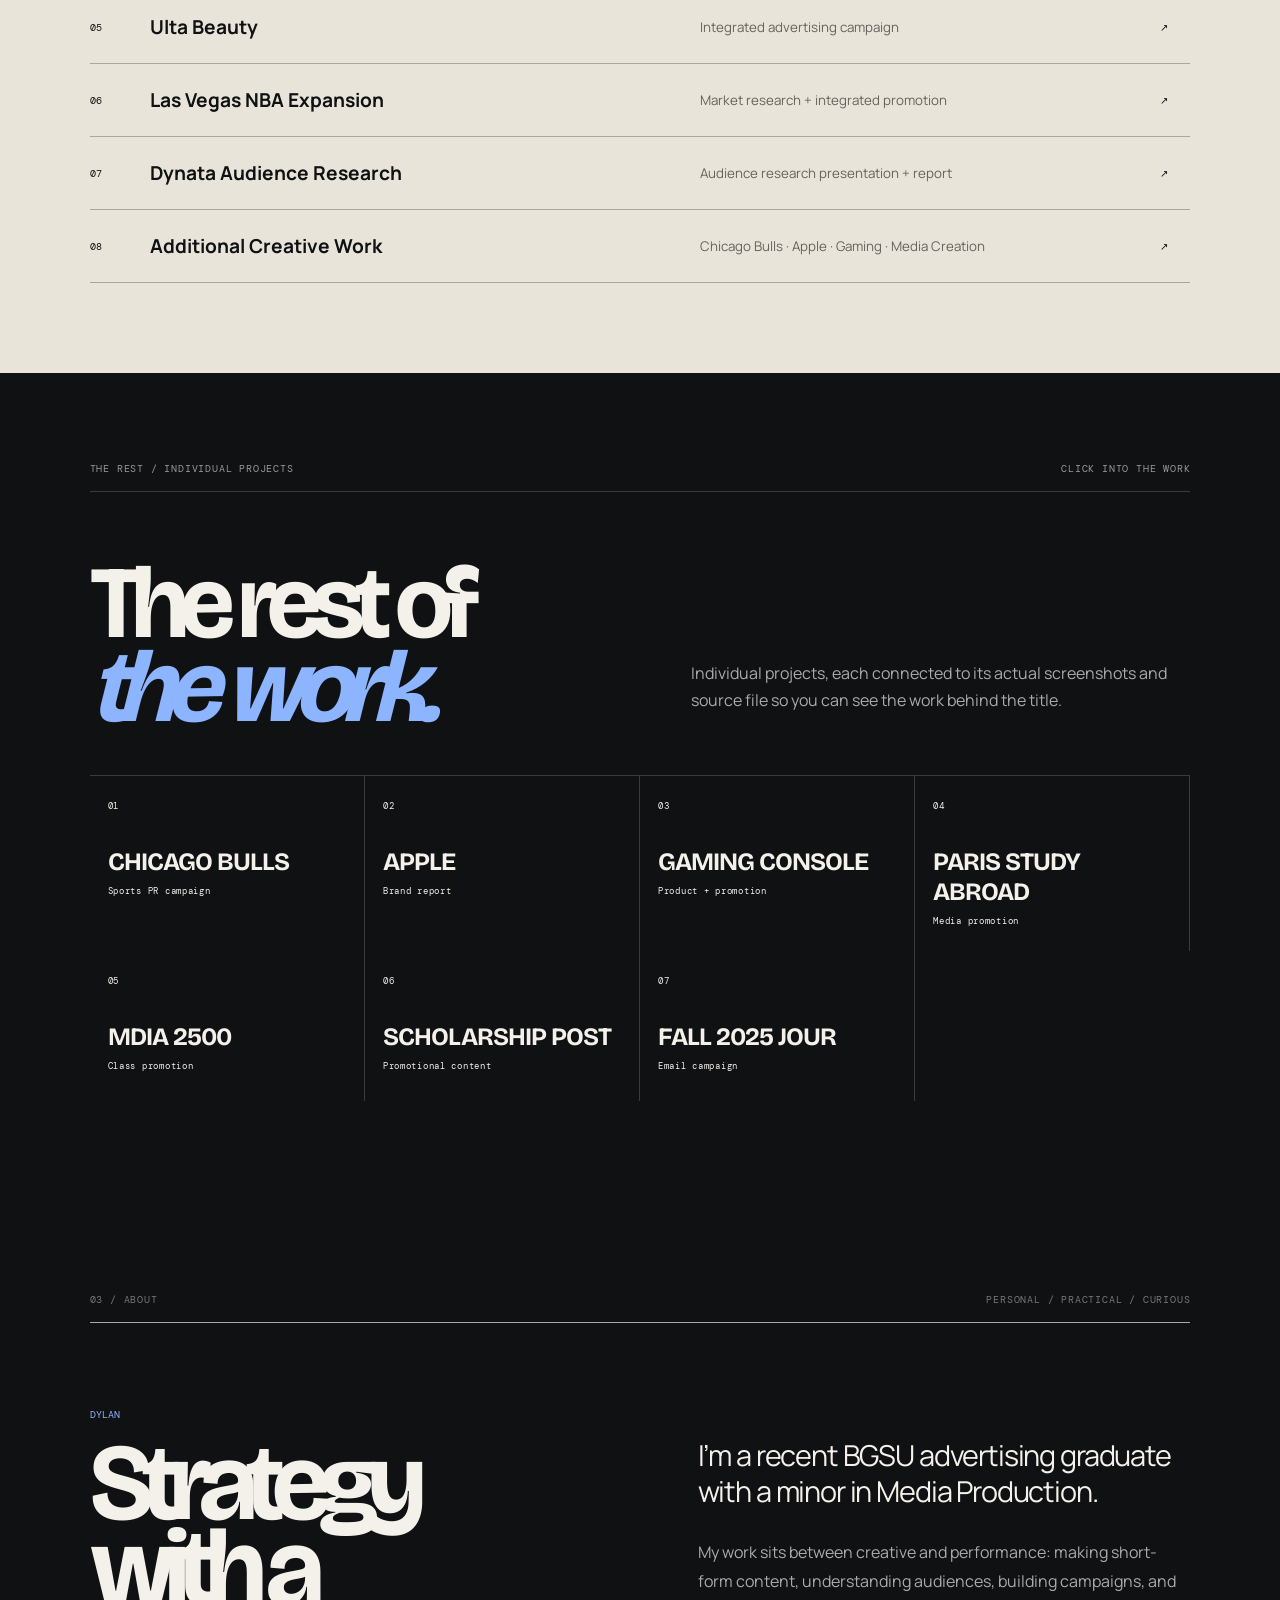
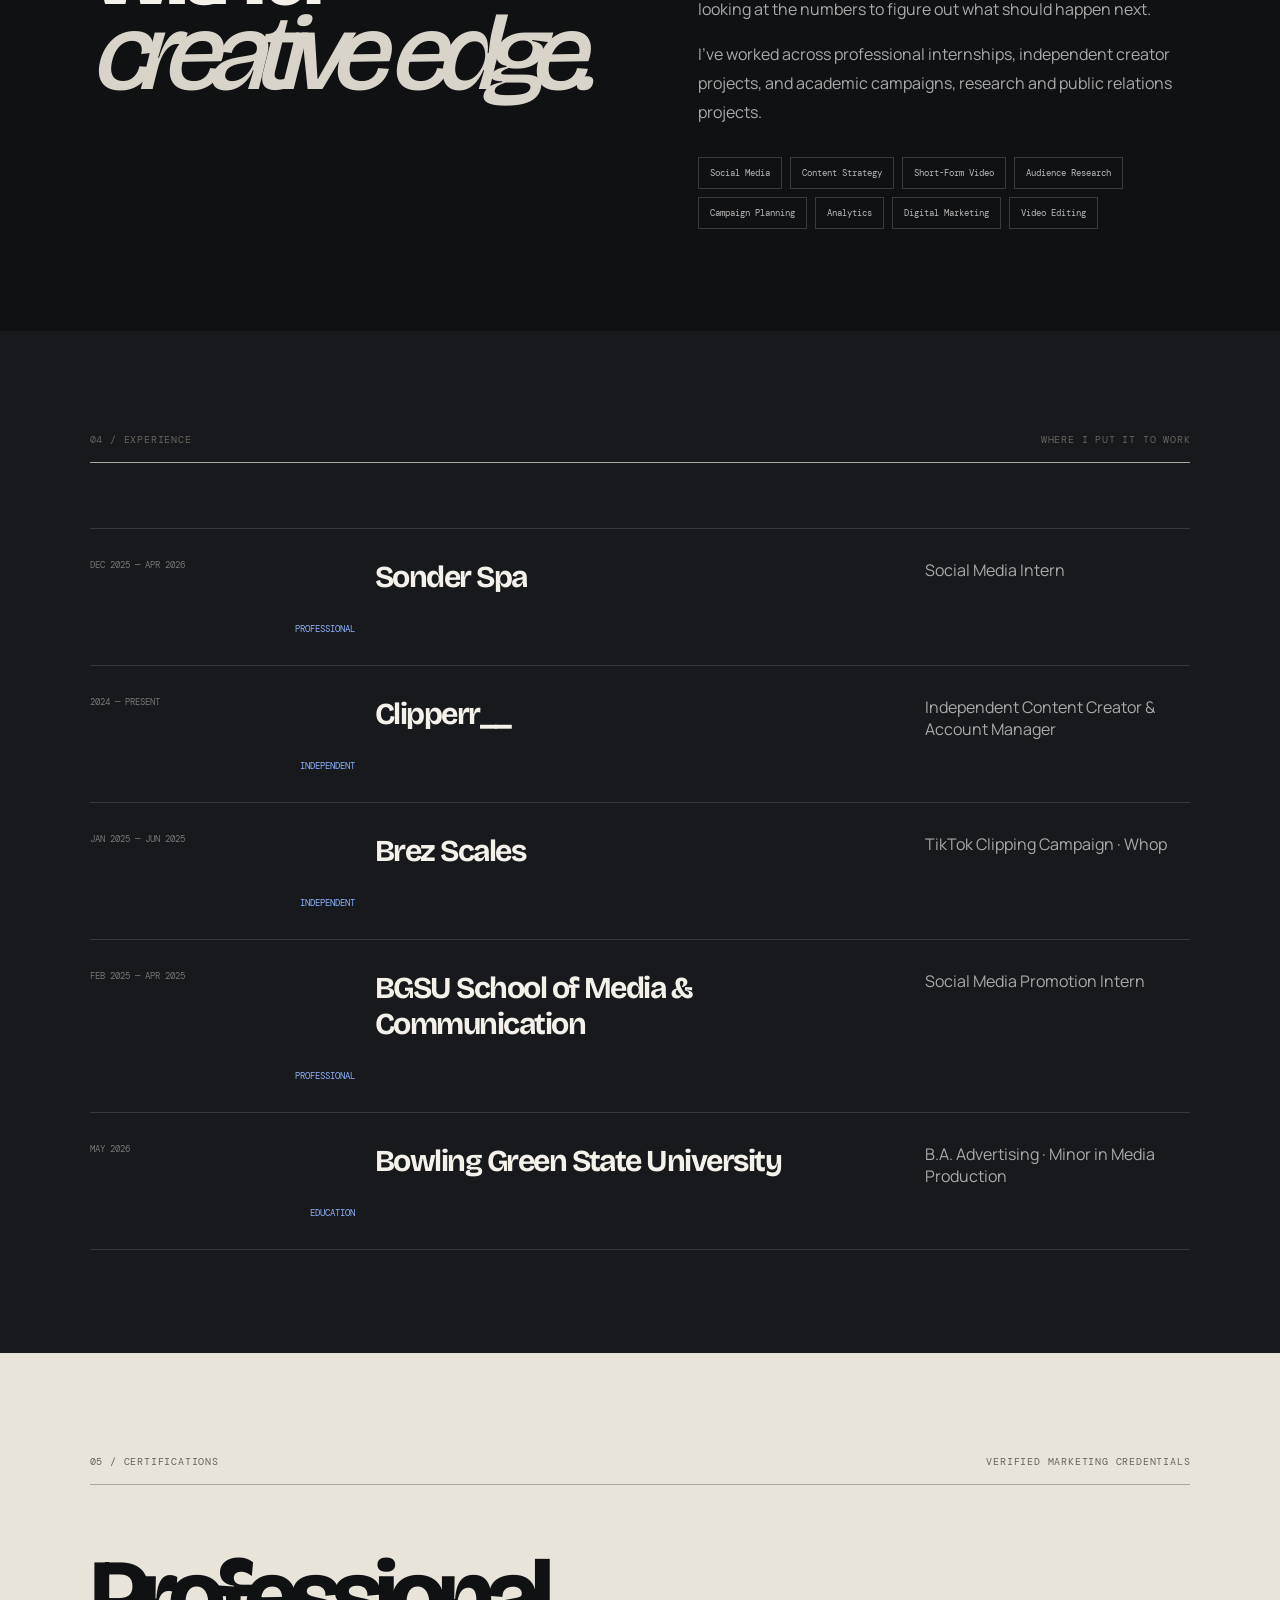
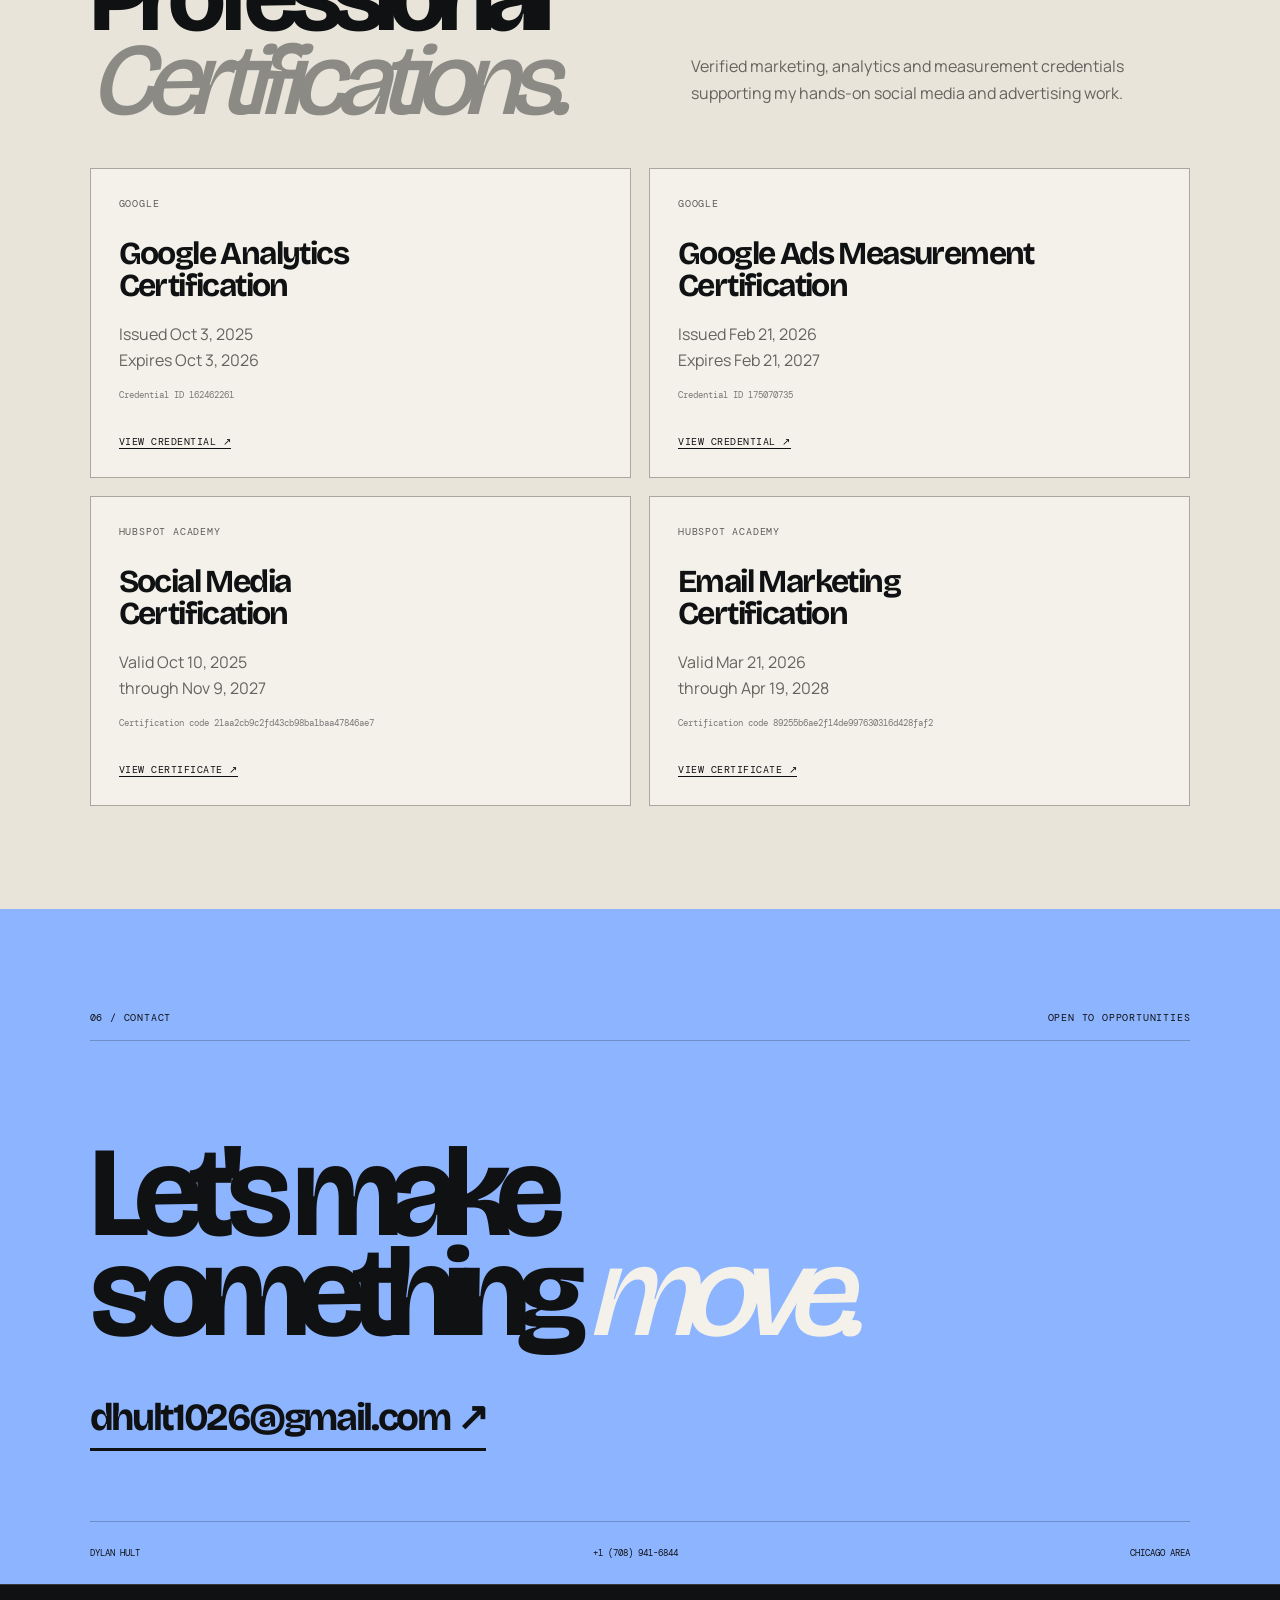
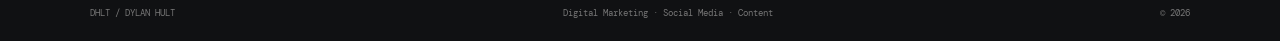
==== commit cb98fc77: "Update certification section and HubSpot links" ====
--- a/index.html
+++ b/index.html
@@ -78,7 +78,7 @@
 
 <section id="certifications" class="certifications">
   <div class="section-line"><span>05 / CERTIFICATIONS</span><span>VERIFIED MARKETING CREDENTIALS</span></div>
-  <div class="cert-head"><h2>Certified.<br><em>Still building.</em></h2><p>Marketing, analytics and measurement credentials supporting my hands-on social media and advertising work.</p></div>
+  <div class="cert-head"><h2>Professional<br><em>Certifications.</em></h2><p>Verified marketing, analytics and measurement credentials supporting my hands-on social media and advertising work.</p></div>
   <div class="cert-grid">
     <article class="cert-card">
       <span class="cert-issuer">GOOGLE</span>
@@ -99,14 +99,14 @@
       <h3>Social Media<br>Certification</h3>
       <p>Valid Oct 10, 2025<br>through Nov 9, 2027</p>
       <small>Certification code 21aa2cb9c2fd43cb98ba1baa47846ae7</small>
-      <span class="cert-status">CERTIFICATE ON FILE</span>
+      <a href="hubspot-social.html" target="_blank" rel="noopener">VIEW CERTIFICATE ↗</a>
     </article>
     <article class="cert-card">
       <span class="cert-issuer">HUBSPOT ACADEMY</span>
       <h3>Email Marketing<br>Certification</h3>
       <p>Valid Mar 21, 2026<br>through Apr 19, 2028</p>
       <small>Certification code 89255b6ae2f14de997630316d428faf2</small>
-      <span class="cert-status">CERTIFICATE ON FILE</span>
+      <a href="hubspot-email.html" target="_blank" rel="noopener">VIEW CERTIFICATE ↗</a>
     </article>
   </div>
 </section>
--- a/styles.css
+++ b/styles.css
@@ -20,4 +20,21 @@
 .academic-strip b{display:block;font:700 25px "Bricolage Grotesque";margin:35px 0 8px;letter-spacing:-.04em}
 @media(max-width:800px){
 .hero-visual{min-height:auto;display:block}.floating-proof{position:relative;left:auto;bottom:auto;margin:-45px 15px 30px auto}.proof-note{grid-template-columns:1fr}.academic-intro{grid-template-columns:1fr}.academic-strip{grid-template-columns:1fr 1fr}
-}+}
+
+.certifications{background:#e8e4da;color:#101113;padding:8vw 7vw}
+.certifications .section-line{color:#66635e;border-color:#aaa79e}
+.cert-head{display:grid;grid-template-columns:1fr 1fr;gap:8vw;align-items:end;margin:70px 0 45px}
+.cert-head h2{font:700 clamp(4rem,8vw,8rem)/.82 "Bricolage Grotesque";letter-spacing:-.09em;margin:0}
+.cert-head h2 em{font-style:italic;font-weight:500;color:#8b8a84}
+.cert-head p{color:#66635e;line-height:1.7;max-width:500px}
+.cert-grid{display:grid;grid-template-columns:repeat(2,1fr);gap:18px}
+.cert-card{border:1px solid #aaa79e;padding:28px;min-height:310px;display:flex;flex-direction:column;background:#f4f1ea}
+.cert-issuer{font:10px "DM Mono";letter-spacing:.08em;color:#5e5c57}
+.cert-card h3{font:700 2rem/1 "Bricolage Grotesque";letter-spacing:-.05em;margin:28px 0 20px}
+.cert-card p{color:#66635e;line-height:1.6;margin:0 0 16px}
+.cert-card small{font:9px/1.5 "DM Mono";color:#777;word-break:break-word}
+.cert-card a,.cert-status{margin-top:auto;padding-top:28px;font:10px "DM Mono";letter-spacing:.05em;text-transform:uppercase}
+.cert-card a{color:#101113;border-bottom:1px solid #101113;width:max-content}
+.cert-status{color:#777}
+@media(max-width:800px){.certifications{padding:15vw 6vw}.cert-head{grid-template-columns:1fr;margin:55px 0 35px}.cert-grid{grid-template-columns:1fr}.cert-card{min-height:280px}}
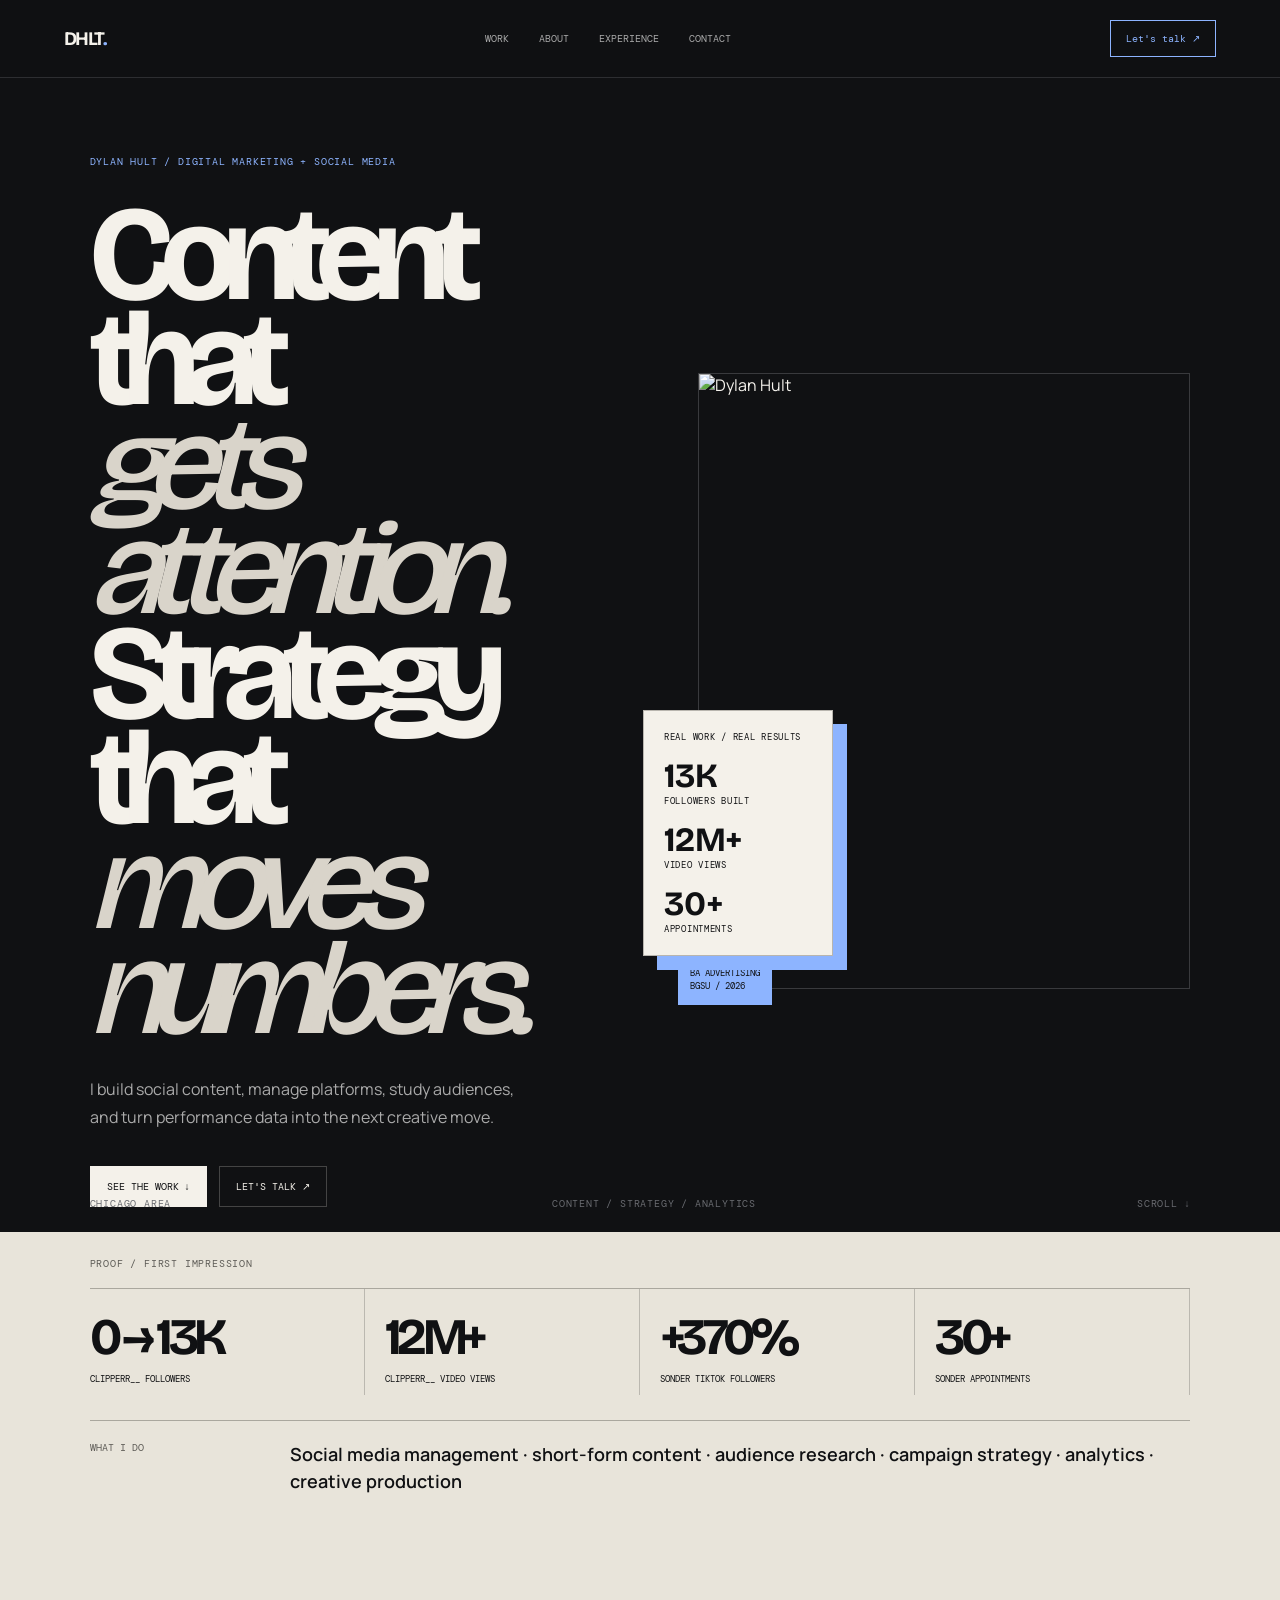
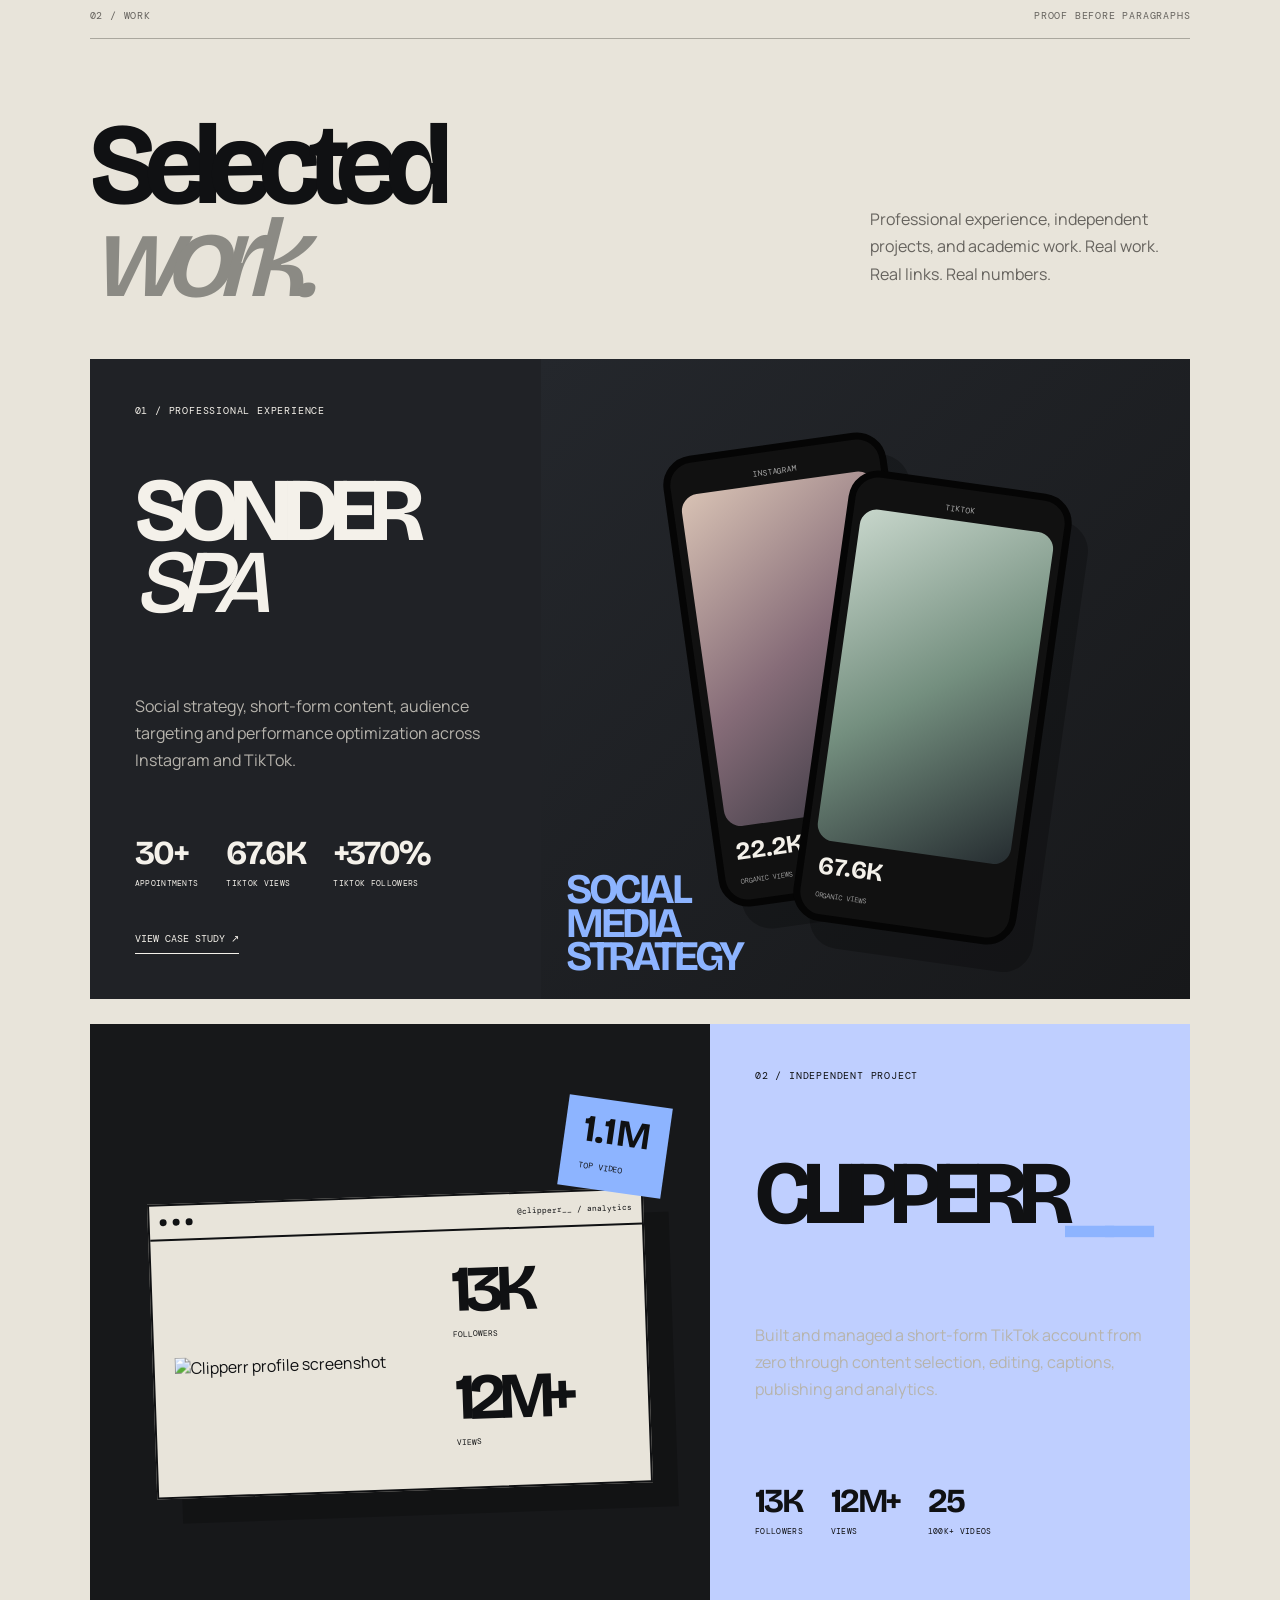
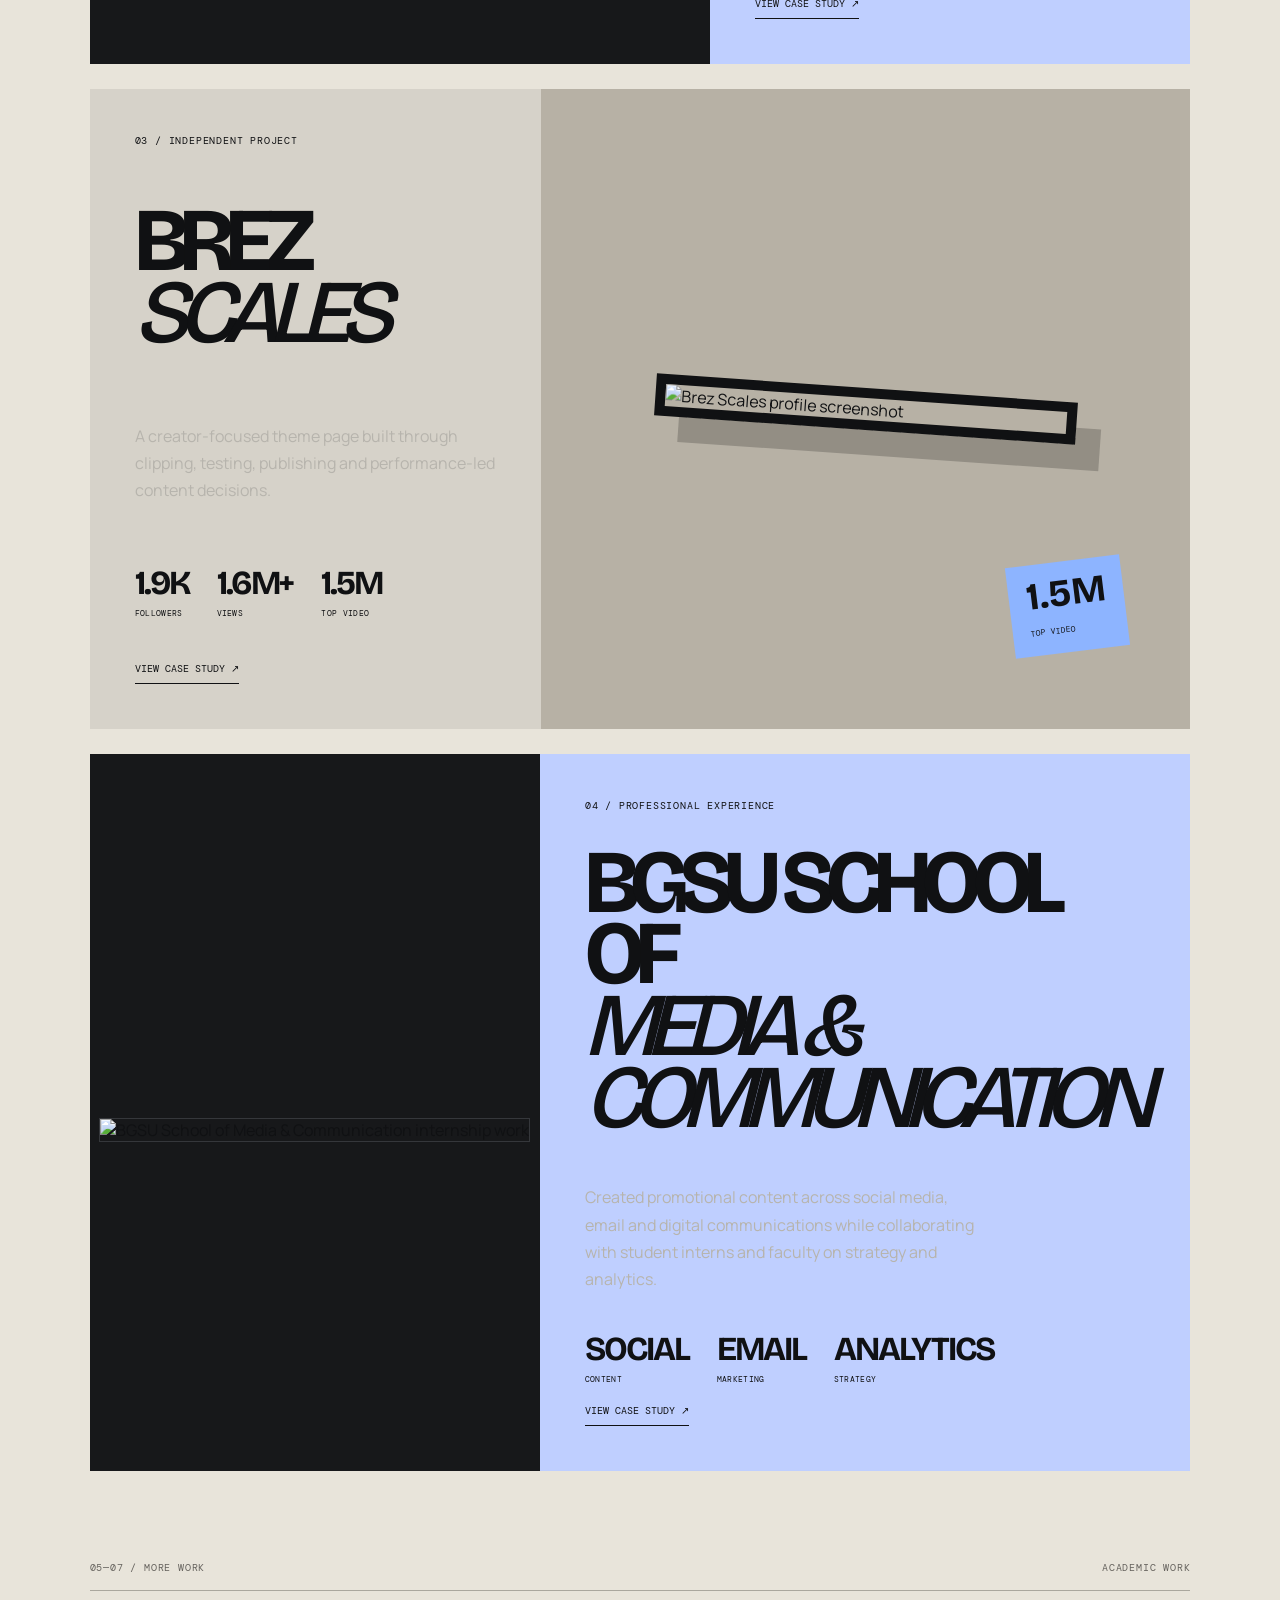
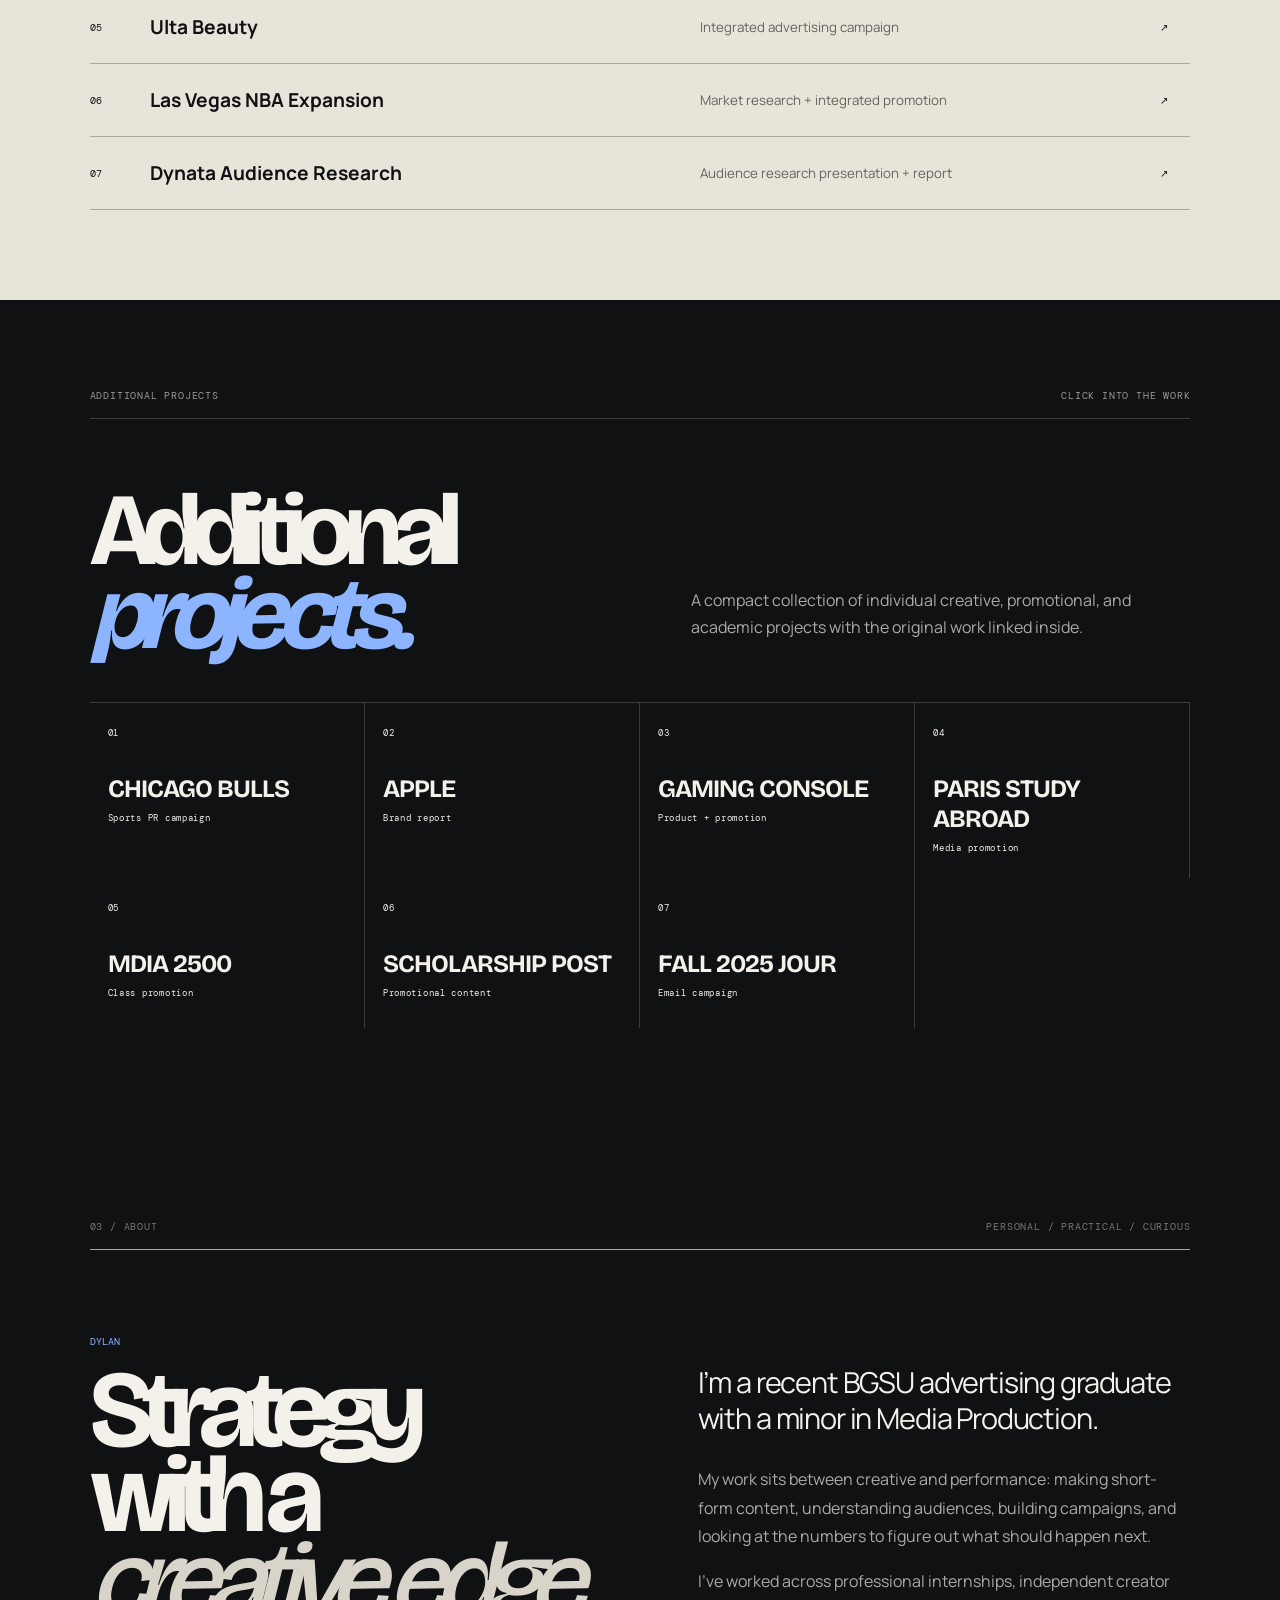
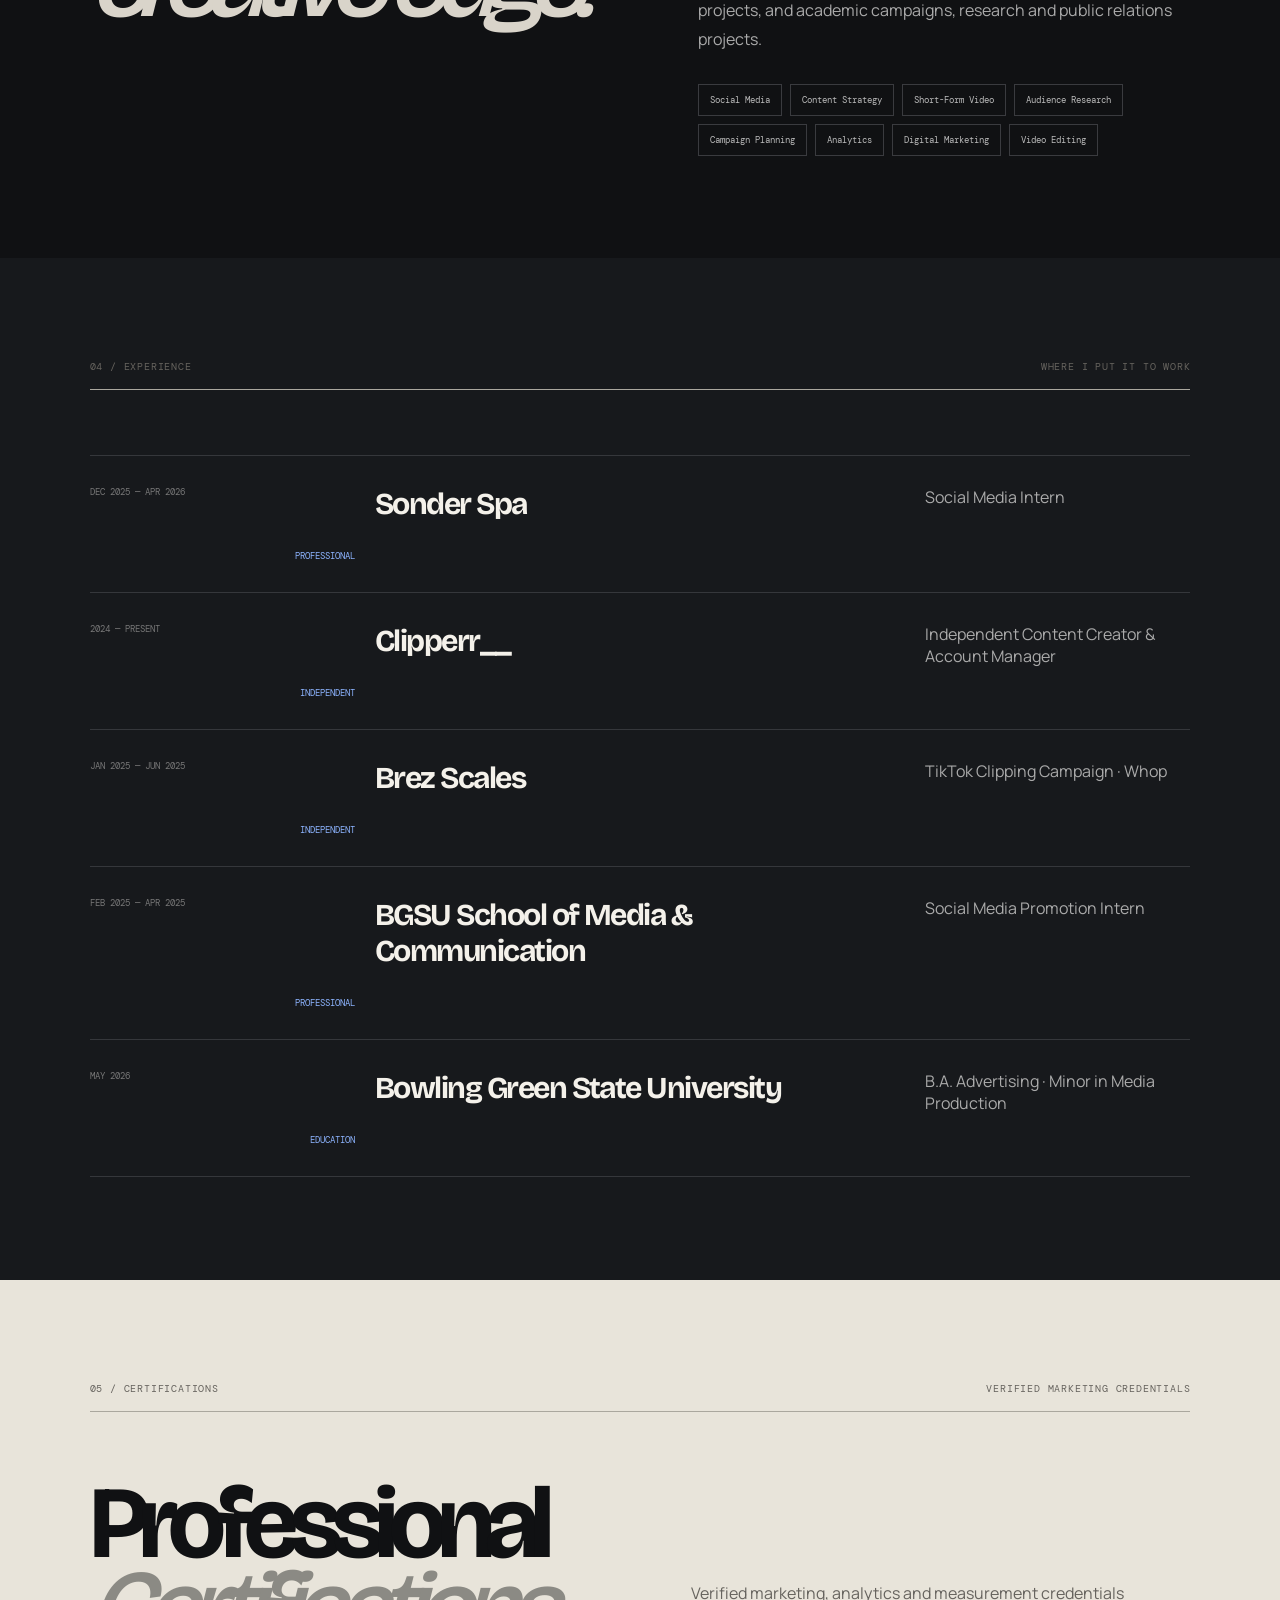
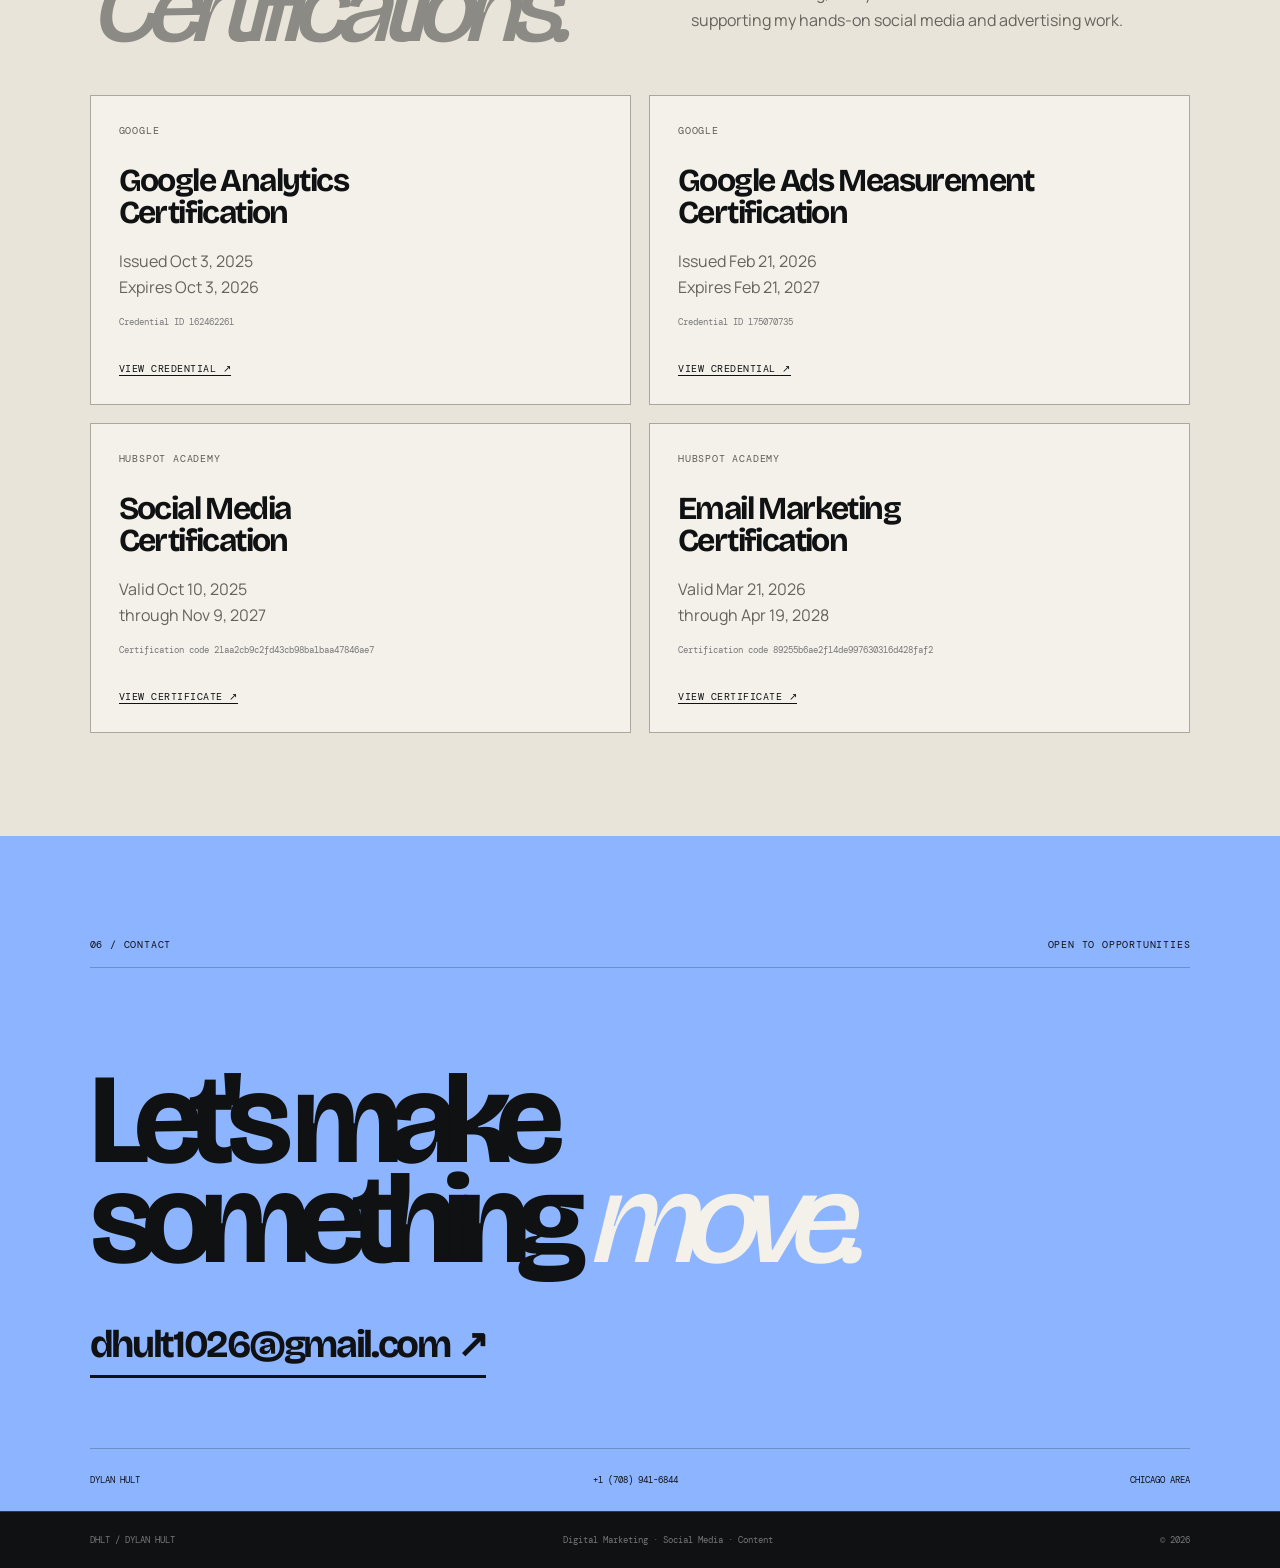
==== commit 2186f43f: "Remove duplicate creative work row and refine additional projects section" ====
--- a/index.html
+++ b/index.html
@@ -45,17 +45,16 @@
 <article class="hero-project clip"><div class="visual clip-visual"><img class="bgsu-shot" src="https://static.wixstatic.com/media/a8d4fc_146524c30319464aa391e2803bcbfb92~mv2.jpg/v1/fill/w_305%2Ch_306%2Cal_c%2Clg_1%2Cq_80%2Cenc_avif%2Cquality_auto/Screen%20Shot%202026-08-05%20at%2010_edited.jpg" alt="BGSU School of Media & Communication internship work"></div><div class="project-text"><span>04 / PROFESSIONAL EXPERIENCE</span><h3>BGSU SCHOOL OF<br><em>MEDIA &amp; COMMUNICATION</em></h3><p>Created promotional content across social media, email and digital communications while collaborating with student interns and faculty on strategy and analytics.</p><div class="stats"><b>SOCIAL<small>CONTENT</small></b><b>EMAIL<small>MARKETING</small></b><b>ANALYTICS<small>STRATEGY</small></b></div><a href="#bgsu">View case study ↗</a></div></article>
 
 <div class="more">
-<div class="section-line"><span>05—08 / MORE WORK</span><span>ACADEMIC WORK</span></div>
+<div class="section-line"><span>05—07 / MORE WORK</span><span>ACADEMIC WORK</span></div>
 <a href="#ulta"><span>05</span><b>Ulta Beauty</b><small>Integrated advertising campaign</small><i>↗</i></a>
 <a href="#nba"><span>06</span><b>Las Vegas NBA Expansion</b><small>Market research + integrated promotion</small><i>↗</i></a>
 <a href="#research"><span>07</span><b>Dynata Audience Research</b><small>Audience research presentation + report</small><i>↗</i></a>
-<a href="#other"><span>08</span><b>Additional Creative Work</b><small>Chicago Bulls · Apple · Gaming · Media Creation</small><i>↗</i></a>
 </div>
 </section>
 
 <section class="academic-preview">
-<div class="section-line"><span>THE REST / INDIVIDUAL PROJECTS</span><span>CLICK INTO THE WORK</span></div>
-<div class="academic-intro"><h2>The rest of<br><em>the work.</em></h2><p>Individual projects, each connected to its actual screenshots and source file so you can see the work behind the title.</p></div>
+<div class="section-line"><span>ADDITIONAL PROJECTS</span><span>CLICK INTO THE WORK</span></div>
+<div class="academic-intro"><h2>Additional<br><em>projects.</em></h2><p>A compact collection of individual creative, promotional, and academic projects with the original work linked inside.</p></div>
 <div class="academic-strip">
 <a href="#bulls"><span>01</span><b>CHICAGO BULLS</b><small>Sports PR campaign</small></a>
 <a href="#apple"><span>02</span><b>APPLE</b><small>Brand report</small></a>
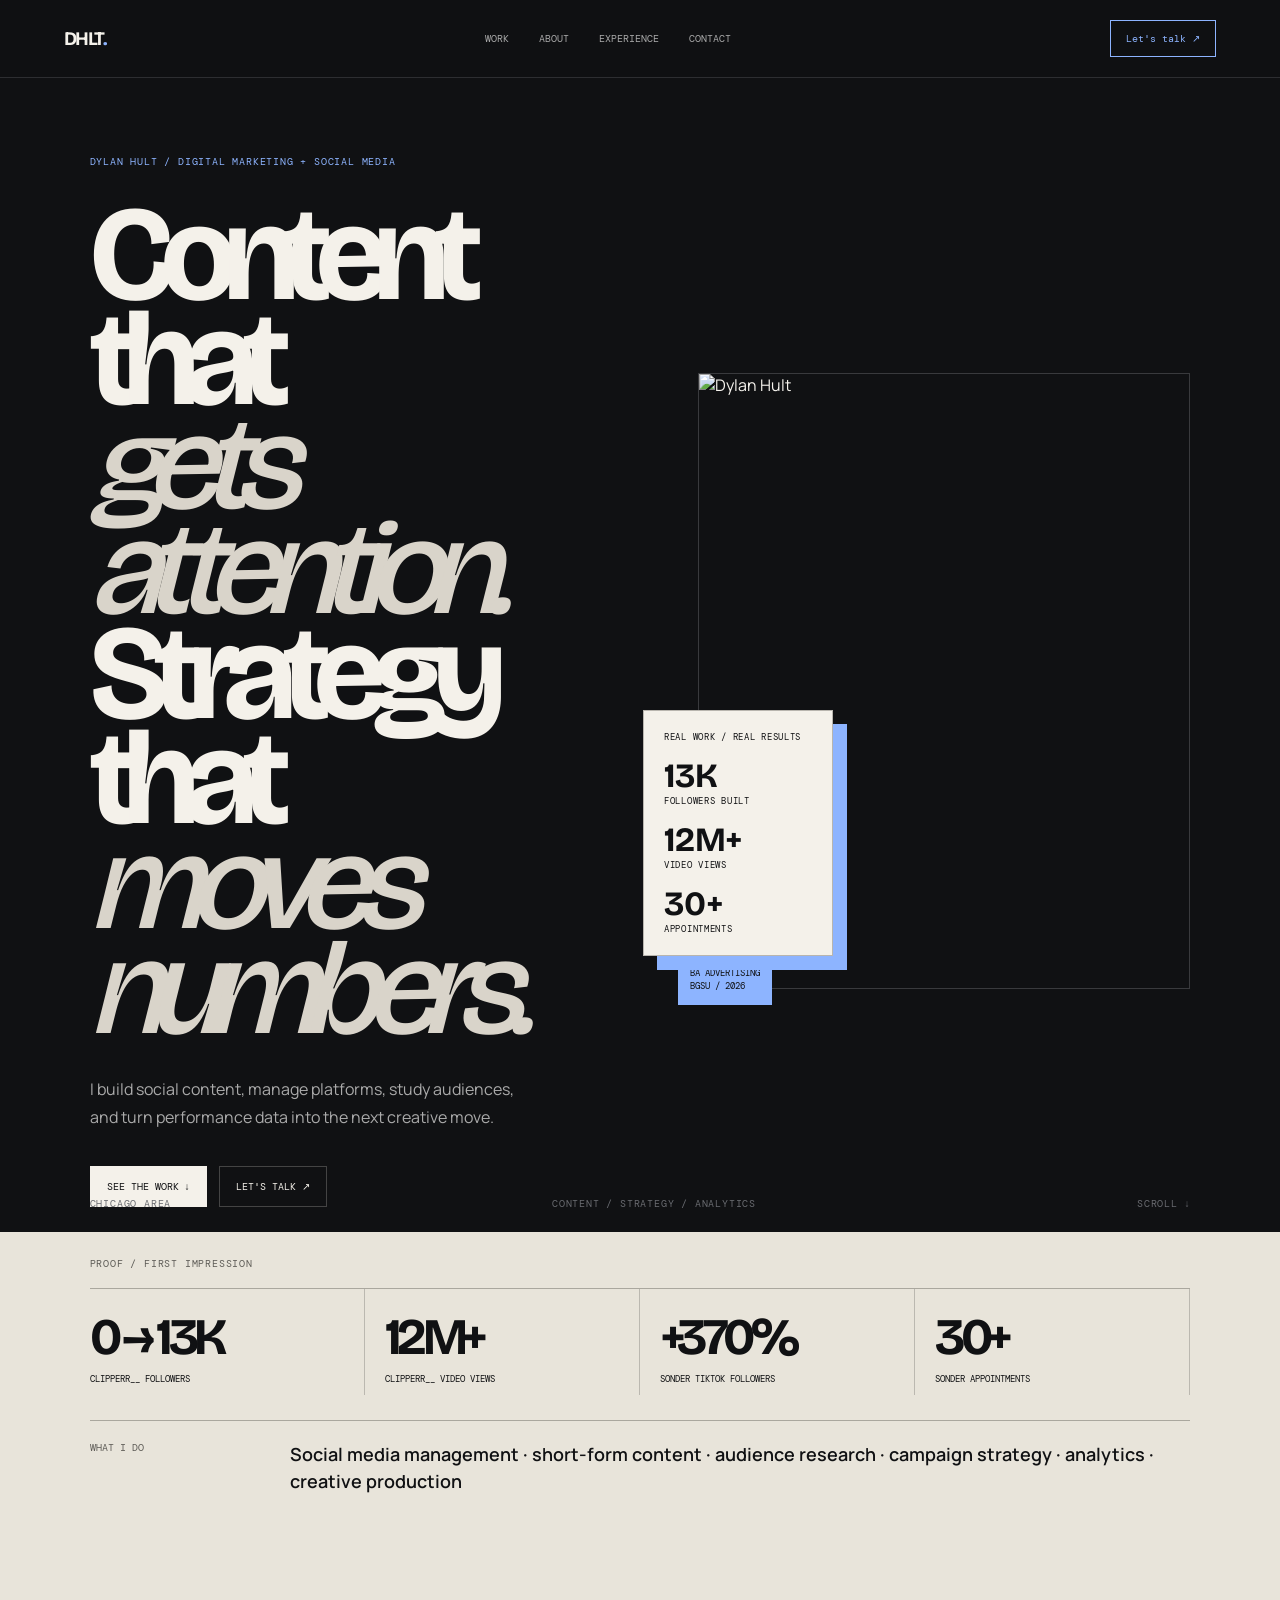
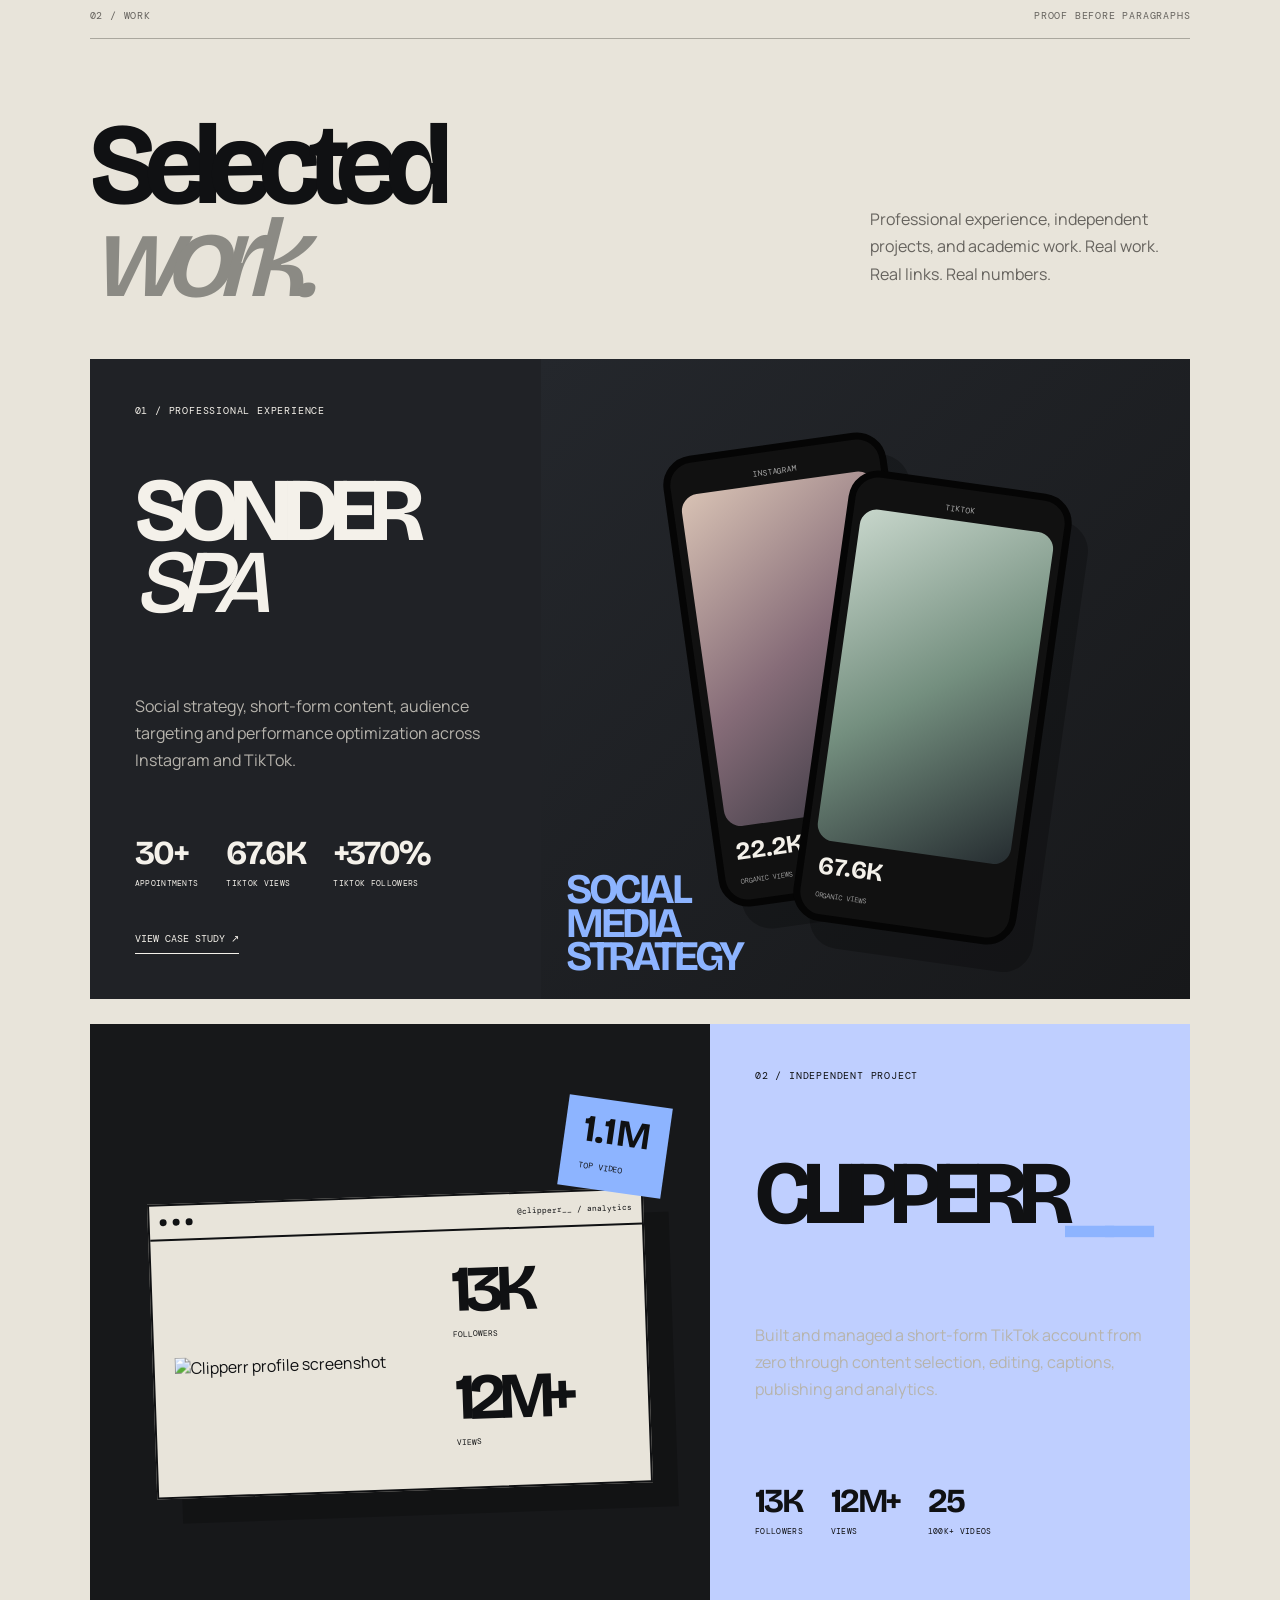
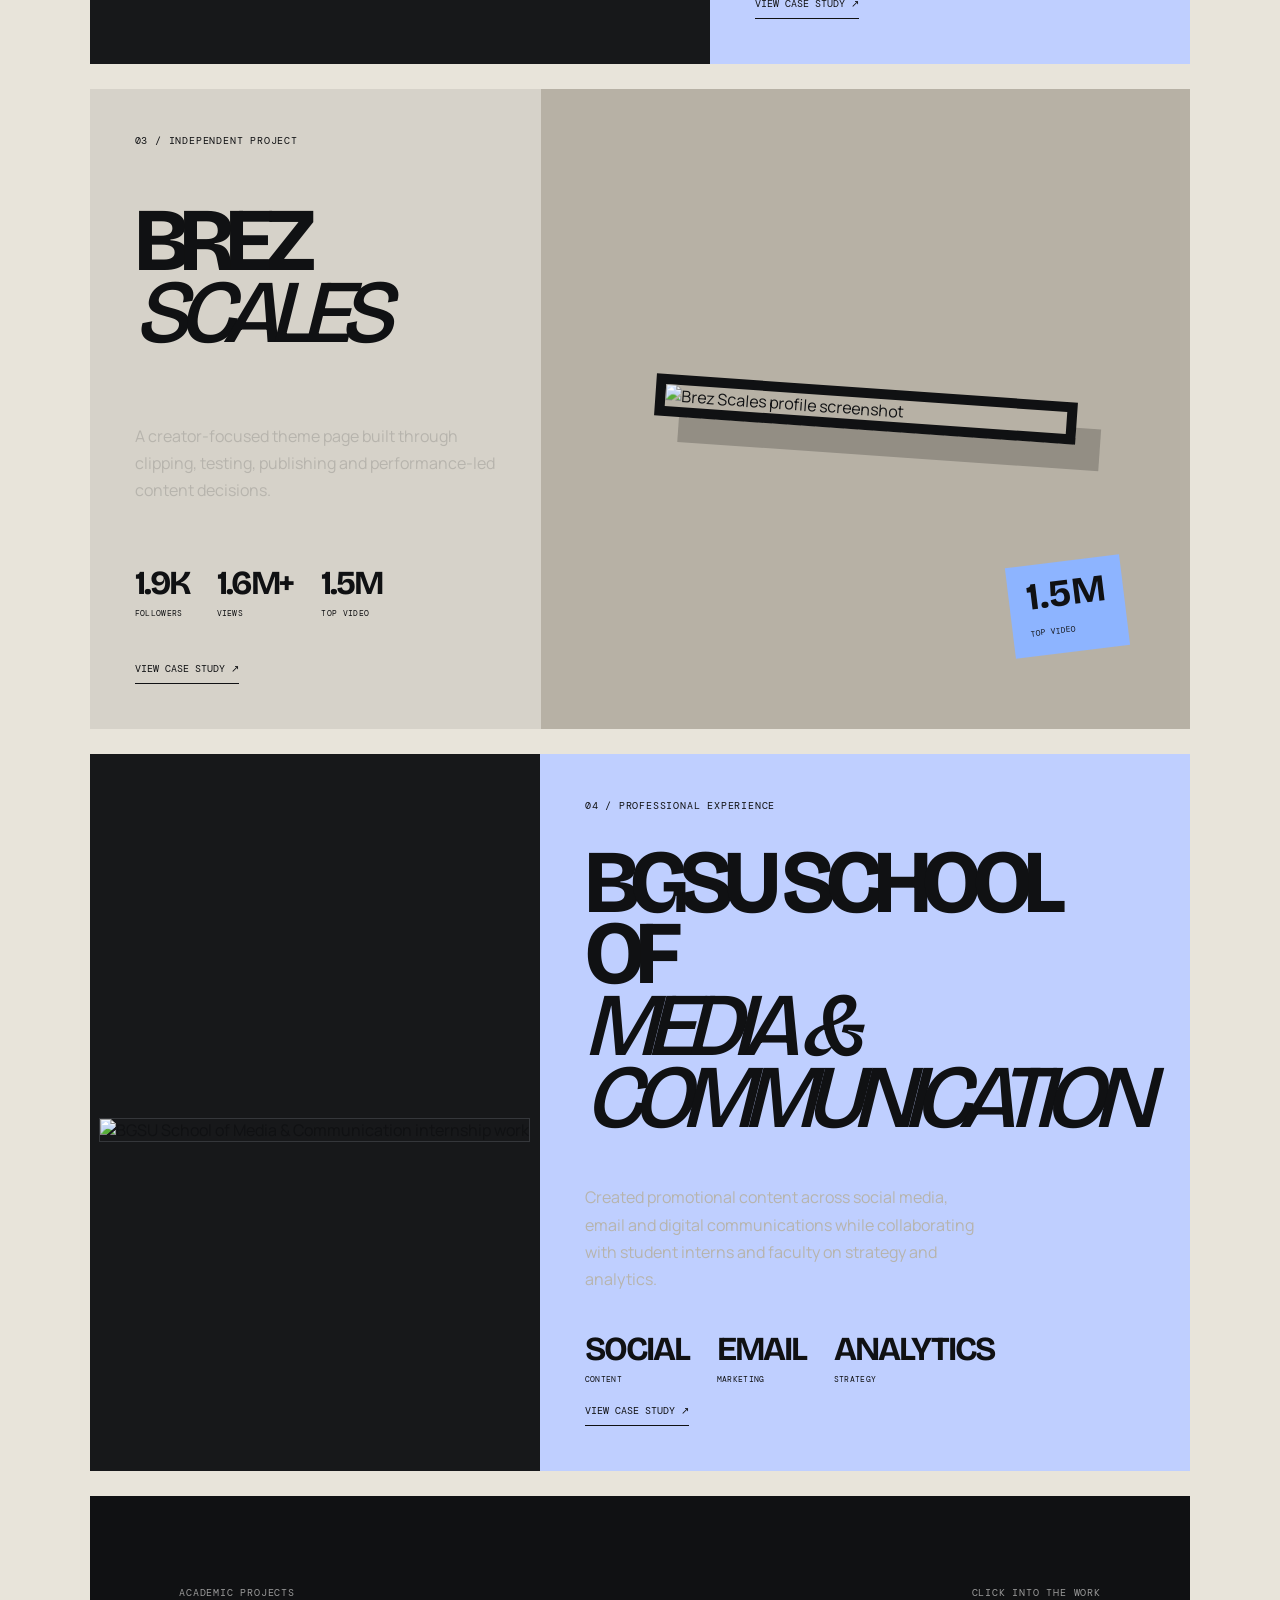
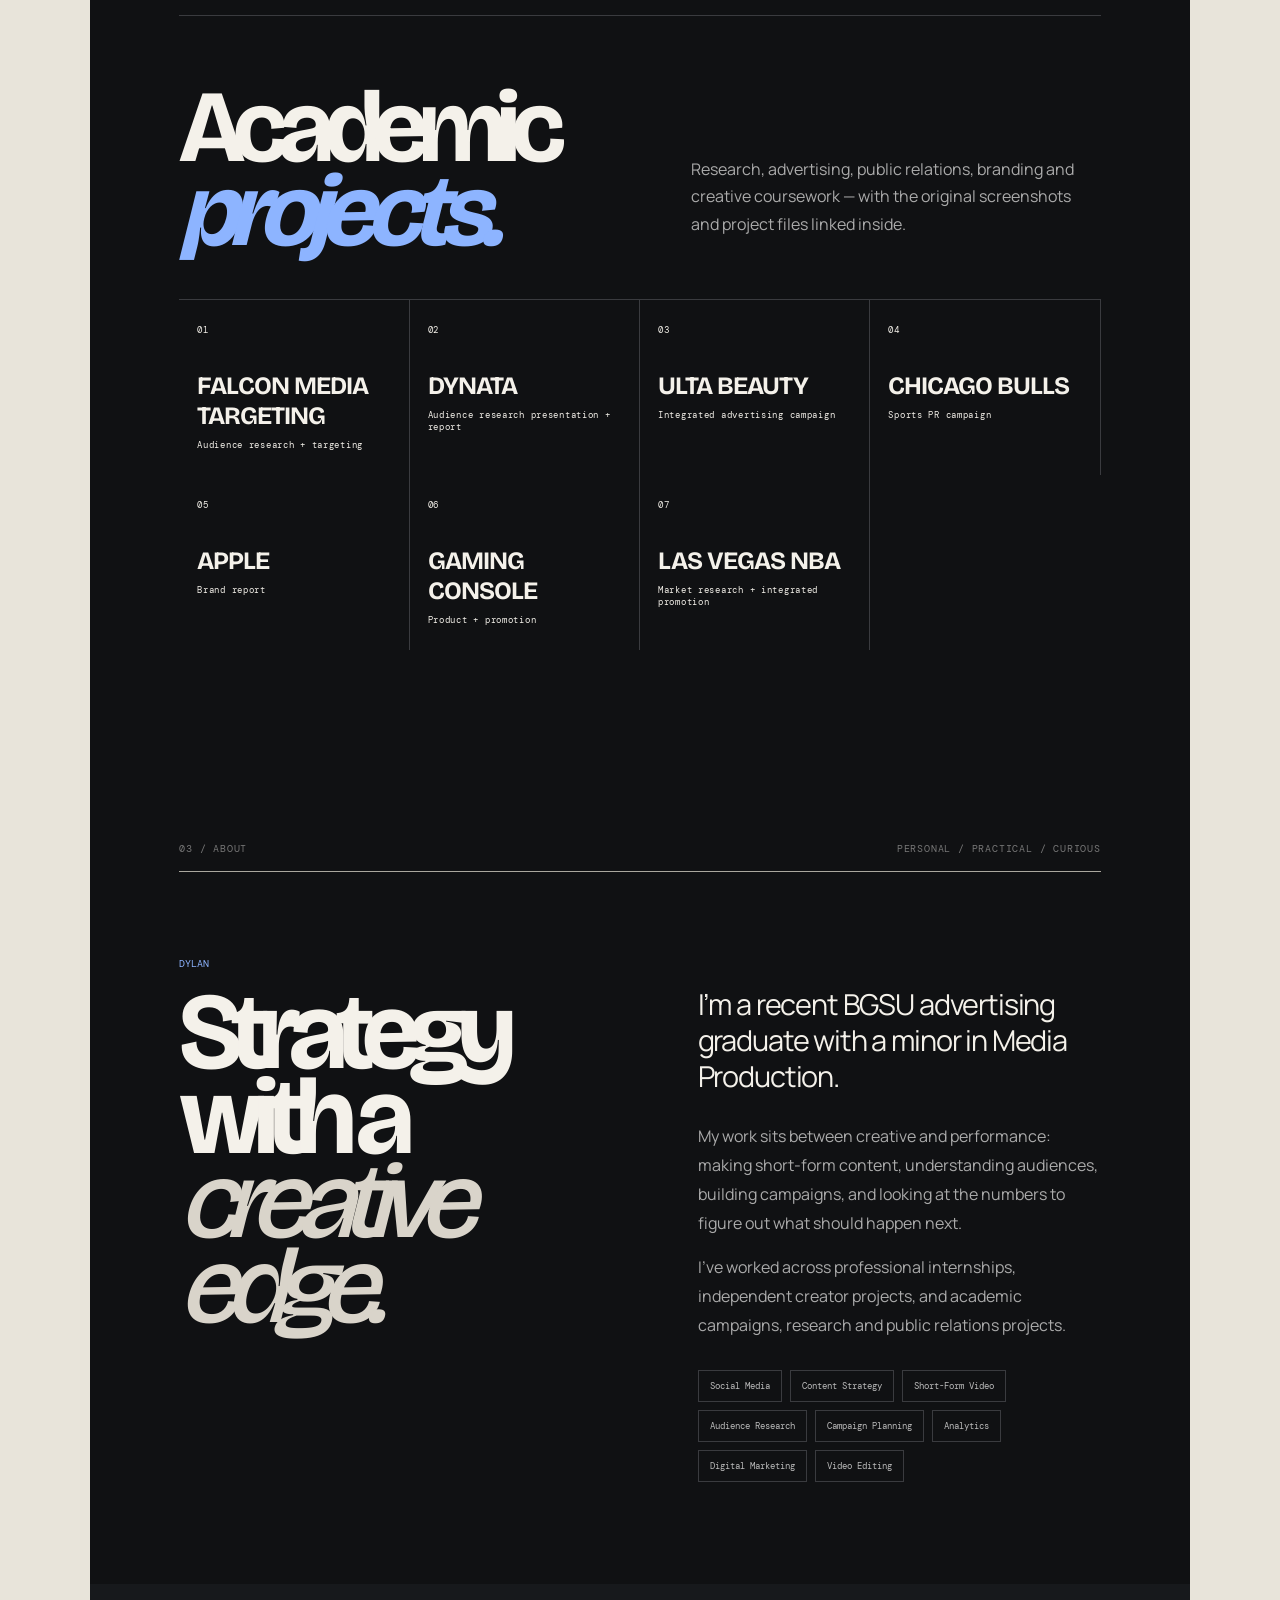
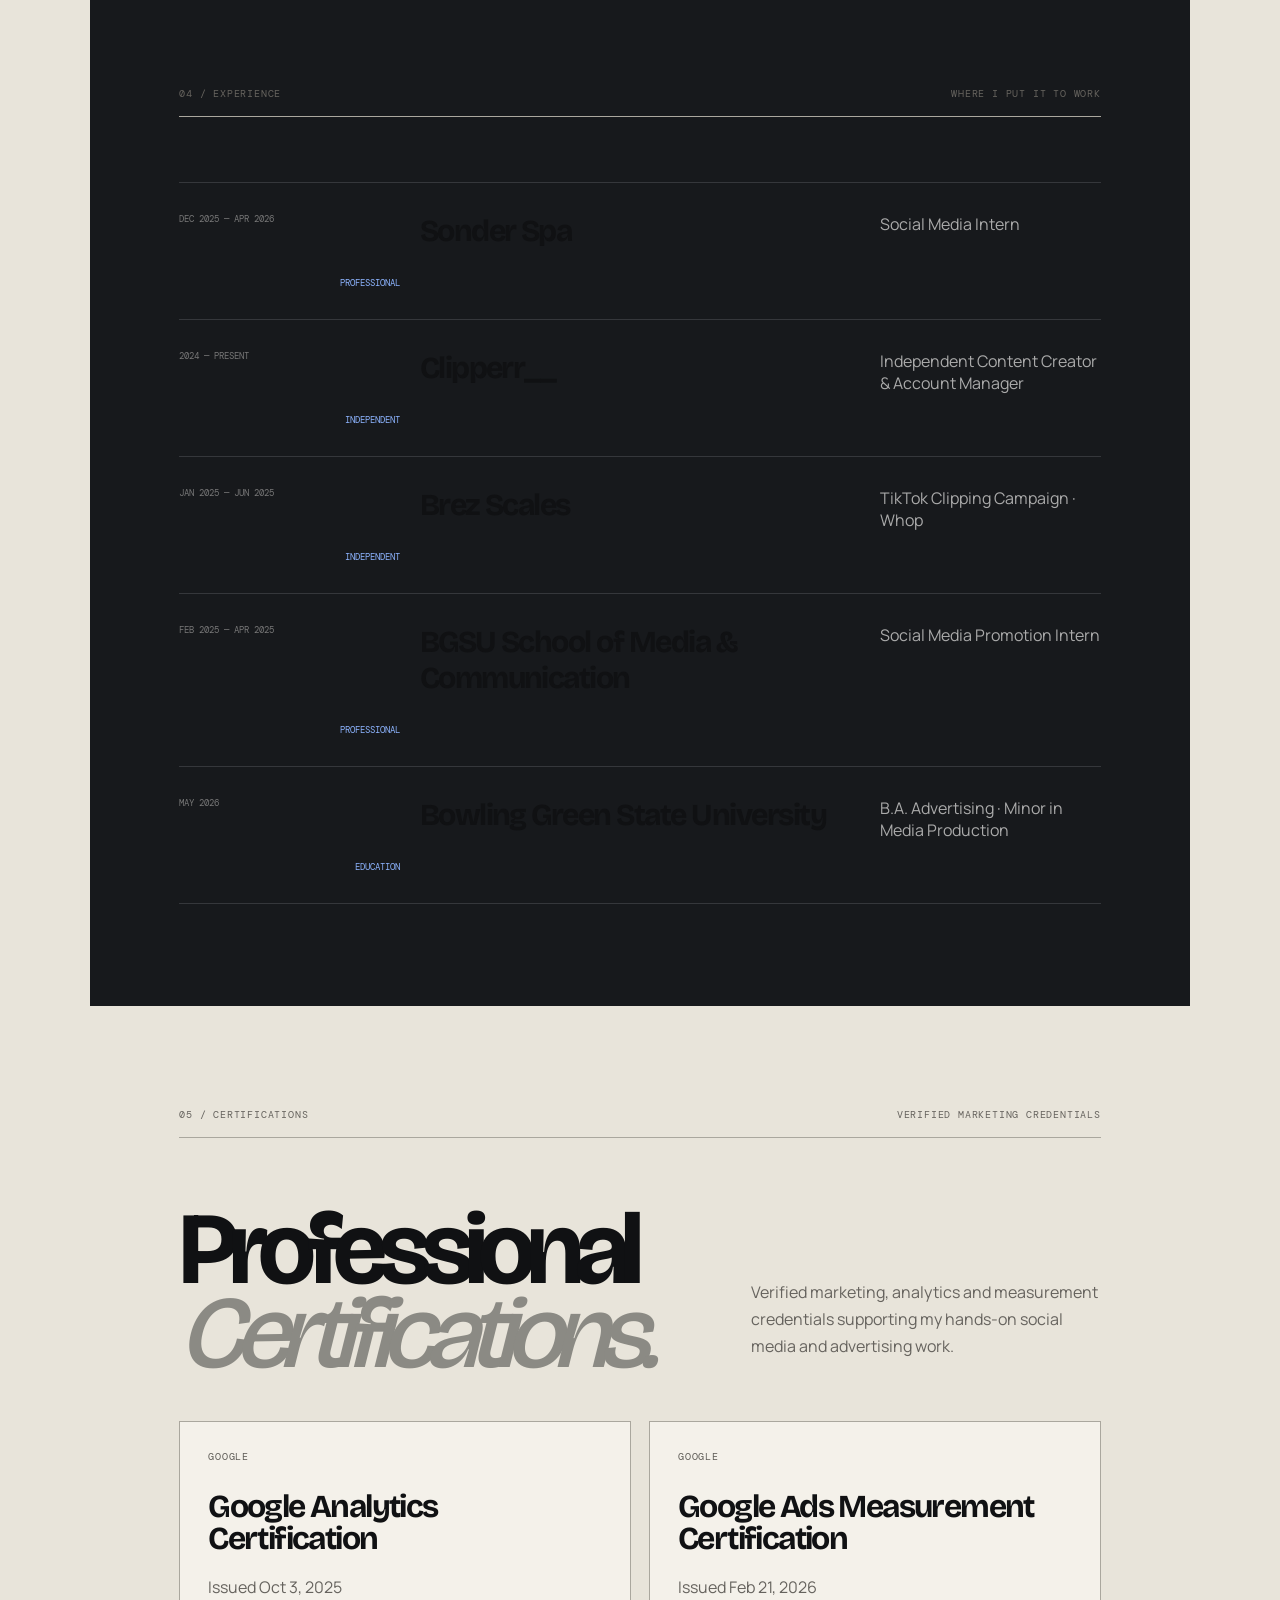
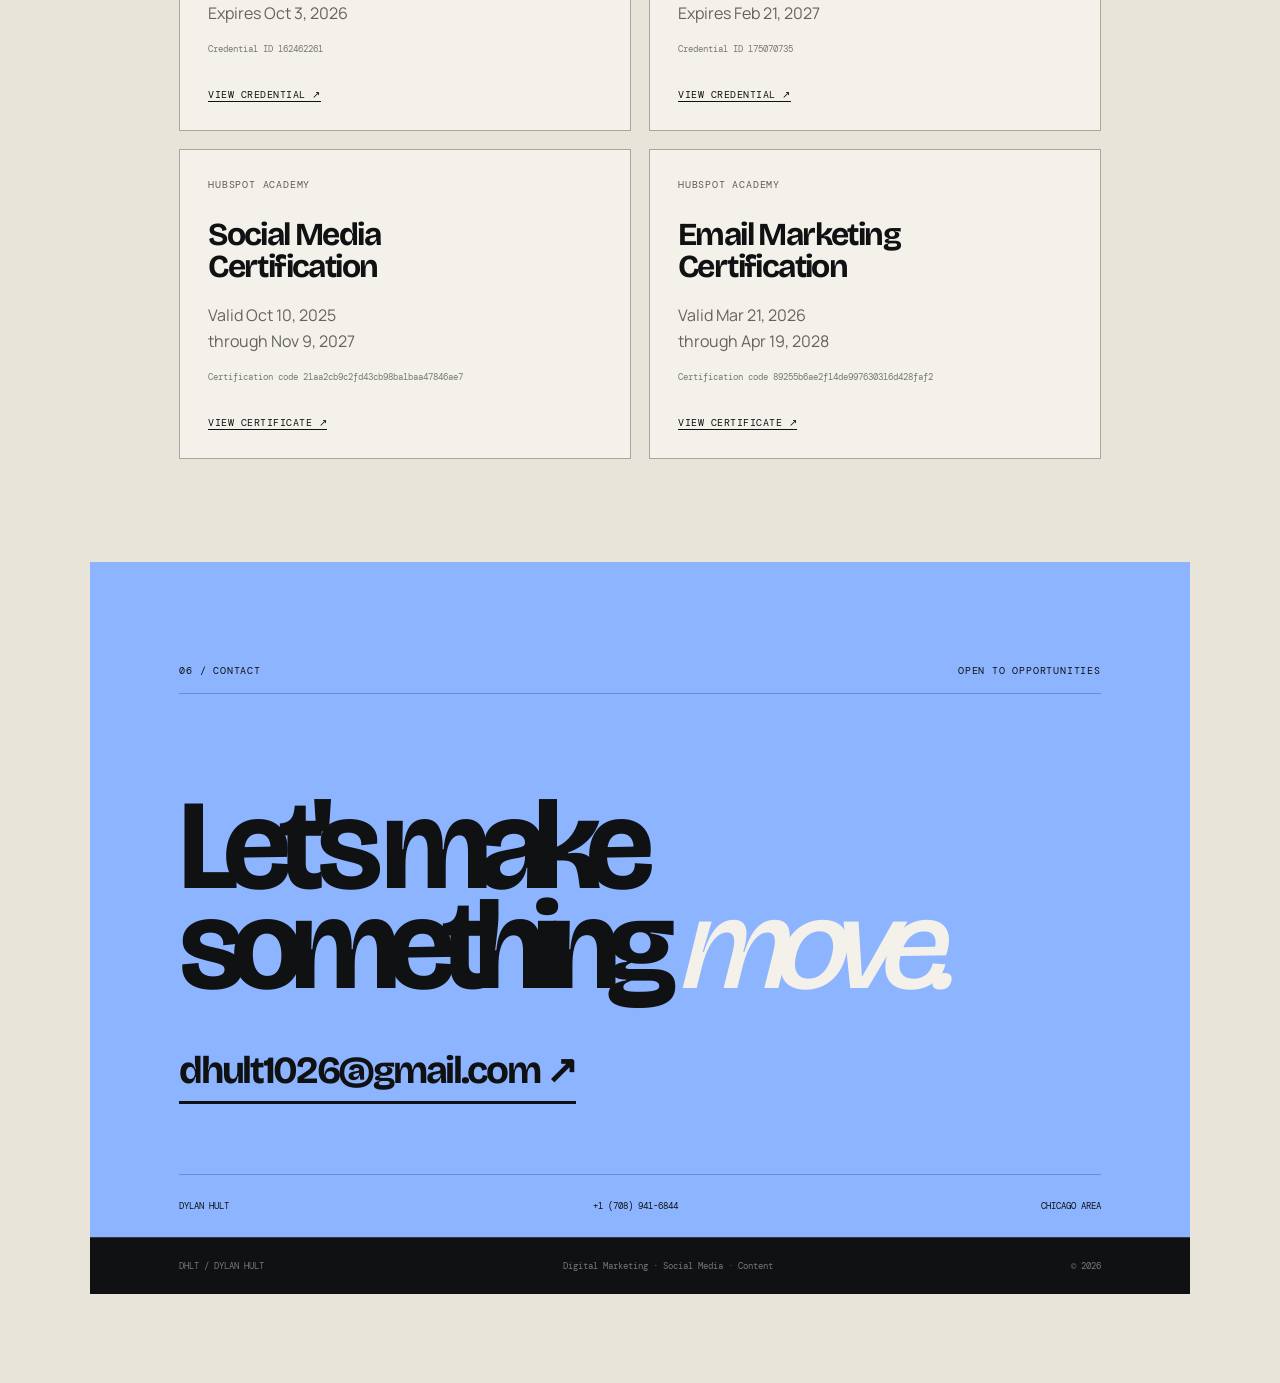
==== commit ad0a705f: "Consolidate academic projects and restore targeting project" ====
--- a/index.html
+++ b/index.html
@@ -44,25 +44,17 @@
 
 <article class="hero-project clip"><div class="visual clip-visual"><img class="bgsu-shot" src="https://static.wixstatic.com/media/a8d4fc_146524c30319464aa391e2803bcbfb92~mv2.jpg/v1/fill/w_305%2Ch_306%2Cal_c%2Clg_1%2Cq_80%2Cenc_avif%2Cquality_auto/Screen%20Shot%202026-08-05%20at%2010_edited.jpg" alt="BGSU School of Media & Communication internship work"></div><div class="project-text"><span>04 / PROFESSIONAL EXPERIENCE</span><h3>BGSU SCHOOL OF<br><em>MEDIA &amp; COMMUNICATION</em></h3><p>Created promotional content across social media, email and digital communications while collaborating with student interns and faculty on strategy and analytics.</p><div class="stats"><b>SOCIAL<small>CONTENT</small></b><b>EMAIL<small>MARKETING</small></b><b>ANALYTICS<small>STRATEGY</small></b></div><a href="#bgsu">View case study ↗</a></div></article>
 
-<div class="more">
-<div class="section-line"><span>05—07 / MORE WORK</span><span>ACADEMIC WORK</span></div>
-<a href="#ulta"><span>05</span><b>Ulta Beauty</b><small>Integrated advertising campaign</small><i>↗</i></a>
-<a href="#nba"><span>06</span><b>Las Vegas NBA Expansion</b><small>Market research + integrated promotion</small><i>↗</i></a>
-<a href="#research"><span>07</span><b>Dynata Audience Research</b><small>Audience research presentation + report</small><i>↗</i></a>
-</div>
-</section>
-
-<section class="academic-preview">
-<div class="section-line"><span>ADDITIONAL PROJECTS</span><span>CLICK INTO THE WORK</span></div>
-<div class="academic-intro"><h2>Additional<br><em>projects.</em></h2><p>A compact collection of individual creative, promotional, and academic projects with the original work linked inside.</p></div>
+<section id="academic" class="academic-preview">
+<div class="section-line"><span>ACADEMIC PROJECTS</span><span>CLICK INTO THE WORK</span></div>
+<div class="academic-intro"><h2>Academic<br><em>projects.</em></h2><p>Research, advertising, public relations, branding and creative coursework — with the original screenshots and project files linked inside.</p></div>
 <div class="academic-strip">
-<a href="#bulls"><span>01</span><b>CHICAGO BULLS</b><small>Sports PR campaign</small></a>
-<a href="#apple"><span>02</span><b>APPLE</b><small>Brand report</small></a>
-<a href="#gaming"><span>03</span><b>GAMING CONSOLE</b><small>Product + promotion</small></a>
-<a href="#paris"><span>04</span><b>PARIS STUDY ABROAD</b><small>Media promotion</small></a>
-<a href="#mdia"><span>05</span><b>MDIA 2500</b><small>Class promotion</small></a>
-<a href="#scholarship"><span>06</span><b>SCHOLARSHIP POST</b><small>Promotional content</small></a>
-<a href="#jour"><span>07</span><b>FALL 2025 JOUR</b><small>Email campaign</small></a>
+<a href="#targeting"><span>01</span><b>FALCON MEDIA TARGETING</b><small>Audience research + targeting</small></a>
+<a href="#research"><span>02</span><b>DYNATA</b><small>Audience research presentation + report</small></a>
+<a href="#ulta"><span>03</span><b>ULTA BEAUTY</b><small>Integrated advertising campaign</small></a>
+<a href="#bulls"><span>04</span><b>CHICAGO BULLS</b><small>Sports PR campaign</small></a>
+<a href="#apple"><span>05</span><b>APPLE</b><small>Brand report</small></a>
+<a href="#gaming"><span>06</span><b>GAMING CONSOLE</b><small>Product + promotion</small></a>
+<a href="#nba"><span>07</span><b>LAS VEGAS NBA</b><small>Market research + integrated promotion</small></a>
 </div>
 </section>
 
@@ -119,11 +111,13 @@
 
 <section id="brez" class="overlay"><div class="overlay-inner"><a href="#work" class="close">CLOSE ×</a><span>INDEPENDENT PROJECT / @BREZ.SCALES.CLIPS</span><h2>Brez <em>Scales.</em></h2><div class="case-metrics"><b>1.9K<small>followers</small></b><b>1.6M+<small>views</small></b><b>106.3K<small>likes</small></b><b>1.5M<small>top video</small></b></div><img class="profile-shot" src="https://static.wixstatic.com/media/a8d4fc_64622672dd5a46d2a50dd41299d82f48~mv2.png/v1/fill/w_600%2Ch_284%2Cal_c%2Cq_85%2Cusm_0.66_1.00_0.01%2Cenc_avif%2Cquality_auto/Screen%20Shot%202026-08-01%20at%202_48_19%20AM.png" alt="Brez Scales profile screenshot"><div class="case-copy"><p>Created and managed a TikTok theme page through content selection, editing, captions, posting, analytics and growth strategy as part of a Whop clipping campaign.</p><h4>TOP 5 PERFORMING VIDEOS</h4><a class="media-link" href="https://www.tiktok.com/@brez.scales.clips/video/7495488430680411422?is_from_webapp=1&sender_device=pc" target="_blank" rel="noopener"><span>Top 1</span><b>1.5M views</b><i>↗</i></a><a class="media-link" href="https://www.tiktok.com/@brez.scales.clips/video/7490641911099804958?is_from_webapp=1&sender_device=pc" target="_blank" rel="noopener"><span>Top 2</span><b>28.9K views</b><i>↗</i></a><a class="media-link" href="https://www.tiktok.com/@brez.scales.clips/video/7492518930649468190?is_from_webapp=1&sender_device=pc" target="_blank" rel="noopener"><span>Top 3</span><b>12.5K views</b><i>↗</i></a><a class="media-link" href="https://www.tiktok.com/@brez.scales.clips/video/7495129016614145310?is_from_webapp=1&sender_device=pc" target="_blank" rel="noopener"><span>Top 4</span><b>12.1K views</b><i>↗</i></a><a class="media-link" href="https://www.tiktok.com/@brez.scales.clips/video/7497012088494165278?is_from_webapp=1&sender_device=pc" target="_blank" rel="noopener"><span>Top 5</span><b>11.6K views</b><i>↗</i></a><h4>WHAT THE DATA SHOWED</h4><p>Luxury lifestyle content consistently outperformed standard informational content, while talking-head videos generally underperformed due to lower retention and visual stimulation.</p></div></div></section>
 
-<section id="ulta" class="overlay"><div class="overlay-inner"><a href="#work" class="close">CLOSE ×</a><span>ACADEMIC PROJECT / ADV 4800</span><h2>Ulta <em>Beauty.</em></h2><div class="case-copy"><p>Served as research lead on a four-person team to develop an integrated advertising campaign for Ulta Beauty, using SWOT analysis, focus group findings, audience insights, campaign strategy and media recommendations.</p><a class="doc" href="https://20f88086-2a6a-4877-9c65-7aefd2e671eb.filesusr.com/ugd/a8d4fc_49110786ab7e4c1aa96719b8f3878545.pdf" target="_blank">View campaign PDF ↗</a><div class="gallery"><img src="https://static.wixstatic.com/media/a8d4fc_7a971047d9504792b65258c1c1a85ce6~mv2.png/v1/fill/w_980%2Ch_558%2Cal_c%2Cq_90%2Cusm_0.66_1.00_0.01%2Cenc_avif%2Cquality_auto/a8d4fc_7a971047d9504792b65258c1c1a85ce6~mv2.png"><img src="https://static.wixstatic.com/media/a8d4fc_3ea3c997129e48d2906882a8eee741ff~mv2.png/v1/fill/w_980%2Ch_550%2Cal_c%2Cq_90%2Cusm_0.66_1.00_0.01%2Cenc_avif%2Cquality_auto/a8d4fc_3ea3c997129e48d2906882a8eee741ff~mv2.png"><img src="https://static.wixstatic.com/media/a8d4fc_da08db9a6b32476ca487d56f6e2a4783~mv2.png/v1/fill/w_980%2Ch_550%2Cal_c%2Cq_90%2Cusm_0.66_1.00_0.01%2Cenc_avif%2Cquality_auto/a8d4fc_da08db9a6b32476ca487d56f6e2a4783~mv2.png"><img src="https://static.wixstatic.com/media/a8d4fc_a1ca8ce8cf1446999d7e1089d32c2fea~mv2.png/v1/fill/w_980%2Ch_552%2Cal_c%2Cq_90%2Cusm_0.66_1.00_0.01%2Cenc_avif%2Cquality_auto/a8d4fc_a1ca8ce8cf1446999d7e1089d32c2fea~mv2.png"></div></div></div></section>
+<section id="targeting" class="overlay"><div class="overlay-inner"><a href="#academic" class="close">CLOSE ×</a><span>ACADEMIC PROJECT / MDIA 4610</span><h2>Falcon Media <em>Targeting Project.</em></h2><div class="case-copy"><p><b>Audience Research &amp; Targeting · Nov. 2025 — Dec. 2025</b></p><p>Conducted audience research and qualitative interviews to evaluate awareness, engagement behaviors and content preferences for Falcon Media and WBGU FM, translating findings into strategic recommendations to improve visibility, audience growth and cross-platform engagement.</p><a class="doc" href="https://20f88086-2a6a-4877-9c65-7aefd2e671eb.filesusr.com/ugd/a8d4fc_8540fedad7204302a796ebdf2c86ca2f.pdf" target="_blank" rel="noopener">View project PDF ↗</a><div class="gallery"><img src="https://static.wixstatic.com/media/a8d4fc_956f9ccdca4649cc86b009276ee0cae1~mv2.png/v1/fill/w_980%2Ch_551%2Cal_c%2Cq_90%2Cusm_0.66_1.00_0.01%2Cenc_avif%2Cquality_auto/a8d4fc_956f9ccdca4649cc86b009276ee0cae1~mv2.png" alt="Falcon Media targeting project screenshot 1"><img src="https://static.wixstatic.com/media/a8d4fc_ba4fa97c7d59412ba1a7b96e7d77b805~mv2.png/v1/fill/w_980%2Ch_581%2Cal_c%2Cq_90%2Cusm_0.66_1.00_0.01%2Cenc_avif%2Cquality_auto/a8d4fc_ba4fa97c7d59412ba1a7b96e7d77b805~mv2.png" alt="Falcon Media targeting project screenshot 2"><img src="https://static.wixstatic.com/media/a8d4fc_08bdaf32da624d64b6cbb9a459b65104~mv2.png/v1/fill/w_980%2Ch_583%2Cal_c%2Cq_90%2Cusm_0.66_1.00_0.01%2Cenc_avif%2Cquality_auto/a8d4fc_08bdaf32da624d64b6cbb9a459b65104~mv2.png" alt="Falcon Media targeting project screenshot 3"><img src="https://static.wixstatic.com/media/a8d4fc_d97ea239582d47f7880341ac2eb1f355~mv2.png/v1/fill/w_980%2Ch_559%2Cal_c%2Cq_90%2Cusm_0.66_1.00_0.01%2Cenc_avif%2Cquality_auto/a8d4fc_d97ea239582d47f7880341ac2eb1f355~mv2.png" alt="Falcon Media targeting project screenshot 4"></div></div></div></section>
 
-<section id="nba" class="overlay"><div class="overlay-inner"><a href="#work" class="close">CLOSE ×</a><span>ACADEMIC PROJECT / ADV 3800</span><h2>Las Vegas NBA <em>Expansion.</em></h2><div class="case-copy"><p>Conducted market research and developed an integrated promotional campaign to support launching an NBA expansion team in Las Vegas, including demographic analysis, SWOT evaluation, email marketing, social media planning, creative development and fan recruitment tactics.</p><div class="doc-row"><a class="doc" href="https://20f88086-2a6a-4877-9c65-7aefd2e671eb.filesusr.com/ugd/a8d4fc_ce0debf5ab194cb69700211d06bda4ea.pdf" target="_blank">View presentation ↗</a><a class="doc" href="https://20f88086-2a6a-4877-9c65-7aefd2e671eb.filesusr.com/ugd/a8d4fc_fcf519085660404dabe0bd6b5c4fcc0d.pdf" target="_blank">View document ↗</a></div><div class="gallery"><img src="https://static.wixstatic.com/media/a8d4fc_48b35df82ec143808d5f6e8b7625e2b3~mv2.png/v1/fill/w_889%2Ch_1284%2Cal_c%2Cq_90%2Cenc_avif%2Cquality_auto/a8d4fc_48b35df82ec143808d5f6e8b7625e2b3~mv2.png"><img src="https://static.wixstatic.com/media/a8d4fc_21a55a512c4d4b488a4f7ec1e698616b~mv2.png/v1/fill/w_980%2Ch_925%2Cal_c%2Cq_90%2Cusm_0.66_1.00_0.01%2Cenc_avif%2Cquality_auto/a8d4fc_21a55a512c4d4b488a4f7ec1e698616b~mv2.png"><img src="https://static.wixstatic.com/media/a8d4fc_6e6354a2bcdb4109bdd8277de0860121~mv2.png/v1/fill/w_980%2Ch_988%2Cal_c%2Cq_90%2Cusm_0.66_1.00_0.01%2Cenc_avif%2Cquality_auto/a8d4fc_6e6354a2bcdb4109bdd8277de0860121~mv2.png"><img src="https://static.wixstatic.com/media/a8d4fc_d538aed850a24aa19adfd47bd521e370~mv2.png/v1/fill/w_980%2Ch_1012%2Cal_c%2Cq_90%2Cusm_0.66_1.00_0.01%2Cenc_avif%2Cquality_auto/a8d4fc_d538aed850a24aa19adfd47bd521e370~mv2.png"></div></div></div></section>
+<section id="ulta" class="overlay"><div class="overlay-inner"><a href="#academic" class="close">CLOSE ×</a><span>ACADEMIC PROJECT / ADV 4800</span><h2>Ulta <em>Beauty.</em></h2><div class="case-copy"><p>Served as research lead on a four-person team to develop an integrated advertising campaign for Ulta Beauty, using SWOT analysis, focus group findings, audience insights, campaign strategy and media recommendations.</p><a class="doc" href="https://20f88086-2a6a-4877-9c65-7aefd2e671eb.filesusr.com/ugd/a8d4fc_49110786ab7e4c1aa96719b8f3878545.pdf" target="_blank">View campaign PDF ↗</a><div class="gallery"><img src="https://static.wixstatic.com/media/a8d4fc_7a971047d9504792b65258c1c1a85ce6~mv2.png/v1/fill/w_980%2Ch_558%2Cal_c%2Cq_90%2Cusm_0.66_1.00_0.01%2Cenc_avif%2Cquality_auto/a8d4fc_7a971047d9504792b65258c1c1a85ce6~mv2.png"><img src="https://static.wixstatic.com/media/a8d4fc_3ea3c997129e48d2906882a8eee741ff~mv2.png/v1/fill/w_980%2Ch_550%2Cal_c%2Cq_90%2Cusm_0.66_1.00_0.01%2Cenc_avif%2Cquality_auto/a8d4fc_3ea3c997129e48d2906882a8eee741ff~mv2.png"><img src="https://static.wixstatic.com/media/a8d4fc_da08db9a6b32476ca487d56f6e2a4783~mv2.png/v1/fill/w_980%2Ch_550%2Cal_c%2Cq_90%2Cusm_0.66_1.00_0.01%2Cenc_avif%2Cquality_auto/a8d4fc_da08db9a6b32476ca487d56f6e2a4783~mv2.png"><img src="https://static.wixstatic.com/media/a8d4fc_a1ca8ce8cf1446999d7e1089d32c2fea~mv2.png/v1/fill/w_980%2Ch_552%2Cal_c%2Cq_90%2Cusm_0.66_1.00_0.01%2Cenc_avif%2Cquality_auto/a8d4fc_a1ca8ce8cf1446999d7e1089d32c2fea~mv2.png"></div></div></div></section>
 
-<section id="research" class="overlay"><div class="overlay-inner"><a href="#work" class="close">CLOSE ×</a><span>ACADEMIC PROJECT / MDIA 4610</span><h2>Dynata <em>Audience Research.</em></h2><div class="case-copy"><p>Conducted independent market and audience research on Dynata, analyzing company positioning, business strategy, audience intelligence capabilities, industry trends and career opportunities, then communicated findings through a professional report and presentation.</p><div class="doc-row"><a class="doc" href="https://20f88086-2a6a-4877-9c65-7aefd2e671eb.filesusr.com/ugd/a8d4fc_e5b1192d4cb94ffe8a1df68f0da39d17.pdf" target="_blank">View presentation ↗</a><a class="doc" href="https://20f88086-2a6a-4877-9c65-7aefd2e671eb.filesusr.com/ugd/a8d4fc_2e3fb38e27944dce93327f672187a810.pdf" target="_blank">View report ↗</a></div><div class="gallery"><img src="https://static.wixstatic.com/media/a8d4fc_293795d360b84fddbfcfeb1926874825~mv2.png/v1/fill/w_980%2Ch_547%2Cal_c%2Cq_90%2Cusm_0.66_1.00_0.01%2Cenc_avif%2Cquality_auto/a8d4fc_293795d360b84fddbfcfeb1926874825~mv2.png"><img src="https://static.wixstatic.com/media/a8d4fc_f91dafba517941338b3743d6a0e4f0cc~mv2.png/v1/fill/w_980%2Ch_548%2Cal_c%2Cq_90%2Cusm_0.66_1.00_0.01%2Cenc_avif%2Cquality_auto/a8d4fc_f91dafba517941338b3743d6a0e4f0cc~mv2.png"><img src="https://static.wixstatic.com/media/a8d4fc_c2eb607f74dc4c5ea05974c88474c33c~mv2.png/v1/fill/w_980%2Ch_551%2Cal_c%2Cq_90%2Cusm_0.66_1.00_0.01%2Cenc_avif%2Cquality_auto/a8d4fc_c2eb607f74dc4c5ea05974c33c~mv2.png"><img src="https://static.wixstatic.com/media/a8d4fc_8d3dc45572cc47b081b068fea1723388~mv2.png/v1/fill/w_980%2Ch_551%2Cal_c%2Cq_90%2Cusm_0.66_1.00_0.01%2Cenc_avif%2Cquality_auto/a8d4fc_8d3dc45572cc47b081b068fea1723388~mv2.png"></div></div></div></section>
+<section id="nba" class="overlay"><div class="overlay-inner"><a href="#academic" class="close">CLOSE ×</a><span>ACADEMIC PROJECT / ADV 3800</span><h2>Las Vegas NBA <em>Expansion.</em></h2><div class="case-copy"><p>Conducted market research and developed an integrated promotional campaign to support launching an NBA expansion team in Las Vegas, including demographic analysis, SWOT evaluation, email marketing, social media planning, creative development and fan recruitment tactics.</p><div class="doc-row"><a class="doc" href="https://20f88086-2a6a-4877-9c65-7aefd2e671eb.filesusr.com/ugd/a8d4fc_ce0debf5ab194cb69700211d06bda4ea.pdf" target="_blank">View presentation ↗</a><a class="doc" href="https://20f88086-2a6a-4877-9c65-7aefd2e671eb.filesusr.com/ugd/a8d4fc_fcf519085660404dabe0bd6b5c4fcc0d.pdf" target="_blank">View document ↗</a></div><div class="gallery"><img src="https://static.wixstatic.com/media/a8d4fc_48b35df82ec143808d5f6e8b7625e2b3~mv2.png/v1/fill/w_889%2Ch_1284%2Cal_c%2Cq_90%2Cenc_avif%2Cquality_auto/a8d4fc_48b35df82ec143808d5f6e8b7625e2b3~mv2.png"><img src="https://static.wixstatic.com/media/a8d4fc_21a55a512c4d4b488a4f7ec1e698616b~mv2.png/v1/fill/w_980%2Ch_925%2Cal_c%2Cq_90%2Cusm_0.66_1.00_0.01%2Cenc_avif%2Cquality_auto/a8d4fc_21a55a512c4d4b488a4f7ec1e698616b~mv2.png"><img src="https://static.wixstatic.com/media/a8d4fc_6e6354a2bcdb4109bdd8277de0860121~mv2.png/v1/fill/w_980%2Ch_988%2Cal_c%2Cq_90%2Cusm_0.66_1.00_0.01%2Cenc_avif%2Cquality_auto/a8d4fc_6e6354a2bcdb4109bdd8277de0860121~mv2.png"><img src="https://static.wixstatic.com/media/a8d4fc_d538aed850a24aa19adfd47bd521e370~mv2.png/v1/fill/w_980%2Ch_1012%2Cal_c%2Cq_90%2Cusm_0.66_1.00_0.01%2Cenc_avif%2Cquality_auto/a8d4fc_d538aed850a24aa19adfd47bd521e370~mv2.png"></div></div></div></section>
+
+<section id="research" class="overlay"><div class="overlay-inner"><a href="#academic" class="close">CLOSE ×</a><span>ACADEMIC PROJECT / MDIA 4610</span><h2>Dynata <em>Audience Research.</em></h2><div class="case-copy"><p>Conducted independent market and audience research on Dynata, analyzing company positioning, business strategy, audience intelligence capabilities, industry trends and career opportunities, then communicated findings through a professional report and presentation.</p><div class="doc-row"><a class="doc" href="https://20f88086-2a6a-4877-9c65-7aefd2e671eb.filesusr.com/ugd/a8d4fc_e5b1192d4cb94ffe8a1df68f0da39d17.pdf" target="_blank">View presentation ↗</a><a class="doc" href="https://20f88086-2a6a-4877-9c65-7aefd2e671eb.filesusr.com/ugd/a8d4fc_2e3fb38e27944dce93327f672187a810.pdf" target="_blank">View report ↗</a></div><div class="gallery"><img src="https://static.wixstatic.com/media/a8d4fc_293795d360b84fddbfcfeb1926874825~mv2.png/v1/fill/w_980%2Ch_547%2Cal_c%2Cq_90%2Cusm_0.66_1.00_0.01%2Cenc_avif%2Cquality_auto/a8d4fc_293795d360b84fddbfcfeb1926874825~mv2.png"><img src="https://static.wixstatic.com/media/a8d4fc_f91dafba517941338b3743d6a0e4f0cc~mv2.png/v1/fill/w_980%2Ch_548%2Cal_c%2Cq_90%2Cusm_0.66_1.00_0.01%2Cenc_avif%2Cquality_auto/a8d4fc_f91dafba517941338b3743d6a0e4f0cc~mv2.png"><img src="https://static.wixstatic.com/media/a8d4fc_c2eb607f74dc4c5ea05974c88474c33c~mv2.png/v1/fill/w_980%2Ch_551%2Cal_c%2Cq_90%2Cusm_0.66_1.00_0.01%2Cenc_avif%2Cquality_auto/a8d4fc_c2eb607f74dc4c5ea05974c33c~mv2.png"><img src="https://static.wixstatic.com/media/a8d4fc_8d3dc45572cc47b081b068fea1723388~mv2.png/v1/fill/w_980%2Ch_551%2Cal_c%2Cq_90%2Cusm_0.66_1.00_0.01%2Cenc_avif%2Cquality_auto/a8d4fc_8d3dc45572cc47b081b068fea1723388~mv2.png"></div></div></div></section>
 
 <section id="bgsu" class="overlay"><div class="overlay-inner"><a href="#work" class="close">CLOSE ×</a><span>PROFESSIONAL EXPERIENCE / BGSU SMC</span><h2>BGSU School of <em>Media &amp; Communication.</em></h2><div class="case-copy"><p><b>Social Media Promotion Intern · Feb 2025 — Apr 2025</b></p><p>Created promotional content across social media, email marketing, campus slides and digital communications supporting academic programs, events, scholarships and student achievements.</p><p>Worked with three student interns and a faculty supervisor, participated in weekly analytics/strategy meetings, and managed planning, drafting, revision and delivery of content.</p><img class="bgsu-shot" src="https://static.wixstatic.com/media/a8d4fc_146524c30319464aa391e2803bcbfb92~mv2.jpg/v1/fill/w_305%2Ch_306%2Cal_c%2Clg_1%2Cq_80%2Cenc_avif%2Cquality_auto/Screen%20Shot%202026-08-05%20at%2010_edited.jpg" alt="BGSU internship overview">
 
@@ -154,15 +148,8 @@
 <h4>KEY TAKEAWAYS</h4>
 <p>Student-focused storytelling and interactive content can strengthen engagement, while cross-platform consistency, analytics-driven adjustments and collaboration improve communication quality.</p></div></div></section>
 
-<section id="other" class="overlay"><div class="overlay-inner"><a href="#work" class="close">CLOSE ×</a><span>ADDITIONAL CREATIVE WORK</span><h2>More <em>work.</em></h2><div class="other-grid"><a href="#bulls"><b>Chicago Bulls PR Campaign</b><span>PR 4420 · Sports Public Relations ↗</span></a><a href="#apple"><b>Apple Brand Report</b><span>ADV 3400 · Brand Storytelling ↗</span></a><a href="#gaming"><b>Gaming Console</b><span>VCT 1030 · Product + promotion ↗</span></a><a href="#paris"><b>Paris Study Abroad Promotion</b><span>Media creation ↗</span></a><a href="#mdia"><b>MDIA 2500 Class Promotion</b><span>Promotional content ↗</span></a><a href="#scholarship"><b>Scholarship Opportunity Post</b><span>Promotional content ↗</span></a><a href="#jour"><b>Fall 2025 JOUR Courses Email</b><span>Email marketing ↗</span></a></div></div></section>
-
-
-<section id="bulls" class="overlay"><div class="overlay-inner"><a href="#other" class="close">CLOSE ×</a><span>ACADEMIC PROJECT / PR 4420</span><h2>Chicago Bulls <em>PR Campaign.</em></h2><div class="case-copy"><p>Developed a strategic PR campaign for the Chicago Bulls focused on youth drug-prevention, including situational analysis, multi-channel communication tactics, social media content and an event activation plan.</p><a class="doc" href="https://20f88086-2a6a-4877-9c65-7aefd2e671eb.filesusr.com/ugd/a8d4fc_f9d63ace2f574868826d18b6248bd386.pdf" target="_blank">View campaign PDF ↗</a><div class="gallery"><img src="https://static.wixstatic.com/media/a8d4fc_4546c7a851114f35a624ea57c5616730~mv2.png/v1/fill/w_805%2Ch_1171%2Cal_c%2Cq_90%2Cenc_avif%2Cquality_auto/a8d4fc_4546c7a851114f35a624ea57c5616730~mv2.png"><img src="https://static.wixstatic.com/media/a8d4fc_8372e5acea6b4be6868ac766db96045d~mv2.png/v1/fill/w_980%2Ch_954%2Cal_c%2Cq_90%2Cusm_0.66_1.00_0.01%2Cenc_avif%2Cquality_auto/a8d4fc_8372e5acea6b4be6868ac766db96045d~mv2.png"><img src="https://static.wixstatic.com/media/a8d4fc_f2e29bebd7124cd8a73c27b7dd87c111~mv2.png/v1/fill/w_980%2Ch_1081%2Cal_c%2Cq_90%2Cusm_0.66_1.00_0.01%2Cenc_avif%2Cquality_auto/a8d4fc_f2e29bebd7124cd8a73c27b7dd87c111~mv2.png"><img src="https://static.wixstatic.com/media/a8d4fc_df2bf87dbc724f5db82809f888ff87fb~mv2.png/v1/fill/w_913%2Ch_1192%2Cal_c%2Cq_90%2Cenc_avif%2Cquality_auto/a8d4fc_df2bf87dbc724f5db82809f888ff87fb~mv2.png"></div></div></div></section>
-<section id="apple" class="overlay"><div class="overlay-inner"><a href="#other" class="close">CLOSE ×</a><span>ACADEMIC PROJECT / ADV 3400</span><h2>Apple <em>Brand Report.</em></h2><div class="case-copy"><p>Developed a comprehensive brand analysis of Apple Inc., covering brand identity, image, storytelling strategy, major campaigns, collaborations and cultural relevance.</p><a class="doc" href="https://20f88086-2a6a-4877-9c65-7aefd2e671eb.filesusr.com/ugd/a8d4fc_4c91552c3ec14452b5b5a604596a12a1.pdf" target="_blank">View presentation PDF ↗</a><div class="gallery"><img src="https://static.wixstatic.com/media/a8d4fc_c215593fb30b4cea8ee0d7d15f65d8f7~mv2.png/v1/fill/w_980%2Ch_547%2Cal_c%2Cq_90%2Cusm_0.66_1.00_0.01%2Cenc_avif%2Cquality_auto/a8d4fc_c215593fb30b4cea8ee0d7d15f65d8f7~mv2.png"><img src="https://static.wixstatic.com/media/a8d4fc_11d3b505cf7342578c08d3173b00e4b7~mv2.png/v1/fill/w_980%2Ch_546%2Cal_c%2Cq_90%2Cusm_0.66_1.00_0.01%2Cenc_avif%2Cquality_auto/a8d4fc_11d3b505cf7342578c08d3173b00e4b7~mv2.png"><img src="https://static.wixstatic.com/media/a8d4fc_e233c6e665824f29823ca976dd95b143~mv2.png/v1/fill/w_980%2Ch_551%2Cal_c%2Cq_90%2Cusm_0.66_1.00_0.01%2Cenc_avif%2Cquality_auto/a8d4fc_e233c6e665824f29823ca976dd95b143~mv2.png"><img src="https://static.wixstatic.com/media/a8d4fc_33e9084d4ada4444a523db0aeb82be12~mv2.png/v1/fill/w_980%2Ch_550%2Cal_c%2Cq_90%2Cusm_0.66_1.00_0.01%2Cenc_avif%2Cquality_auto/a8d4fc_33e9084d4ada4444a523db0aeb82be12~mv2.png"></div></div></div></section>
-<section id="gaming" class="overlay"><div class="overlay-inner"><a href="#other" class="close">CLOSE ×</a><span>ACADEMIC PROJECT / VCT 1030</span><h2>Gaming <em>Console.</em></h2><div class="case-copy"><p>Designed and marketed a conceptual multi-platform gaming console, developing product branding, feature positioning, visual assets, promotional materials, pricing strategy and go-to-market messaging.</p><a class="doc" href="https://20f88086-2a6a-4877-9c65-7aefd2e671eb.filesusr.com/ugd/a8d4fc_75098fd0f7ee44b5b3605bd877720d5f.pdf" target="_blank">View presentation PDF ↗</a><div class="gallery"><img src="https://static.wixstatic.com/media/a8d4fc_0d48c7e072694abba021ed10f74085f7~mv2.png/v1/fill/w_980%2Ch_550%2Cal_c%2Cq_90%2Cusm_0.66_1.00_0.01%2Cenc_avif%2Cquality_auto/a8d4fc_0d48c7e072694abba021ed10f74085f7~mv2.png"><img src="https://static.wixstatic.com/media/a8d4fc_bd8caecc85124e22a176fd4a04f8bf34~mv2.png/v1/fill/w_980%2Ch_544%2Cal_c%2Cq_90%2Cusm_0.66_1.00_0.01%2Cenc_avif%2Cquality_auto/a8d4fc_bd8caecc85124e22a176fd4a04f8bf34~mv2.png"><img src="https://static.wixstatic.com/media/a8d4fc_8f998961e9354b94865f204eb53afdff~mv2.png/v1/fill/w_980%2Ch_548%2Cal_c%2Cq_90%2Cusm_0.66_1.00_0.01%2Cenc_avif%2Cquality_auto/a8d4fc_8f998961e9354b94865f204eb53afdff~mv2.png"><img src="https://static.wixstatic.com/media/a8d4fc_da259e16b32841c2ae96c906d061e81a~mv2.png/v1/fill/w_980%2Ch_547%2Cal_c%2Cq_90%2Cusm_0.66_1.00_0.01%2Cenc_avif%2Cquality_auto/a8d4fc_da259e16b32841c2ae96c906d061e81a~mv2.png"></div></div></div></section>
-<section id="paris" class="overlay"><div class="overlay-inner"><a href="#other" class="close">CLOSE ×</a><span>SOLO MEDIA CREATION</span><h2>Paris Study Abroad <em>Promotion.</em></h2><div class="case-copy"><a class="doc" href="https://20f88086-2a6a-4877-9c65-7aefd2e671eb.filesusr.com/ugd/a8d4fc_00b0393e38a34ff490dfef6100185a7c.pdf" target="_blank">View PDF ↗</a><div class="gallery"><img src="https://static.wixstatic.com/media/a8d4fc_2a497d11485040168cbb6b3549a98bfa~mv2.png/v1/fill/w_600%2Ch_750%2Cal_c%2Cq_90%2Cusm_0.66_1.00_0.01%2Cenc_avif%2Cquality_auto/Screen%20Shot%202026-08-07%20at%205_59_12%20PM.png"></div></div></div></section>
-<section id="mdia" class="overlay"><div class="overlay-inner"><a href="#other" class="close">CLOSE ×</a><span>SOLO MEDIA CREATION</span><h2>MDIA 2500 <em>Class Promotion.</em></h2><div class="case-copy"><a class="doc" href="https://20f88086-2a6a-4877-9c65-7aefd2e671eb.filesusr.com/ugd/a8d4fc_9fd2e9a319c248aeaf270e8d5885e7ee.pdf" target="_blank">View PDF ↗</a><div class="gallery"><img src="https://static.wixstatic.com/media/a8d4fc_000ed212f3854a92b1a322a6006ece66~mv2.png/v1/fill/w_600%2Ch_337%2Cal_c%2Cq_85%2Cusm_0.66_1.00_0.01%2Cenc_avif%2Cquality_auto/Screen%20Shot%202026-08-07%20at%206_42_11_PM.png"></div></div></div></section>
-<section id="scholarship" class="overlay"><div class="overlay-inner"><a href="#other" class="close">CLOSE ×</a><span>SOLO MEDIA CREATION</span><h2>Scholarship Opportunity <em>Post.</em></h2><div class="case-copy"><a class="doc" href="https://20f88086-2a6a-4877-9c65-7aefd2e671eb.filesusr.com/ugd/a8d4fc_9ba6756b58e14e3b9b3d4a2a1d0ad138.pdf" target="_blank">View PDF ↗</a><div class="gallery"><img src="https://static.wixstatic.com/media/a8d4fc_128a8ba2a6604784ae656446a2950eb7~mv2.png/v1/fill/w_600%2Ch_601%2Cal_c%2Cq_90%2Cusm_0.66_1.00_0.01%2Cenc_avif%2Cquality_auto/Screen%20Shot%202026-08-07%20at%207_04_51_PM.png"></div></div></div></section>
-<section id="jour" class="overlay"><div class="overlay-inner"><a href="#other" class="close">CLOSE ×</a><span>SOLO MEDIA CREATION</span><h2>Fall 2025 JOUR Courses <em>Email.</em></h2><div class="case-copy"><a class="doc" href="https://20f88086-2a6a-4877-9c65-7aefd2e671eb.filesusr.com/ugd/a8d4fc_eb7e4b5b1e4d4969bd7fac0c6945289a.pdf" target="_blank">View PDF ↗</a><div class="gallery"><img src="https://static.wixstatic.com/media/a8d4fc_acd39570b0994360a691c733616e911b~mv2.png/v1/fill/w_980%2Ch_1274%2Cal_c%2Cq_90%2Cusm_0.66_1.00_0.01%2Cenc_avif%2Cquality_auto/a8d4fc_acd39570b0994360a691c733616e911b~mv2.png"><img src="https://static.wixstatic.com/media/a8d4fc_d2685ae1afc14893a0ee92eea8efdf24~mv2.png/v1/fill/w_980%2Ch_1274%2Cal_c%2Cq_90%2Cusm_0.66_1.00_0.01%2Cenc_avif%2Cquality_auto/a8d4fc_d2685ae1afc14893a0ee92eea8efdf24~mv2.png"></div></div></div></section>
+<section id="bulls" class="overlay"><div class="overlay-inner"><a href="#academic" class="close">CLOSE ×</a><span>ACADEMIC PROJECT / PR 4420</span><h2>Chicago Bulls <em>PR Campaign.</em></h2><div class="case-copy"><p>Developed a strategic PR campaign for the Chicago Bulls focused on youth drug-prevention, including situational analysis, multi-channel communication tactics, social media content and an event activation plan.</p><a class="doc" href="https://20f88086-2a6a-4877-9c65-7aefd2e671eb.filesusr.com/ugd/a8d4fc_f9d63ace2f574868826d18b6248bd386.pdf" target="_blank">View campaign PDF ↗</a><div class="gallery"><img src="https://static.wixstatic.com/media/a8d4fc_4546c7a851114f35a624ea57c5616730~mv2.png/v1/fill/w_805%2Ch_1171%2Cal_c%2Cq_90%2Cenc_avif%2Cquality_auto/a8d4fc_4546c7a851114f35a624ea57c5616730~mv2.png"><img src="https://static.wixstatic.com/media/a8d4fc_8372e5acea6b4be6868ac766db96045d~mv2.png/v1/fill/w_980%2Ch_954%2Cal_c%2Cq_90%2Cusm_0.66_1.00_0.01%2Cenc_avif%2Cquality_auto/a8d4fc_8372e5acea6b4be6868ac766db96045d~mv2.png"><img src="https://static.wixstatic.com/media/a8d4fc_f2e29bebd7124cd8a73c27b7dd87c111~mv2.png/v1/fill/w_980%2Ch_1081%2Cal_c%2Cq_90%2Cusm_0.66_1.00_0.01%2Cenc_avif%2Cquality_auto/a8d4fc_f2e29bebd7124cd8a73c27b7dd87c111~mv2.png"><img src="https://static.wixstatic.com/media/a8d4fc_df2bf87dbc724f5db82809f888ff87fb~mv2.png/v1/fill/w_913%2Ch_1192%2Cal_c%2Cq_90%2Cenc_avif%2Cquality_auto/a8d4fc_df2bf87dbc724f5db82809f888ff87fb~mv2.png"></div></div></div></section>
+<section id="apple" class="overlay"><div class="overlay-inner"><a href="#academic" class="close">CLOSE ×</a><span>ACADEMIC PROJECT / ADV 3400</span><h2>Apple <em>Brand Report.</em></h2><div class="case-copy"><p>Developed a comprehensive brand analysis of Apple Inc., covering brand identity, image, storytelling strategy, major campaigns, collaborations and cultural relevance.</p><a class="doc" href="https://20f88086-2a6a-4877-9c65-7aefd2e671eb.filesusr.com/ugd/a8d4fc_4c91552c3ec14452b5b5a604596a12a1.pdf" target="_blank">View presentation PDF ↗</a><div class="gallery"><img src="https://static.wixstatic.com/media/a8d4fc_c215593fb30b4cea8ee0d7d15f65d8f7~mv2.png/v1/fill/w_980%2Ch_547%2Cal_c%2Cq_90%2Cusm_0.66_1.00_0.01%2Cenc_avif%2Cquality_auto/a8d4fc_c215593fb30b4cea8ee0d7d15f65d8f7~mv2.png"><img src="https://static.wixstatic.com/media/a8d4fc_11d3b505cf7342578c08d3173b00e4b7~mv2.png/v1/fill/w_980%2Ch_546%2Cal_c%2Cq_90%2Cusm_0.66_1.00_0.01%2Cenc_avif%2Cquality_auto/a8d4fc_11d3b505cf7342578c08d3173b00e4b7~mv2.png"><img src="https://static.wixstatic.com/media/a8d4fc_e233c6e665824f29823ca976dd95b143~mv2.png/v1/fill/w_980%2Ch_551%2Cal_c%2Cq_90%2Cusm_0.66_1.00_0.01%2Cenc_avif%2Cquality_auto/a8d4fc_e233c6e665824f29823ca976dd95b143~mv2.png"><img src="https://static.wixstatic.com/media/a8d4fc_33e9084d4ada4444a523db0aeb82be12~mv2.png/v1/fill/w_980%2Ch_550%2Cal_c%2Cq_90%2Cusm_0.66_1.00_0.01%2Cenc_avif%2Cquality_auto/a8d4fc_33e9084d4ada4444a523db0aeb82be12~mv2.png"></div></div></div></section>
+<section id="gaming" class="overlay"><div class="overlay-inner"><a href="#academic" class="close">CLOSE ×</a><span>ACADEMIC PROJECT / VCT 1030</span><h2>Gaming <em>Console.</em></h2><div class="case-copy"><p>Designed and marketed a conceptual multi-platform gaming console, developing product branding, feature positioning, visual assets, promotional materials, pricing strategy and go-to-market messaging.</p><a class="doc" href="https://20f88086-2a6a-4877-9c65-7aefd2e671eb.filesusr.com/ugd/a8d4fc_75098fd0f7ee44b5b3605bd877720d5f.pdf" target="_blank">View presentation PDF ↗</a><div class="gallery"><img src="https://static.wixstatic.com/media/a8d4fc_0d48c7e072694abba021ed10f74085f7~mv2.png/v1/fill/w_980%2Ch_550%2Cal_c%2Cq_90%2Cusm_0.66_1.00_0.01%2Cenc_avif%2Cquality_auto/a8d4fc_0d48c7e072694abba021ed10f74085f7~mv2.png"><img src="https://static.wixstatic.com/media/a8d4fc_bd8caecc85124e22a176fd4a04f8bf34~mv2.png/v1/fill/w_980%2Ch_544%2Cal_c%2Cq_90%2Cusm_0.66_1.00_0.01%2Cenc_avif%2Cquality_auto/a8d4fc_bd8caecc85124e22a176fd4a04f8bf34~mv2.png"><img src="https://static.wixstatic.com/media/a8d4fc_8f998961e9354b94865f204eb53afdff~mv2.png/v1/fill/w_980%2Ch_548%2Cal_c%2Cq_90%2Cusm_0.66_1.00_0.01%2Cenc_avif%2Cquality_auto/a8d4fc_8f998961e9354b94865f204eb53afdff~mv2.png"><img src="https://static.wixstatic.com/media/a8d4fc_da259e16b32841c2ae96c906d061e81a~mv2.png/v1/fill/w_980%2Ch_547%2Cal_c%2Cq_90%2Cusm_0.66_1.00_0.01%2Cenc_avif%2Cquality_auto/a8d4fc_da259e16b32841c2ae96c906d061e81a~mv2.png"></div></div></div></section>
 <footer><span>DHLT / DYLAN HULT</span><span>Digital Marketing · Social Media · Content</span><span>© 2026</span></footer>
 <script src="script.js"></script></body></html>
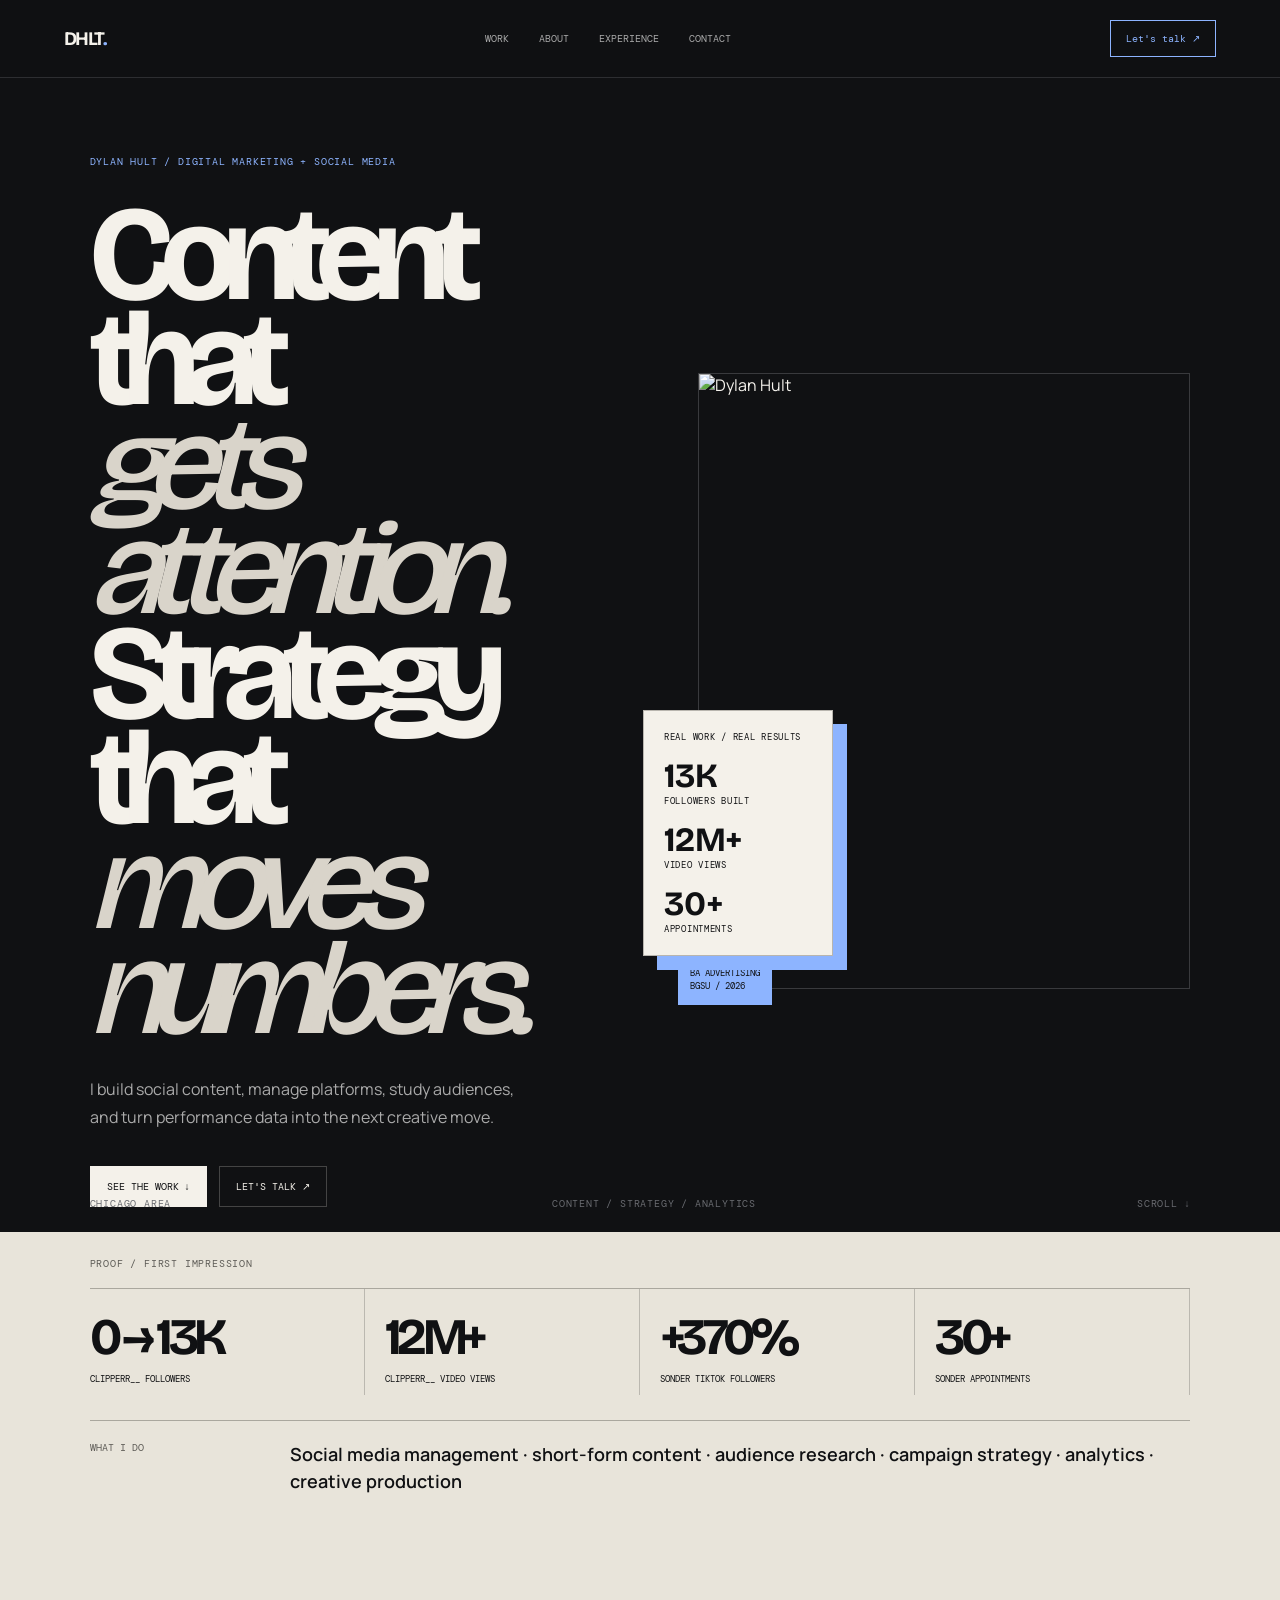
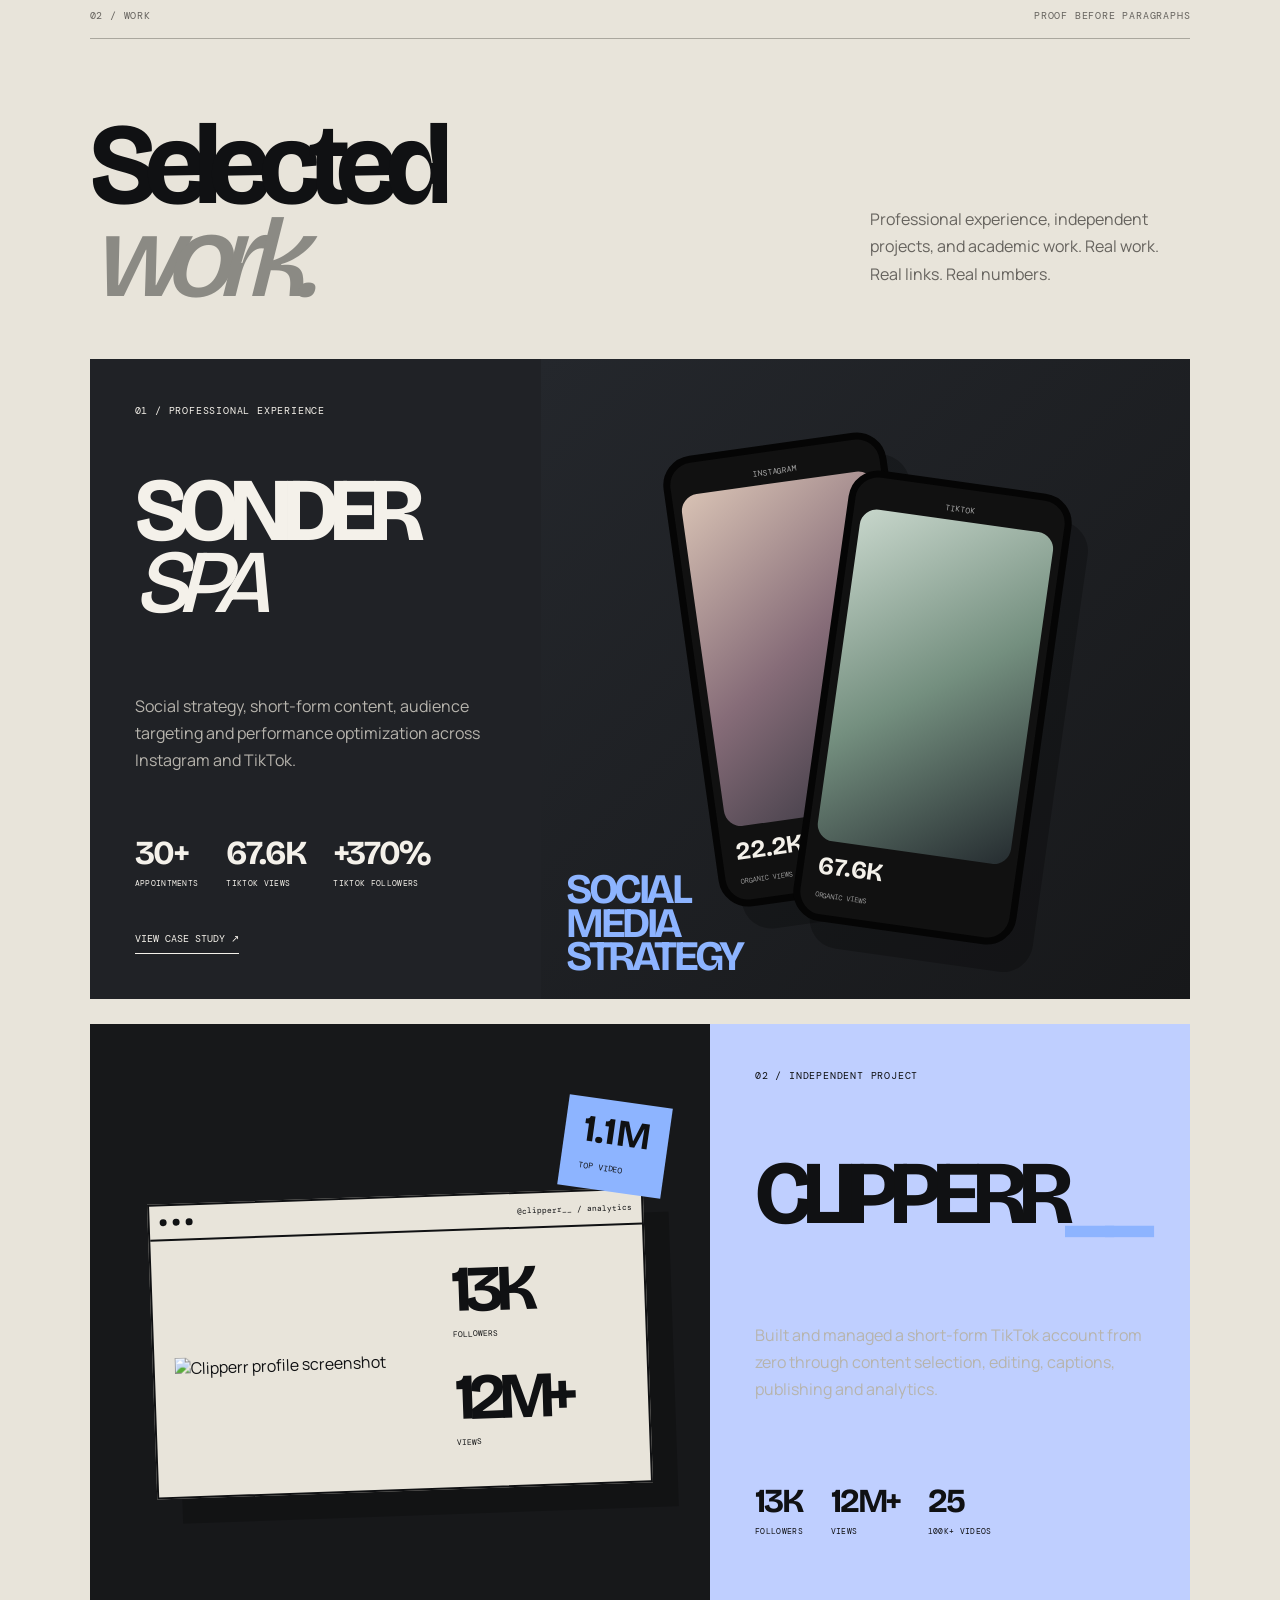
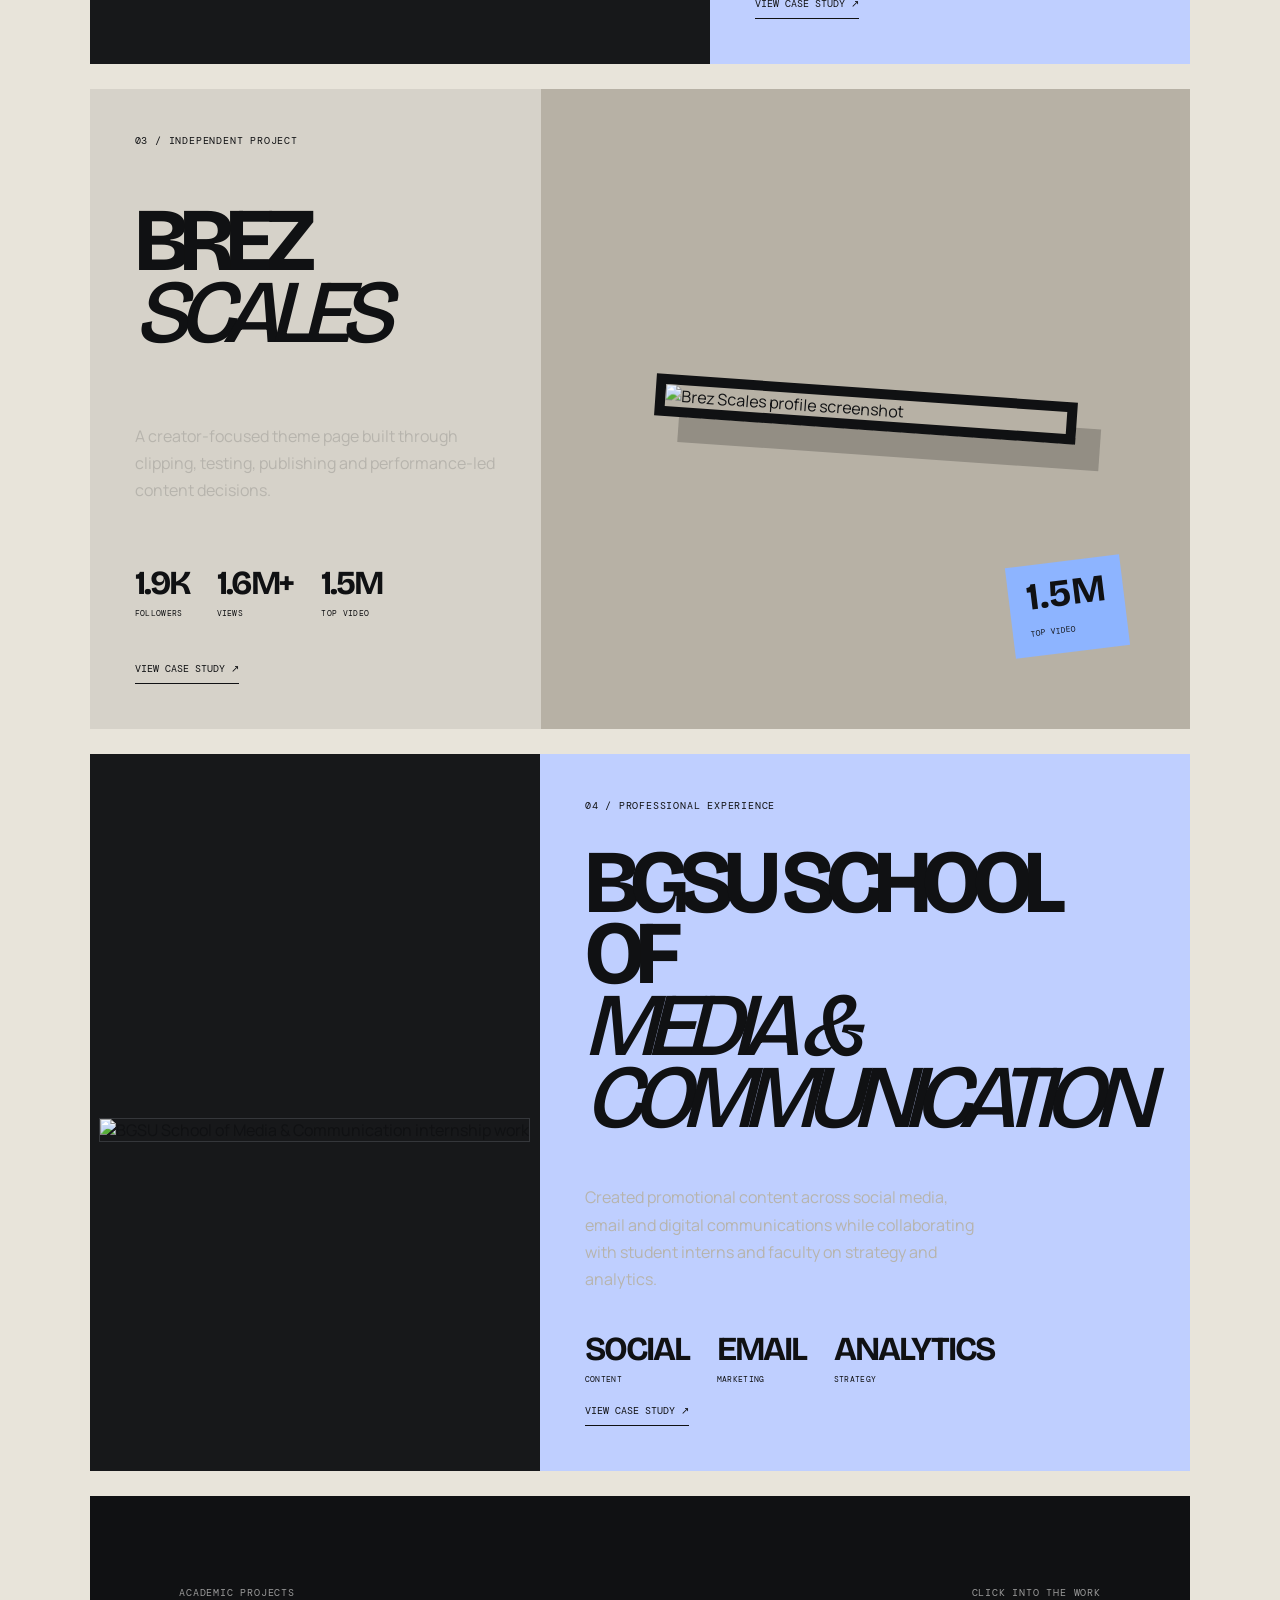
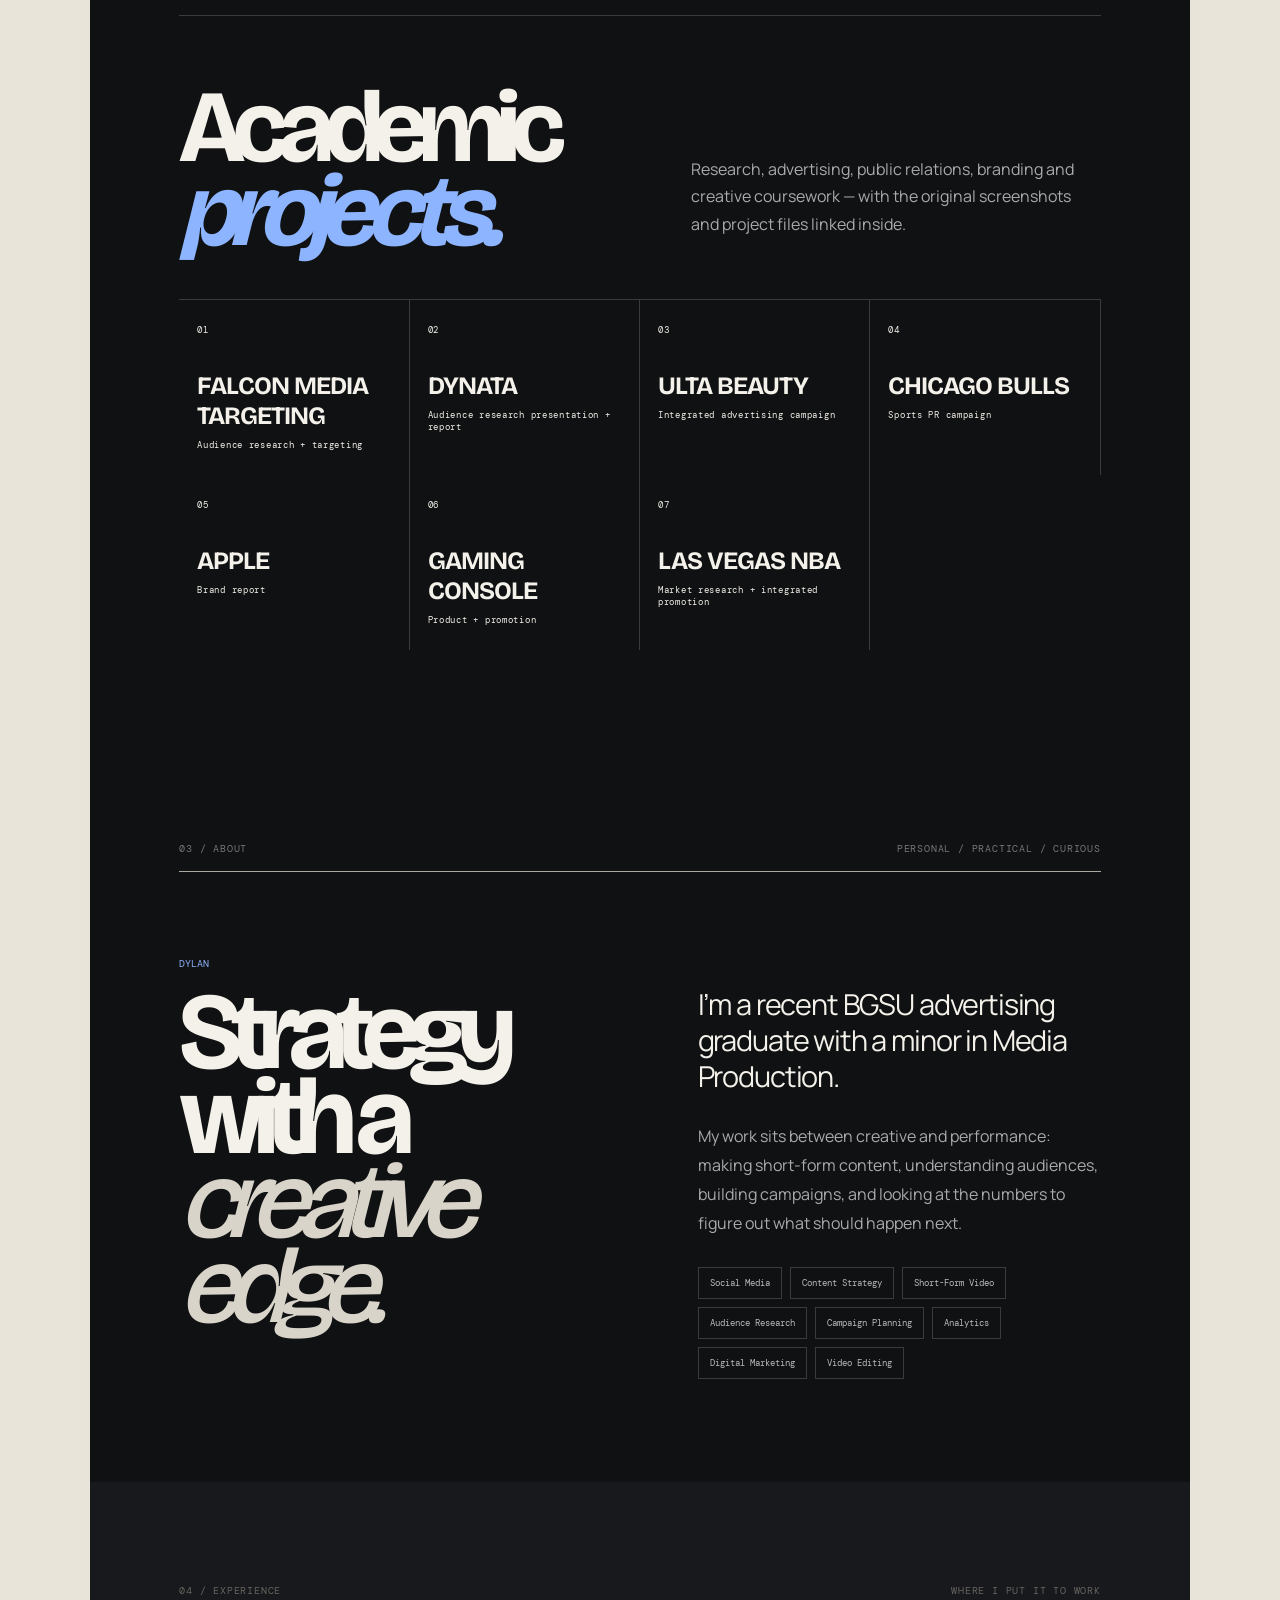
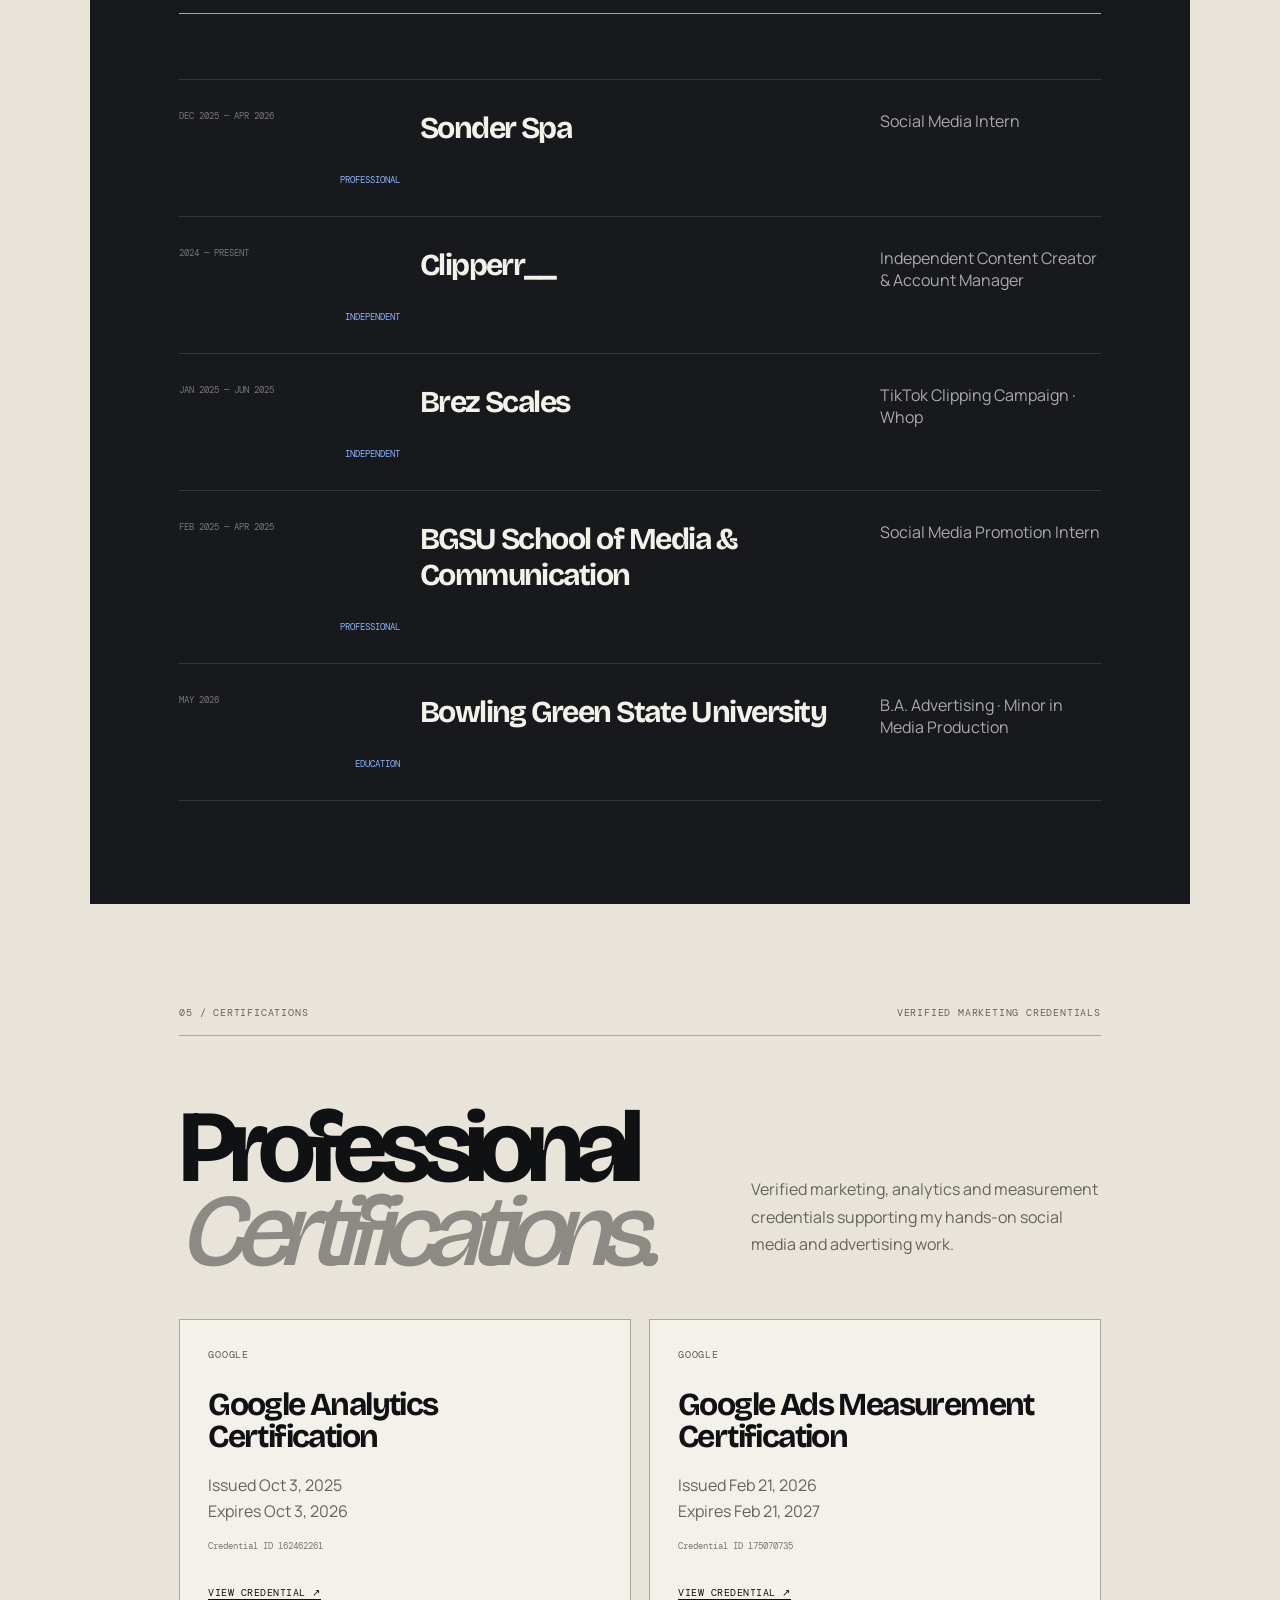
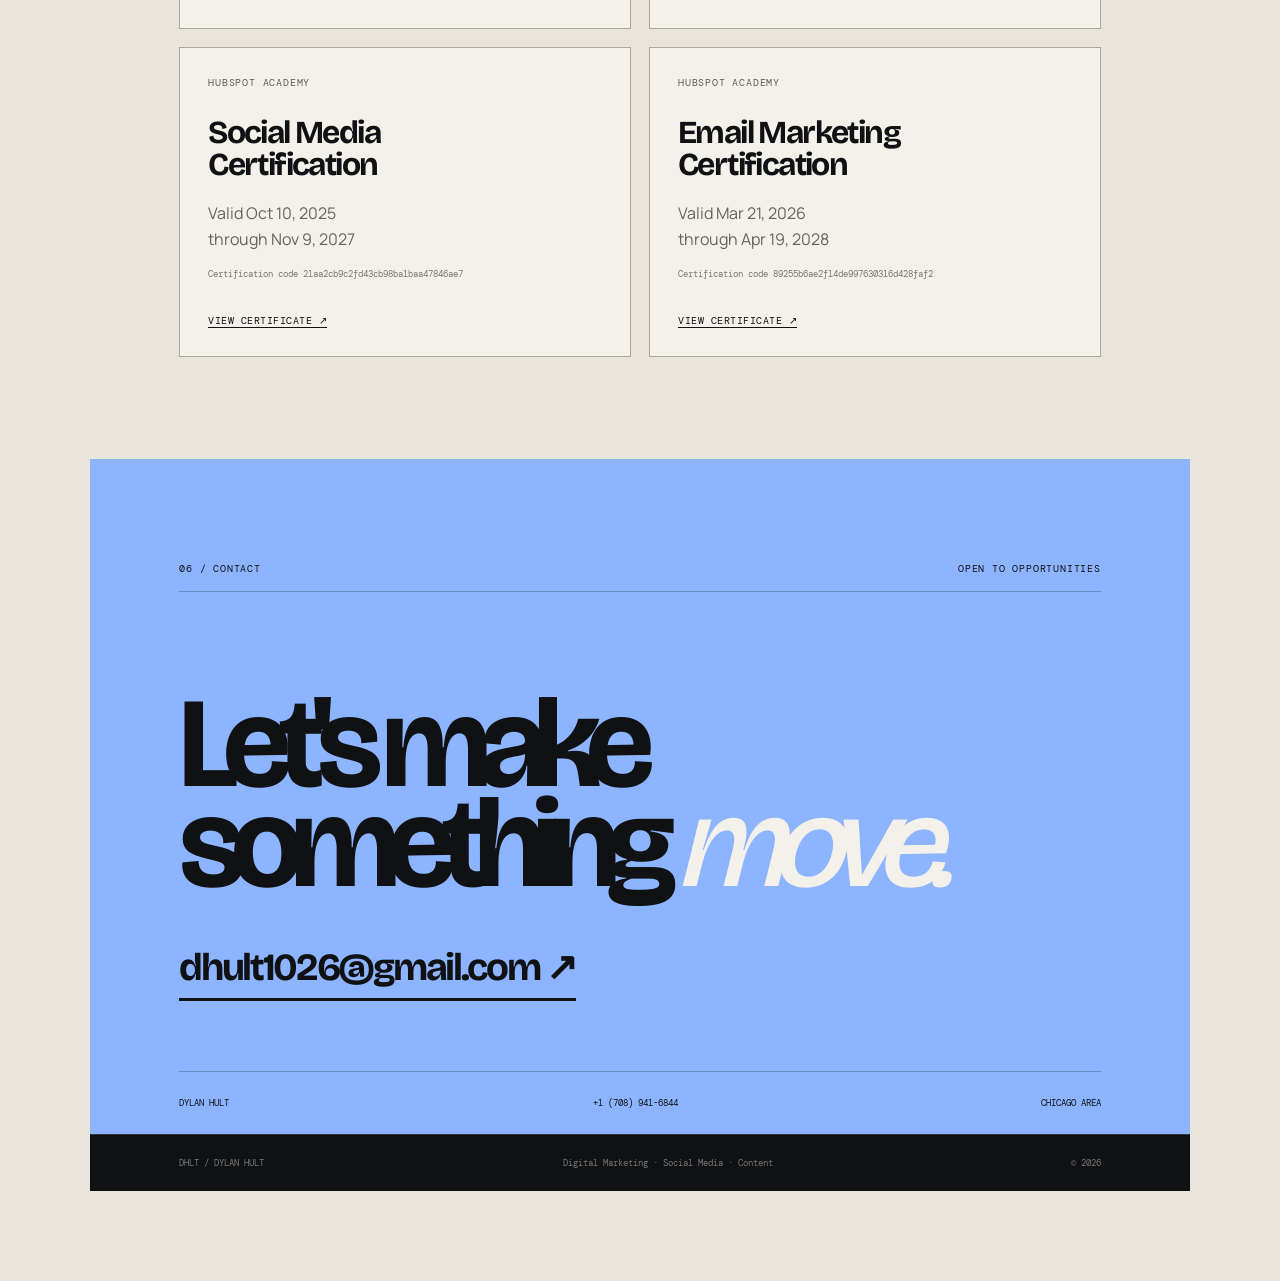
==== commit eb6fec2b: "Tighten about section copy" ====
--- a/index.html
+++ b/index.html
@@ -58,7 +58,7 @@
 </div>
 </section>
 
-<section id="about" class="about"><div class="section-line"><span>03 / ABOUT</span><span>PERSONAL / PRACTICAL / CURIOUS</span></div><div class="about-grid"><div><div class="about-word">DYLAN</div><h2>Strategy<br>with a<br><em>creative edge.</em></h2></div><div class="about-copy"><p class="lead">I’m a recent BGSU advertising graduate with a minor in Media Production.</p><p>My work sits between creative and performance: making short-form content, understanding audiences, building campaigns, and looking at the numbers to figure out what should happen next.</p><p>I’ve worked across professional internships, independent creator projects, and academic campaigns, research and public relations projects.</p><div class="skills"><span>Social Media</span><span>Content Strategy</span><span>Short-Form Video</span><span>Audience Research</span><span>Campaign Planning</span><span>Analytics</span><span>Digital Marketing</span><span>Video Editing</span></div></div></div></section>
+<section id="about" class="about"><div class="section-line"><span>03 / ABOUT</span><span>PERSONAL / PRACTICAL / CURIOUS</span></div><div class="about-grid"><div><div class="about-word">DYLAN</div><h2>Strategy<br>with a<br><em>creative edge.</em></h2></div><div class="about-copy"><p class="lead">I’m a recent BGSU advertising graduate with a minor in Media Production.</p><p>My work sits between creative and performance: making short-form content, understanding audiences, building campaigns, and looking at the numbers to figure out what should happen next.</p><div class="skills"><span>Social Media</span><span>Content Strategy</span><span>Short-Form Video</span><span>Audience Research</span><span>Campaign Planning</span><span>Analytics</span><span>Digital Marketing</span><span>Video Editing</span></div></div></div></section>
 
 <section id="experience" class="experience"><div class="section-line"><span>04 / EXPERIENCE</span><span>WHERE I PUT IT TO WORK</span></div><div class="jobs">
 <div><small>DEC 2025 — APR 2026</small><h3>Sonder Spa</h3><p>Social Media Intern</p><b>PROFESSIONAL</b></div>
--- a/styles.css
+++ b/styles.css
@@ -1,4 +1,4 @@
-*{box-sizing:border-box}html{scroll-behavior:smooth}body{margin:0;background:#101113;color:#f4f1ea;font-family:Manrope,Arial,sans-serif}a{color:inherit;text-decoration:none}header{height:78px;position:sticky;top:0;z-index:30;display:flex;align-items:center;justify-content:space-between;padding:0 5vw;background:rgba(16,17,19,.92);backdrop-filter:blur(18px);border-bottom:1px solid #2d2e31}.logo{font:700 1.2rem "Bricolage Grotesque";letter-spacing:-.08em}.logo span{color:#8db4ff}nav{display:flex;gap:30px;font:10px "DM Mono";text-transform:uppercase}nav a{color:#aaa;transition:.2s}nav a:hover{color:#fff}.header-cta{font:10px "DM Mono";border:1px solid #8db4ff;color:#8db4ff;padding:11px 15px}.hero{min-height:calc(100vh - 78px);padding:6vw 7vw 25px;display:grid;grid-template-columns:1.05fr .95fr;gap:5vw;align-items:center;position:relative;background:#101113}.micro,.section-line,.hero-foot,.track-label,.tag,.case-metrics small{font:10px "DM Mono";letter-spacing:.08em;text-transform:uppercase}.micro{color:#8db4ff}.hero h1{font:700 clamp(5rem,10.5vw,11rem)/.78 "Bricolage Grotesque";letter-spacing:-.1em;margin:35px 0}.hero h1 em{font-style:italic;font-weight:500;color:#d9d4ca}.hero-copy p{max-width:450px;line-height:1.7;color:#aaa;margin:0 0 35px}.hero-actions{display:flex;gap:12px}.hero-actions a{font:10px "DM Mono";text-transform:uppercase;border:1px solid #444;padding:13px 16px}.hero-actions a:first-child{background:#f4f1ea;color:#101113;border-color:#f4f1ea}.portrait{position:relative;width:min(520px,100%);justify-self:end}.portrait img{width:100%;aspect-ratio:4/5;object-fit:cover;display:block;filter:saturate(.82) contrast(1.02);border:1px solid #3a3b3f}.portrait-tag{position:absolute;bottom:-16px;left:-20px;background:#8db4ff;color:#101113;padding:12px;font:9px "DM Mono";line-height:1.45}.portrait-number{position:absolute;right:-22px;top:30px;color:#8db4ff;font:700 80px "Bricolage Grotesque";opacity:.9}.hero-foot{position:absolute;bottom:22px;left:7vw;right:7vw;display:flex;justify-content:space-between;color:#696b70}.track{background:#e8e4da;color:#101113;padding:25px 7vw}.track-label{padding-bottom:18px;border-bottom:1px solid #aaa79e;color:#5e5c57}.track-grid{display:grid;grid-template-columns:repeat(4,1fr)}.track-grid>div{padding:25px 20px 10px 0;border-right:1px solid #bbb8b0}.track-grid>div+div{padding-left:20px}.track-grid b{display:block;font:700 clamp(2.4rem,4vw,4.5rem)/.9 "Bricolage Grotesque";letter-spacing:-.09em}.track-grid span{display:block;font:9px "DM Mono";margin-top:13px}.work{background:#e8e4da;color:#101113;padding:7vw}.section-line{display:flex;justify-content:space-between;color:#66635e;border-bottom:1px solid #aaa79e;padding-bottom:16px}.work-head{display:flex;justify-content:space-between;align-items:end;margin:80px 0 55px}.work-head h2{font:700 clamp(4.5rem,9vw,9.5rem)/.8 "Bricolage Grotesque";letter-spacing:-.1em;margin:0}.work-head h2 em{font-style:italic;font-weight:500;color:#8b8a84}.work-head p{max-width:320px;color:#66635e;line-height:1.7}.hero-project{display:grid;grid-template-columns:.82fr 1.18fr;min-height:640px;margin-bottom:25px}.hero-project.clip{grid-template-columns:1.18fr .82fr}.project-text{padding:45px;display:flex;flex-direction:column;justify-content:space-between}.project-text>span{font:10px "DM Mono";letter-spacing:.08em}.project-text h3{font:700 clamp(4rem,7vw,8rem)/.8 "Bricolage Grotesque";letter-spacing:-.1em;margin:35px 0}.project-text h3 em{font-style:italic;font-weight:500}.project-text h3 span{color:#8db4ff}.project-text p{max-width:390px;line-height:1.7;color:#b7b4ad}.project-text>a{font:10px "DM Mono";text-transform:uppercase;border-bottom:1px solid currentColor;padding-bottom:8px;width:max-content}.sonder{background:#202226;color:#f4f1ea}.clip{background:#bfcfff;color:#101113}.brez{background:#d6d2c9;color:#101113}.stats{display:flex;gap:28px;flex-wrap:wrap;margin:20px 0}.stats b{font:700 2.1rem "Bricolage Grotesque";letter-spacing:-.06em}.stats small{display:block;font:8px "DM Mono";letter-spacing:.04em;margin-top:5px}.visual{position:relative;overflow:hidden}.sonder-visual{background:linear-gradient(135deg,#24272c,#17181a)}.phone{position:absolute;width:225px;height:455px;background:#111;border:7px solid #050505;border-radius:30px;padding:8px;box-shadow:20px 25px 0 rgba(0,0,0,.25)}.p1{left:23%;top:13%;transform:rotate(-8deg)}.p2{left:43%;top:19%;transform:rotate(8deg);z-index:2}.phone-top{font:8px "DM Mono";color:#aaa;text-align:center;padding:7px}.screen{height:335px;border-radius:17px}.s1{background:linear-gradient(145deg,#d8c2b4,#866c78,#30313b)}.s2{background:linear-gradient(145deg,#c7d6cb,#748f7f,#252c30)}.phone strong{font:700 25px "Bricolage Grotesque";display:block;margin:10px 6px 0}.phone small{font:7px "DM Mono";color:#999;margin-left:7px}.visual-note{position:absolute;left:25px;bottom:25px;color:#8db4ff;font:700 42px/.8 "Bricolage Grotesque";letter-spacing:-.08em}.clip-visual{background:#17181a;display:grid;place-items:center}.browser{width:80%;background:#e8e4da;border:2px solid #101113;box-shadow:25px 25px 0 rgba(0,0,0,.22);transform:rotate(-2deg)}.browser-top{height:35px;border-bottom:2px solid #101113;display:flex;align-items:center;gap:6px;padding:0 10px;color:#101113}.browser-top i{width:7px;height:7px;border-radius:50%;background:#101113}.browser-top span{font:8px "DM Mono";margin-left:auto}.browser-body{display:grid;grid-template-columns:1.2fr .8fr;gap:20px;padding:20px;align-items:center}.browser-body img{width:100%;display:block;max-height:270px;object-fit:cover;object-position:top}.browser-body div{color:#101113}.browser-body b{display:block;font:700 65px "Bricolage Grotesque";letter-spacing:-.1em}.browser-body small{font:8px "DM Mono";display:block;margin-bottom:20px}.clip-sticker{position:absolute;right:7%;top:12%;background:#8db4ff;color:#101113;padding:18px;font:700 38px/.72 "Bricolage Grotesque";transform:rotate(8deg)}.clip-sticker small{font:8px "DM Mono"}.brez-visual{background:#b7b1a5;display:grid;place-items:center}.brez-visual img{width:65%;border:10px solid #101113;box-shadow:25px 25px 0 rgba(0,0,0,.2);transform:rotate(4deg)}.brez-sticker{position:absolute;right:10%;bottom:12%;background:#8db4ff;color:#101113;padding:18px;font:700 38px/.72 "Bricolage Grotesque";transform:rotate(-7deg)}.brez-sticker small{font:8px "DM Mono"}.more{margin-top:90px}.more a{display:grid;grid-template-columns:45px 1.2fr 1fr 30px;gap:15px;align-items:center;border-bottom:1px solid #aaa79e;padding:23px 0}.more a:hover{background:#ded9cf}.more a span,.more a i{font:10px "DM Mono"}.more a b{font-size:1.2rem}.more a small{color:#66635e}.more a i{font-style:normal}.about{background:#101113;color:#f4f1ea;padding:8vw 7vw}.about .section-line{color:#777}.about-grid{display:grid;grid-template-columns:1fr 1fr;gap:9vw;margin-top:85px}.about-word{font:10px "DM Mono";color:#8db4ff;margin-bottom:20px}.about h2{font:700 clamp(4.5rem,8.5vw,9rem)/.78 "Bricolage Grotesque";letter-spacing:-.1em;margin:0}.about h2 em{font-style:italic;font-weight:500;color:#d9d4ca}.about-copy{max-width:620px}.about-copy .lead{font-size:1.8rem;line-height:1.25;letter-spacing:-.04em}.about-copy p:not(.lead){color:#aaa;line-height:1.8}.skills{display:flex;flex-wrap:wrap;gap:8px;margin-top:30px}.skills span{border:1px solid #3a3b3f;padding:9px 11px;font:9px "DM Mono";color:#bbb}.experience{padding:8vw 7vw;background:#17191c}.jobs{margin-top:65px;border-top:1px solid #35373b}.jobs>div{display:grid;grid-template-columns:1fr 2fr 1fr;gap:20px;padding:30px 0;border-bottom:1px solid #35373b}.jobs small,.jobs b{font:9px "DM Mono";color:#777}.jobs h3{font:700 1.9rem "Bricolage Grotesque";letter-spacing:-.05em;margin:0 0 8px}.jobs p{margin:0;color:#aaa}.jobs b{text-align:right;color:#8db4ff}.contact{background:#8db4ff;color:#101113;padding:8vw 7vw 25px;min-height:75vh;display:flex;flex-direction:column}.contact .section-line{color:#101113;border-color:#6d8ec7}.contact h2{font:700 clamp(5rem,10vw,11rem)/.78 "Bricolage Grotesque";letter-spacing:-.1em;margin:auto 0 50px}.contact h2 em{font-style:italic;font-weight:500;color:#f4f1ea}.email{font:700 clamp(1.4rem,3vw,3rem) "Bricolage Grotesque";letter-spacing:-.06em;border-bottom:3px solid #101113;width:max-content;padding-bottom:8px}.contact-foot{display:flex;justify-content:space-between;font:9px "DM Mono";padding-top:25px;margin-top:70px;border-top:1px solid #6d8ec7}.overlay{display:none;position:fixed;inset:0;z-index:100;overflow:auto;background:#101113;color:#f4f1ea}.overlay:target{display:block}.overlay-inner{max-width:1100px;margin:auto;padding:8vw}.close{position:fixed;right:5vw;top:28px;font:10px "DM Mono";color:#8db4ff}.overlay h2{font:700 clamp(4.5rem,9vw,10rem)/.8 "Bricolage Grotesque";letter-spacing:-.1em;margin:55px 0}.overlay h2 em{font-style:italic;font-weight:500;color:#d9d4ca}.overlay h2 span{color:#8db4ff}.case-metrics{display:grid;grid-template-columns:repeat(4,1fr);gap:20px;border-top:1px solid #35373b;border-bottom:1px solid #35373b;padding:30px 0}.case-metrics b{font:700 3.2rem "Bricolage Grotesque";letter-spacing:-.08em}.case-metrics small{display:block;color:#777;margin-top:7px}.case-copy{max-width:760px;margin-top:60px}.case-copy>p{color:#aaa;line-height:1.8}.case-copy h4{font:10px "DM Mono";color:#8db4ff;margin:45px 0 15px}.media-link{display:grid;grid-template-columns:1fr auto 25px;gap:20px;padding:17px 0;border-bottom:1px solid #35373b;font:10px "DM Mono"}.media-link:hover{color:#8db4ff}.media-link b{font-weight:400;color:#aaa}.media-link i{font-style:normal}.asset-note{border:1px solid #35373b;padding:18px;color:#777;font:10px "DM Mono";line-height:1.6}.doc{display:inline-block;border:1px solid #8db4ff;color:#8db4ff;padding:12px 15px;font:10px "DM Mono";margin-top:20px}.profile-shot,.bgsu-shot{max-width:100%;display:block;margin-top:35px;border:1px solid #35373b}.gallery{display:grid;grid-template-columns:repeat(2,1fr);gap:15px;margin-top:30px}.gallery img{width:100%;display:block;border:1px solid #35373b}.other-grid{display:grid;grid-template-columns:repeat(2,1fr);gap:15px;margin-top:60px}.other-grid div{border:1px solid #35373b;padding:25px}.other-grid b{display:block;font:700 1.4rem "Bricolage Grotesque";margin-bottom:8px}.other-grid span{font:9px "DM Mono";color:#777}footer{background:#101113;border-top:1px solid #35373b;padding:22px 7vw;display:flex;justify-content:space-between;color:#777;font:9px "DM Mono"}@media(max-width:800px){header{padding:0 5vw}nav{gap:12px;font-size:8px}.header-cta{display:none}.hero{grid-template-columns:1fr;padding:10vw 6vw 70px}.portrait{width:82%;justify-self:center}.hero h1{font-size:clamp(4.5rem,19vw,7rem)}.hero-foot{display:none}.track{padding:25px 6vw}.track-grid{grid-template-columns:repeat(2,1fr)}.track-grid>div{border-bottom:1px solid #bbb}.work,.about,.experience,.contact{padding:15vw 6vw}.work-head{display:block;margin:55px 0}.work-head h2{font-size:clamp(4rem,17vw,7rem)}.hero-project,.hero-project.clip{display:flex;flex-direction:column}.project-text{padding:35px;min-height:430px}.visual{min-height:440px}.phone{width:170px;height:360px}.screen{height:260px}.p1{left:18%}.p2{left:43%}.browser{width:90%}.browser-body b{font-size:45px}.more a{grid-template-columns:30px 1fr 25px}.more a small{grid-column:2}.about-grid{grid-template-columns:1fr;gap:55px;margin-top:55px}.jobs>div{grid-template-columns:1fr}.jobs b{text-align:left}.case-metrics{grid-template-columns:repeat(2,1fr)}.overlay-inner{padding:22vw 7vw}.other-grid,.gallery{grid-template-columns:1fr}.contact h2{font-size:clamp(4.5rem,18vw,7rem)}.contact-foot,footer{flex-direction:column;gap:10px}}
+*{box-sizing:border-box}html{scroll-behavior:smooth}body{margin:0;background:#101113;color:#f4f1ea;font-family:Manrope,Arial,sans-serif}a{color:inherit;text-decoration:none}header{height:78px;position:sticky;top:0;z-index:30;display:flex;align-items:center;justify-content:space-between;padding:0 5vw;background:rgba(16,17,19,.92);backdrop-filter:blur(18px);border-bottom:1px solid #2d2e31}.logo{font:700 1.2rem "Bricolage Grotesque";letter-spacing:-.08em}.logo span{color:#8db4ff}nav{display:flex;gap:30px;font:10px "DM Mono";text-transform:uppercase}nav a{color:#aaa;transition:.2s}nav a:hover{color:#fff}.header-cta{font:10px "DM Mono";border:1px solid #8db4ff;color:#8db4ff;padding:11px 15px}.hero{min-height:calc(100vh - 78px);padding:6vw 7vw 25px;display:grid;grid-template-columns:1.05fr .95fr;gap:5vw;align-items:center;position:relative;background:#101113}.micro,.section-line,.hero-foot,.track-label,.tag,.case-metrics small{font:10px "DM Mono";letter-spacing:.08em;text-transform:uppercase}.micro{color:#8db4ff}.hero h1{font:700 clamp(5rem,10.5vw,11rem)/.78 "Bricolage Grotesque";letter-spacing:-.1em;margin:35px 0}.hero h1 em{font-style:italic;font-weight:500;color:#d9d4ca}.hero-copy p{max-width:450px;line-height:1.7;color:#aaa;margin:0 0 35px}.hero-actions{display:flex;gap:12px}.hero-actions a{font:10px "DM Mono";text-transform:uppercase;border:1px solid #444;padding:13px 16px}.hero-actions a:first-child{background:#f4f1ea;color:#101113;border-color:#f4f1ea}.portrait{position:relative;width:min(520px,100%);justify-self:end}.portrait img{width:100%;aspect-ratio:4/5;object-fit:cover;display:block;filter:saturate(.82) contrast(1.02);border:1px solid #3a3b3f}.portrait-tag{position:absolute;bottom:-16px;left:-20px;background:#8db4ff;color:#101113;padding:12px;font:9px "DM Mono";line-height:1.45}.portrait-number{position:absolute;right:-22px;top:30px;color:#8db4ff;font:700 80px "Bricolage Grotesque";opacity:.9}.hero-foot{position:absolute;bottom:22px;left:7vw;right:7vw;display:flex;justify-content:space-between;color:#696b70}.track{background:#e8e4da;color:#101113;padding:25px 7vw}.track-label{padding-bottom:18px;border-bottom:1px solid #aaa79e;color:#5e5c57}.track-grid{display:grid;grid-template-columns:repeat(4,1fr)}.track-grid>div{padding:25px 20px 10px 0;border-right:1px solid #bbb8b0}.track-grid>div+div{padding-left:20px}.track-grid b{display:block;font:700 clamp(2.4rem,4vw,4.5rem)/.9 "Bricolage Grotesque";letter-spacing:-.09em}.track-grid span{display:block;font:9px "DM Mono";margin-top:13px}.work{background:#e8e4da;color:#101113;padding:7vw}.section-line{display:flex;justify-content:space-between;color:#66635e;border-bottom:1px solid #aaa79e;padding-bottom:16px}.work-head{display:flex;justify-content:space-between;align-items:end;margin:80px 0 55px}.work-head h2{font:700 clamp(4.5rem,9vw,9.5rem)/.8 "Bricolage Grotesque";letter-spacing:-.1em;margin:0}.work-head h2 em{font-style:italic;font-weight:500;color:#8b8a84}.work-head p{max-width:320px;color:#66635e;line-height:1.7}.hero-project{display:grid;grid-template-columns:.82fr 1.18fr;min-height:640px;margin-bottom:25px}.hero-project.clip{grid-template-columns:1.18fr .82fr}.project-text{padding:45px;display:flex;flex-direction:column;justify-content:space-between}.project-text>span{font:10px "DM Mono";letter-spacing:.08em}.project-text h3{font:700 clamp(4rem,7vw,8rem)/.8 "Bricolage Grotesque";letter-spacing:-.1em;margin:35px 0}.project-text h3 em{font-style:italic;font-weight:500}.project-text h3 span{color:#8db4ff}.project-text p{max-width:390px;line-height:1.7;color:#b7b4ad}.project-text>a{font:10px "DM Mono";text-transform:uppercase;border-bottom:1px solid currentColor;padding-bottom:8px;width:max-content}.sonder{background:#202226;color:#f4f1ea}.clip{background:#bfcfff;color:#101113}.brez{background:#d6d2c9;color:#101113}.stats{display:flex;gap:28px;flex-wrap:wrap;margin:20px 0}.stats b{font:700 2.1rem "Bricolage Grotesque";letter-spacing:-.06em}.stats small{display:block;font:8px "DM Mono";letter-spacing:.04em;margin-top:5px}.visual{position:relative;overflow:hidden}.sonder-visual{background:linear-gradient(135deg,#24272c,#17181a)}.phone{position:absolute;width:225px;height:455px;background:#111;border:7px solid #050505;border-radius:30px;padding:8px;box-shadow:20px 25px 0 rgba(0,0,0,.25)}.p1{left:23%;top:13%;transform:rotate(-8deg)}.p2{left:43%;top:19%;transform:rotate(8deg);z-index:2}.phone-top{font:8px "DM Mono";color:#aaa;text-align:center;padding:7px}.screen{height:335px;border-radius:17px}.s1{background:linear-gradient(145deg,#d8c2b4,#866c78,#30313b)}.s2{background:linear-gradient(145deg,#c7d6cb,#748f7f,#252c30)}.phone strong{font:700 25px "Bricolage Grotesque";display:block;margin:10px 6px 0}.phone small{font:7px "DM Mono";color:#999;margin-left:7px}.visual-note{position:absolute;left:25px;bottom:25px;color:#8db4ff;font:700 42px/.8 "Bricolage Grotesque";letter-spacing:-.08em}.clip-visual{background:#17181a;display:grid;place-items:center}.browser{width:80%;background:#e8e4da;border:2px solid #101113;box-shadow:25px 25px 0 rgba(0,0,0,.22);transform:rotate(-2deg)}.browser-top{height:35px;border-bottom:2px solid #101113;display:flex;align-items:center;gap:6px;padding:0 10px;color:#101113}.browser-top i{width:7px;height:7px;border-radius:50%;background:#101113}.browser-top span{font:8px "DM Mono";margin-left:auto}.browser-body{display:grid;grid-template-columns:1.2fr .8fr;gap:20px;padding:20px;align-items:center}.browser-body img{width:100%;display:block;max-height:270px;object-fit:cover;object-position:top}.browser-body div{color:#101113}.browser-body b{display:block;font:700 65px "Bricolage Grotesque";letter-spacing:-.1em}.browser-body small{font:8px "DM Mono";display:block;margin-bottom:20px}.clip-sticker{position:absolute;right:7%;top:12%;background:#8db4ff;color:#101113;padding:18px;font:700 38px/.72 "Bricolage Grotesque";transform:rotate(8deg)}.clip-sticker small{font:8px "DM Mono"}.brez-visual{background:#b7b1a5;display:grid;place-items:center}.brez-visual img{width:65%;border:10px solid #101113;box-shadow:25px 25px 0 rgba(0,0,0,.2);transform:rotate(4deg)}.brez-sticker{position:absolute;right:10%;bottom:12%;background:#8db4ff;color:#101113;padding:18px;font:700 38px/.72 "Bricolage Grotesque";transform:rotate(-7deg)}.brez-sticker small{font:8px "DM Mono"}.more{margin-top:90px}.more a{display:grid;grid-template-columns:45px 1.2fr 1fr 30px;gap:15px;align-items:center;border-bottom:1px solid #aaa79e;padding:23px 0}.more a:hover{background:#ded9cf}.more a span,.more a i{font:10px "DM Mono"}.more a b{font-size:1.2rem}.more a small{color:#66635e}.more a i{font-style:normal}.about{background:#101113;color:#f4f1ea;padding:8vw 7vw}.about .section-line{color:#777}.about-grid{display:grid;grid-template-columns:1fr 1fr;gap:9vw;margin-top:85px}.about-word{font:10px "DM Mono";color:#8db4ff;margin-bottom:20px}.about h2{font:700 clamp(4.5rem,8.5vw,9rem)/.78 "Bricolage Grotesque";letter-spacing:-.1em;margin:0}.about h2 em{font-style:italic;font-weight:500;color:#d9d4ca}.about-copy{max-width:620px}.about-copy .lead{font-size:1.8rem;line-height:1.25;letter-spacing:-.04em}.about-copy p:not(.lead){color:#aaa;line-height:1.8}.skills{display:flex;flex-wrap:wrap;gap:8px;margin-top:30px}.skills span{border:1px solid #3a3b3f;padding:9px 11px;font:9px "DM Mono";color:#bbb}.experience{padding:8vw 7vw;background:#17191c}.jobs{margin-top:65px;border-top:1px solid #35373b}.jobs>div{display:grid;grid-template-columns:1fr 2fr 1fr;gap:20px;padding:30px 0;border-bottom:1px solid #35373b}.jobs small,.jobs b{font:9px "DM Mono";color:#777}.jobs h3{font:700 1.9rem "Bricolage Grotesque";letter-spacing:-.05em;margin:0 0 8px;color:#f4f1ea}.jobs p{margin:0;color:#aaa}.jobs b{text-align:right;color:#8db4ff}.contact{background:#8db4ff;color:#101113;padding:8vw 7vw 25px;min-height:75vh;display:flex;flex-direction:column}.contact .section-line{color:#101113;border-color:#6d8ec7}.contact h2{font:700 clamp(5rem,10vw,11rem)/.78 "Bricolage Grotesque";letter-spacing:-.1em;margin:auto 0 50px}.contact h2 em{font-style:italic;font-weight:500;color:#f4f1ea}.email{font:700 clamp(1.4rem,3vw,3rem) "Bricolage Grotesque";letter-spacing:-.06em;border-bottom:3px solid #101113;width:max-content;padding-bottom:8px}.contact-foot{display:flex;justify-content:space-between;font:9px "DM Mono";padding-top:25px;margin-top:70px;border-top:1px solid #6d8ec7}.overlay{display:none;position:fixed;inset:0;z-index:100;overflow:auto;background:#101113;color:#f4f1ea}.overlay:target{display:block}.overlay-inner{max-width:1100px;margin:auto;padding:8vw}.close{position:fixed;right:5vw;top:28px;font:10px "DM Mono";color:#8db4ff}.overlay h2{font:700 clamp(4.5rem,9vw,10rem)/.8 "Bricolage Grotesque";letter-spacing:-.1em;margin:55px 0}.overlay h2 em{font-style:italic;font-weight:500;color:#d9d4ca}.overlay h2 span{color:#8db4ff}.case-metrics{display:grid;grid-template-columns:repeat(4,1fr);gap:20px;border-top:1px solid #35373b;border-bottom:1px solid #35373b;padding:30px 0}.case-metrics b{font:700 3.2rem "Bricolage Grotesque";letter-spacing:-.08em}.case-metrics small{display:block;color:#777;margin-top:7px}.case-copy{max-width:760px;margin-top:60px}.case-copy>p{color:#aaa;line-height:1.8}.case-copy h4{font:10px "DM Mono";color:#8db4ff;margin:45px 0 15px}.media-link{display:grid;grid-template-columns:1fr auto 25px;gap:20px;padding:17px 0;border-bottom:1px solid #35373b;font:10px "DM Mono"}.media-link:hover{color:#8db4ff}.media-link b{font-weight:400;color:#aaa}.media-link i{font-style:normal}.asset-note{border:1px solid #35373b;padding:18px;color:#777;font:10px "DM Mono";line-height:1.6}.doc{display:inline-block;border:1px solid #8db4ff;color:#8db4ff;padding:12px 15px;font:10px "DM Mono";margin-top:20px}.profile-shot,.bgsu-shot{max-width:100%;display:block;margin-top:35px;border:1px solid #35373b}.gallery{display:grid;grid-template-columns:repeat(2,1fr);gap:15px;margin-top:30px}.gallery img{width:100%;display:block;border:1px solid #35373b}.other-grid{display:grid;grid-template-columns:repeat(2,1fr);gap:15px;margin-top:60px}.other-grid div{border:1px solid #35373b;padding:25px}.other-grid b{display:block;font:700 1.4rem "Bricolage Grotesque";margin-bottom:8px}.other-grid span{font:9px "DM Mono";color:#777}footer{background:#101113;border-top:1px solid #35373b;padding:22px 7vw;display:flex;justify-content:space-between;color:#777;font:9px "DM Mono"}@media(max-width:800px){header{padding:0 5vw}nav{gap:12px;font-size:8px}.header-cta{display:none}.hero{grid-template-columns:1fr;padding:10vw 6vw 70px}.portrait{width:82%;justify-self:center}.hero h1{font-size:clamp(4.5rem,19vw,7rem)}.hero-foot{display:none}.track{padding:25px 6vw}.track-grid{grid-template-columns:repeat(2,1fr)}.track-grid>div{border-bottom:1px solid #bbb}.work,.about,.experience,.contact{padding:15vw 6vw}.work-head{display:block;margin:55px 0}.work-head h2{font-size:clamp(4rem,17vw,7rem)}.hero-project,.hero-project.clip{display:flex;flex-direction:column}.project-text{padding:35px;min-height:430px}.visual{min-height:440px}.phone{width:170px;height:360px}.screen{height:260px}.p1{left:18%}.p2{left:43%}.browser{width:90%}.browser-body b{font-size:45px}.more a{grid-template-columns:30px 1fr 25px}.more a small{grid-column:2}.about-grid{grid-template-columns:1fr;gap:55px;margin-top:55px}.jobs>div{grid-template-columns:1fr}.jobs b{text-align:left}.case-metrics{grid-template-columns:repeat(2,1fr)}.overlay-inner{padding:22vw 7vw}.other-grid,.gallery{grid-template-columns:1fr}.contact h2{font-size:clamp(4.5rem,18vw,7rem)}.contact-foot,footer{flex-direction:column;gap:10px}}
 
 .hero-visual{position:relative;display:flex;justify-content:flex-end;align-items:center;min-height:620px}
 .floating-proof{position:absolute;left:-55px;bottom:35px;background:#f4f1ea;color:#101113;width:190px;padding:20px;border:1px solid #b8b5ae;box-shadow:14px 14px 0 #8db4ff}
